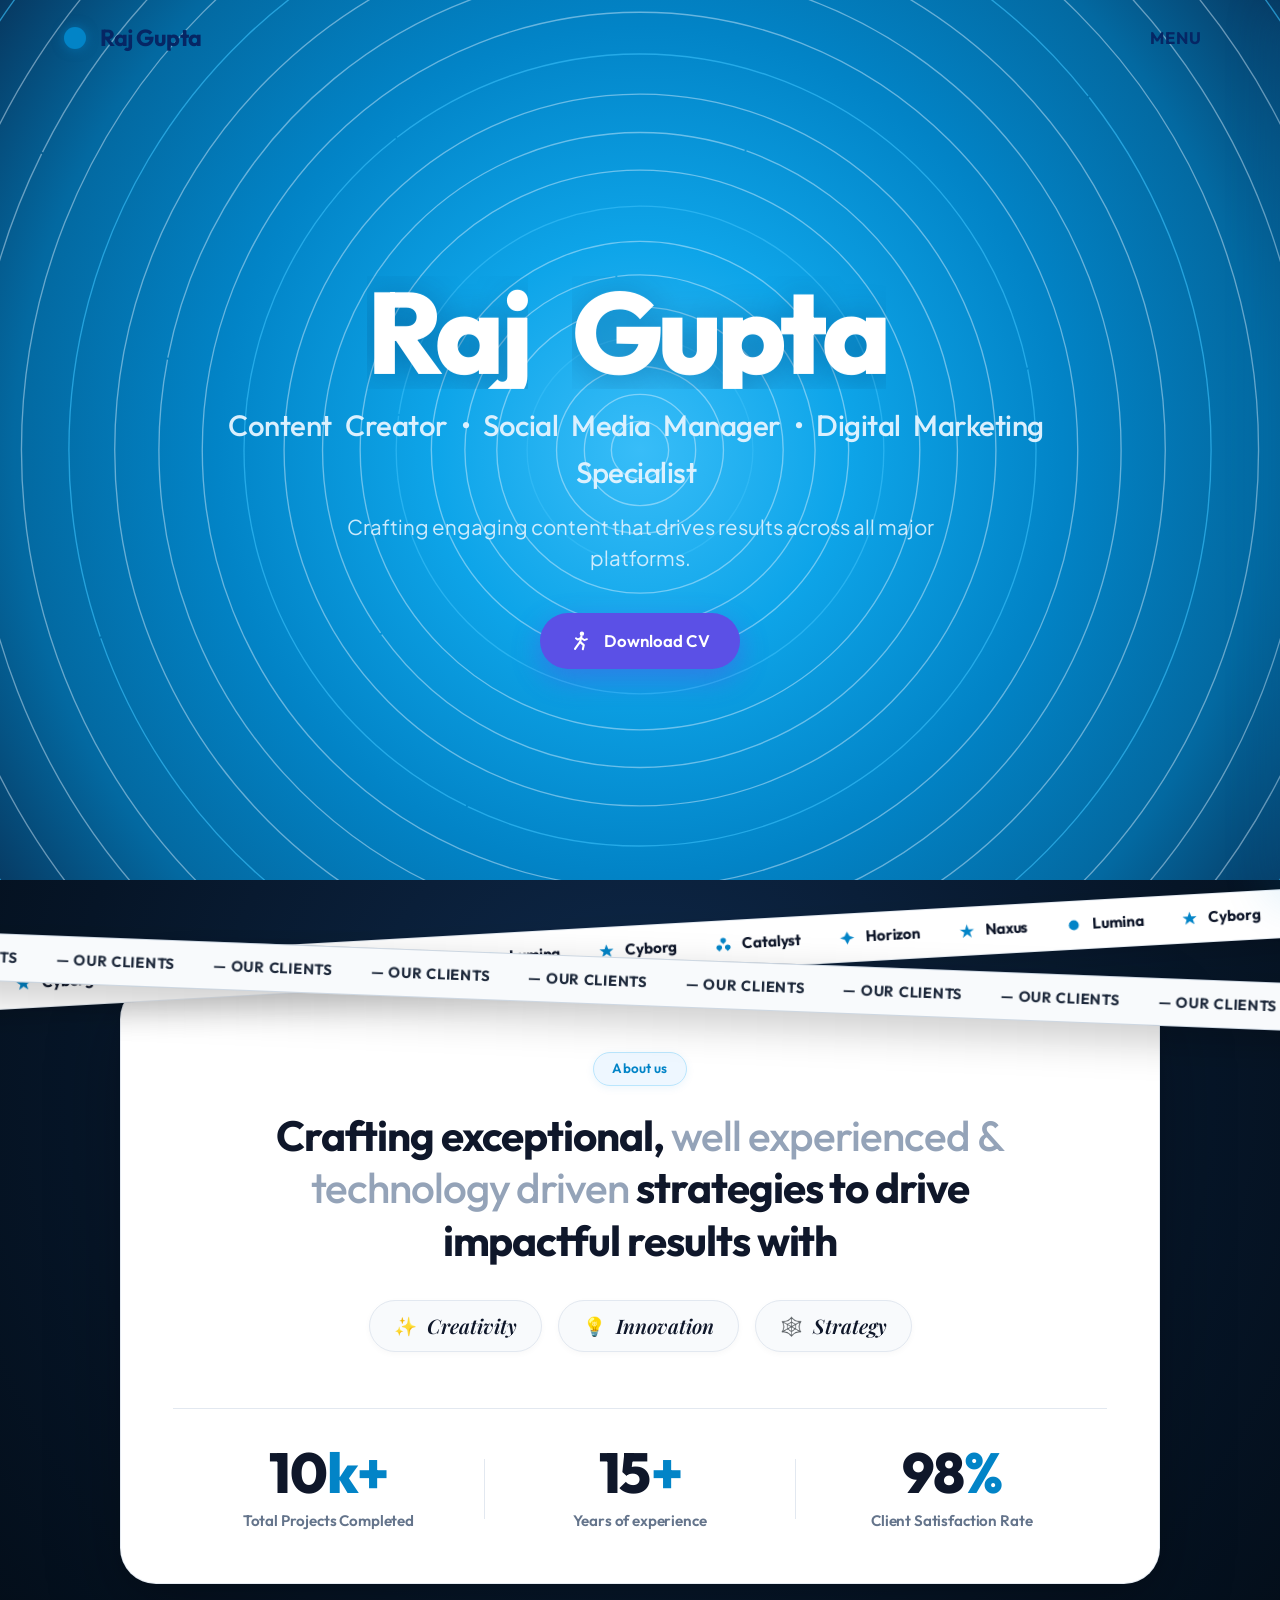
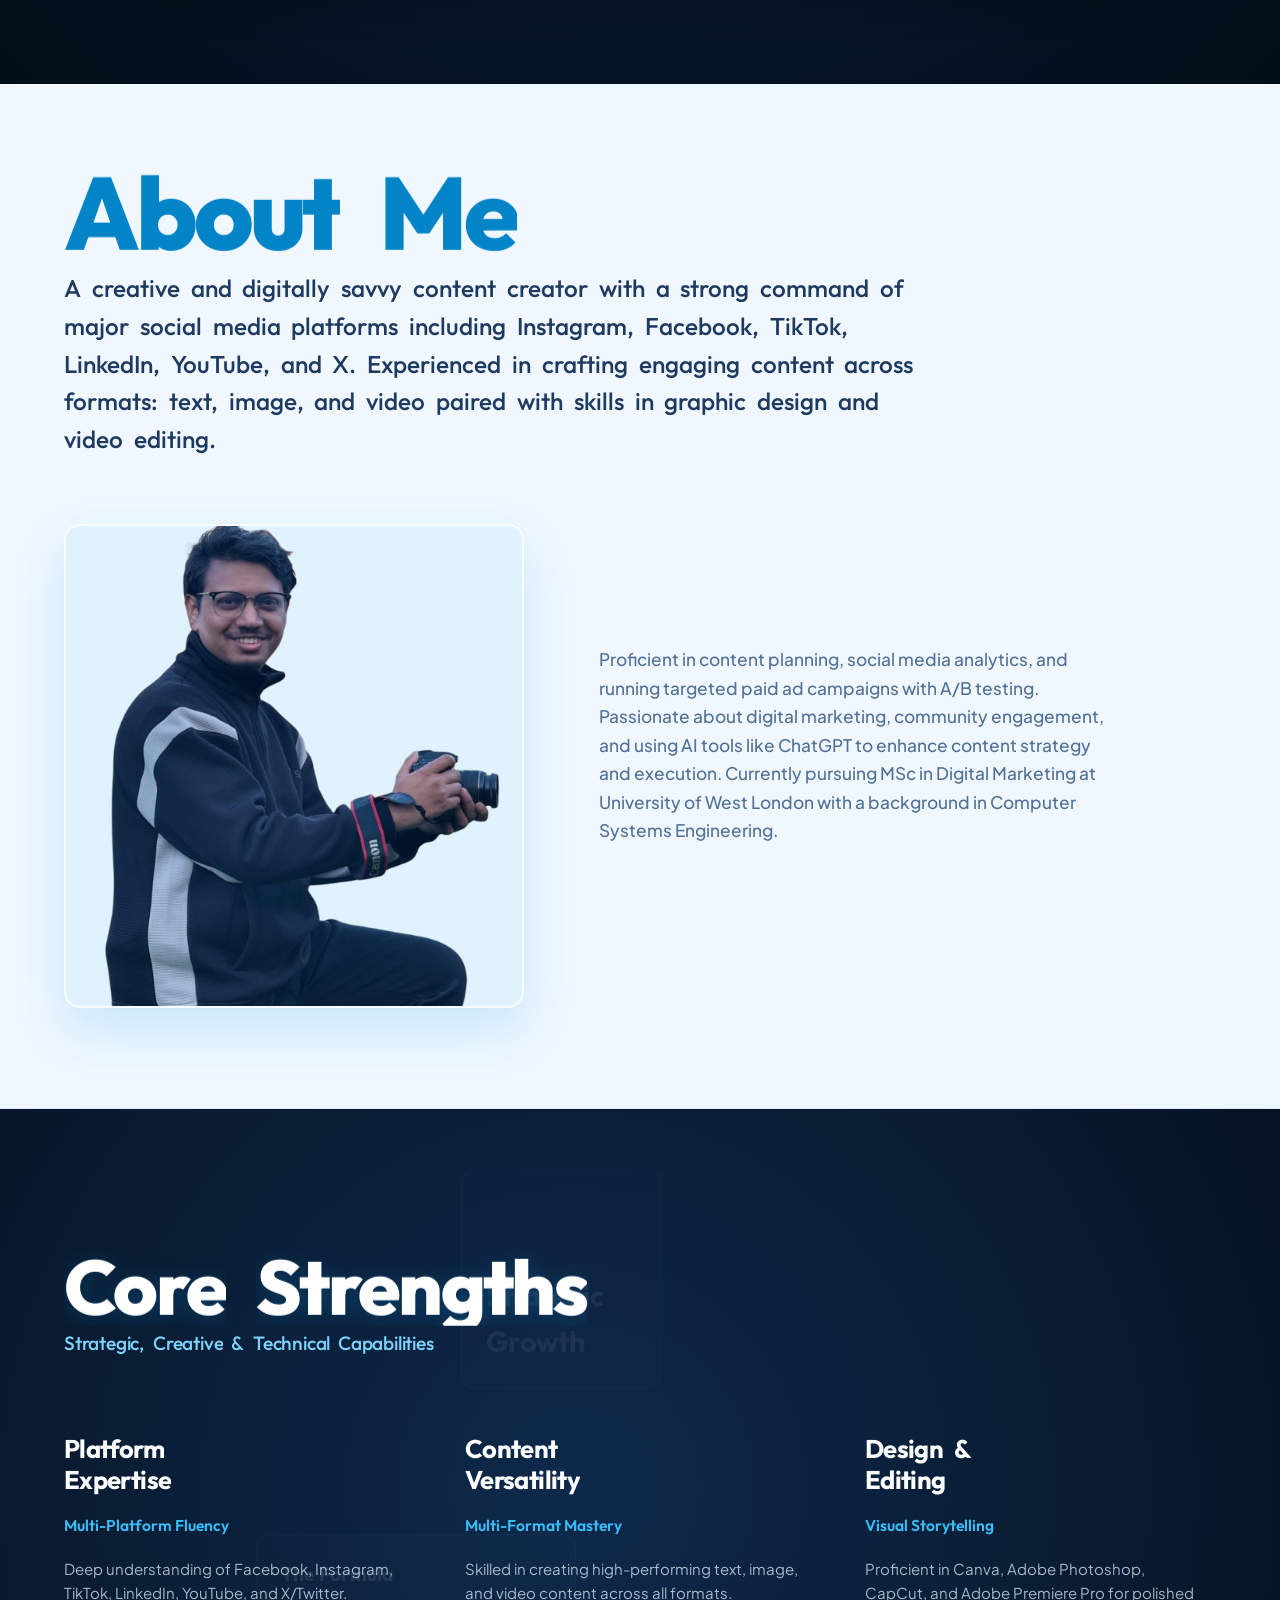
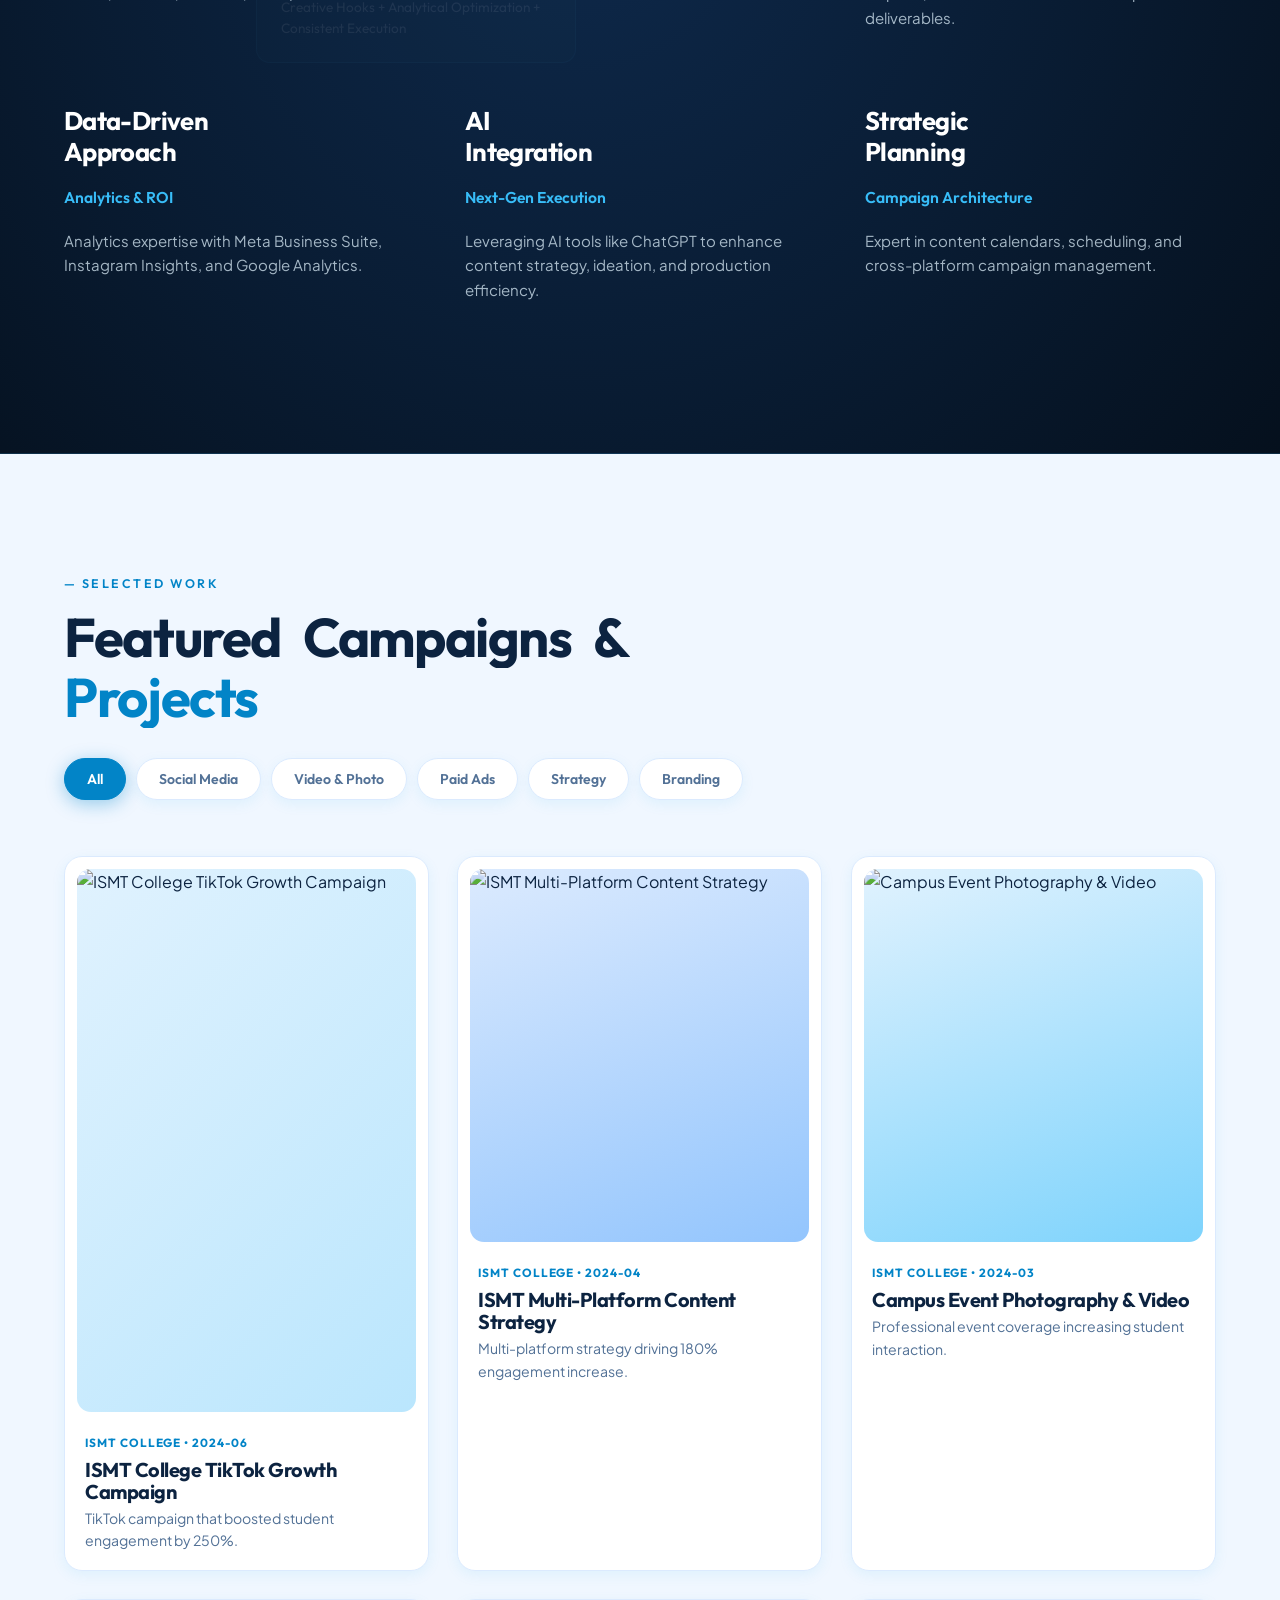
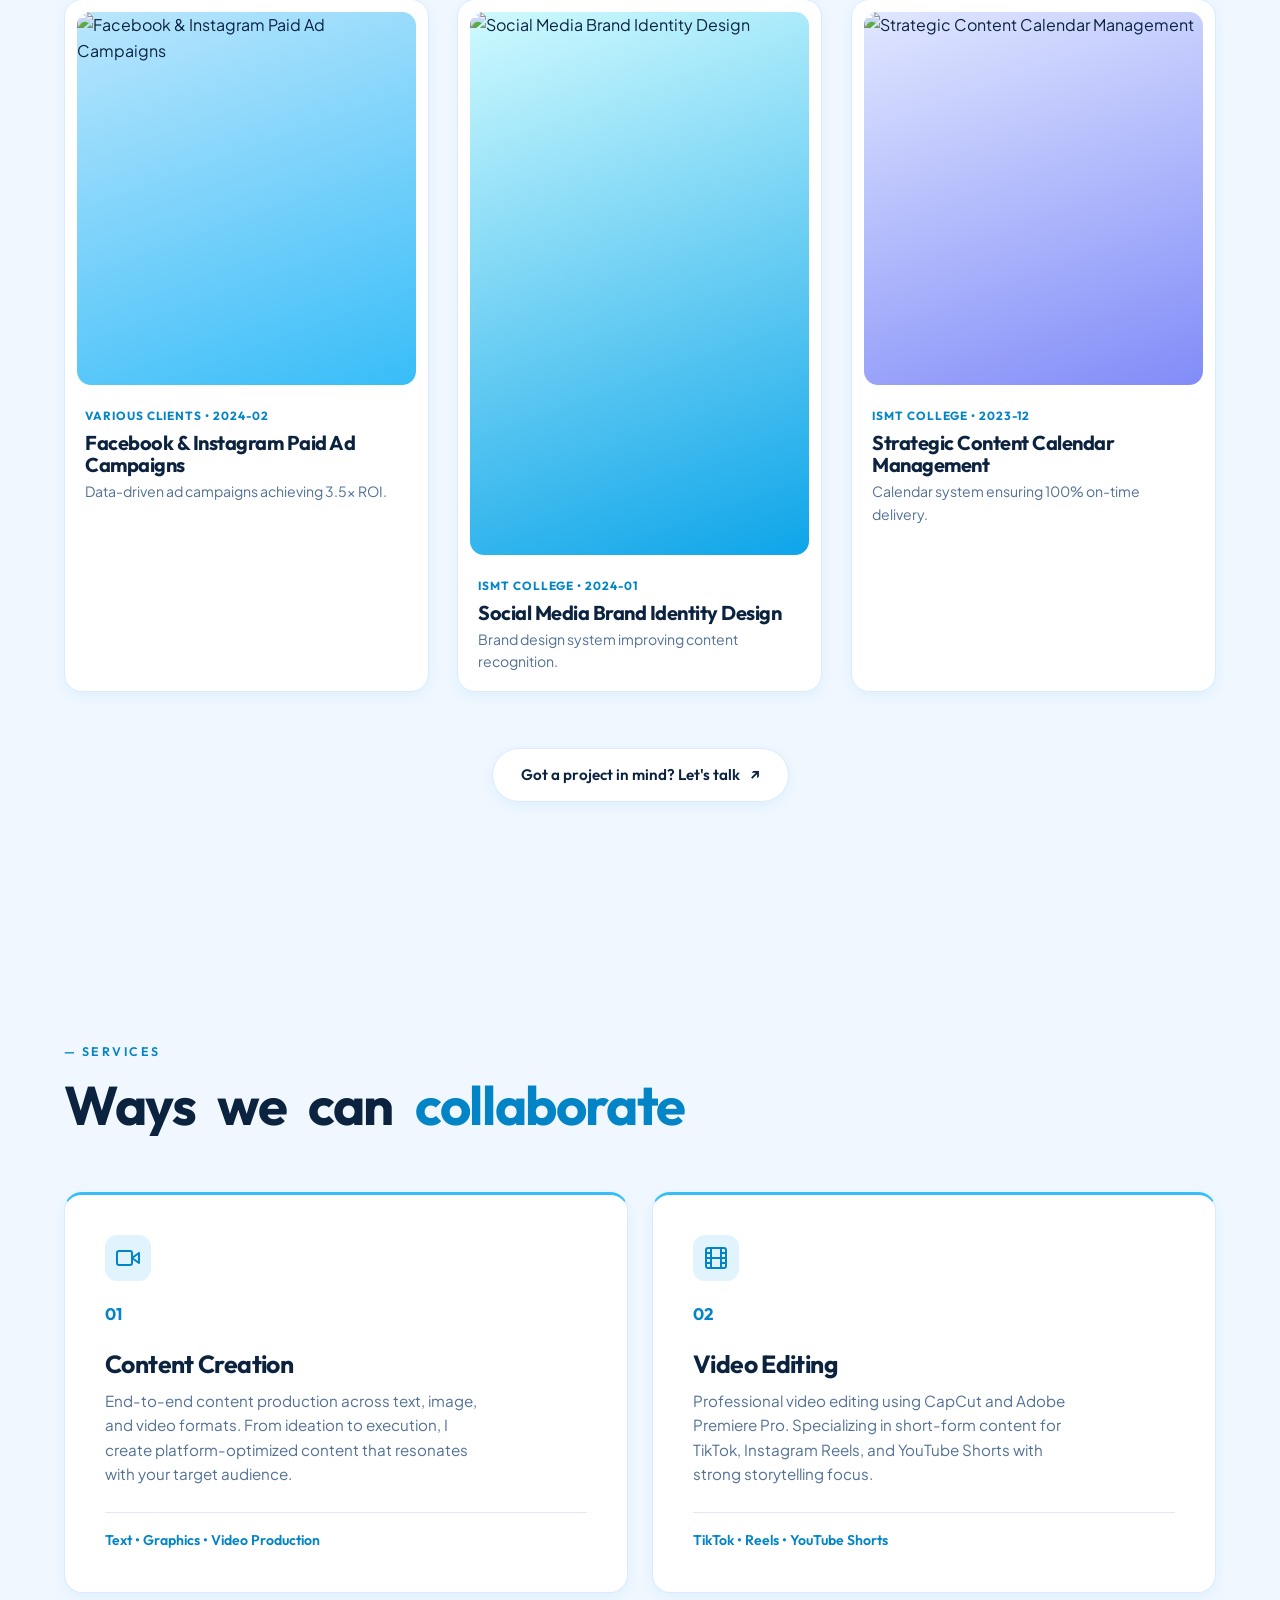
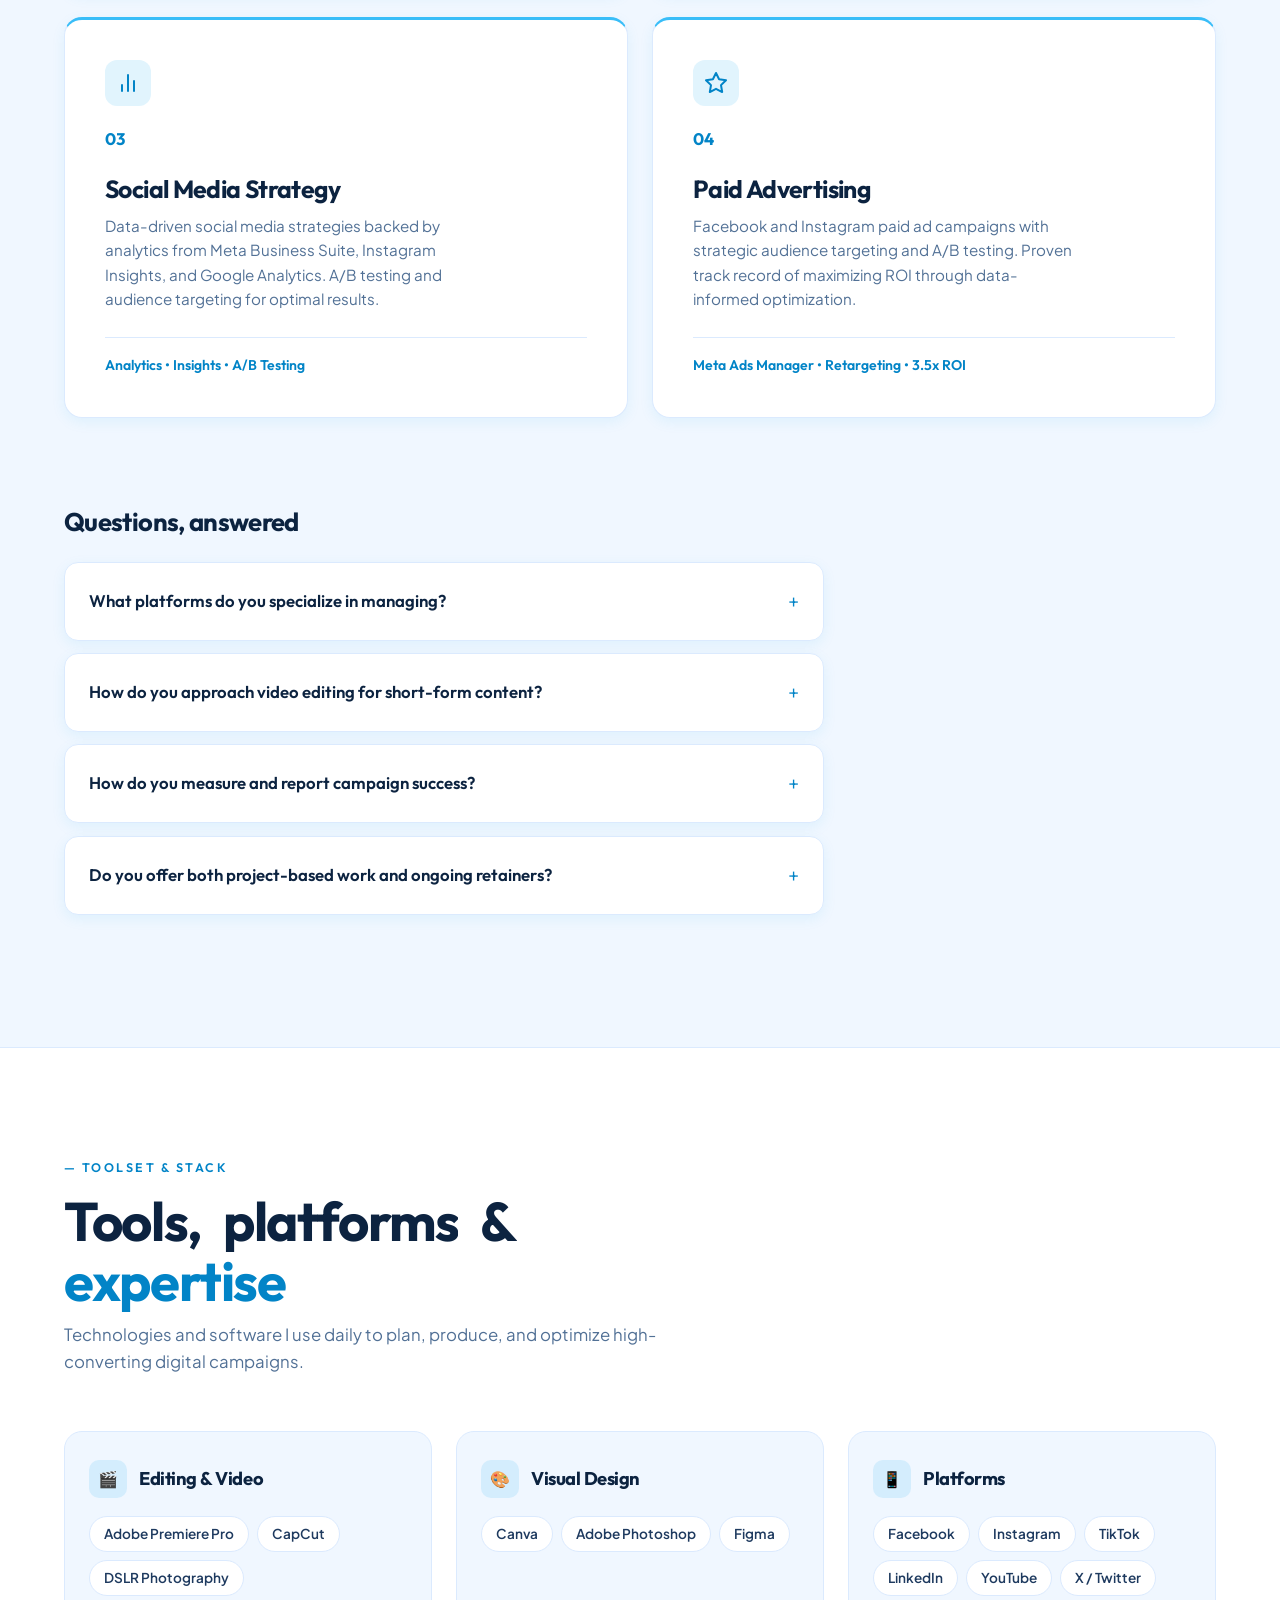
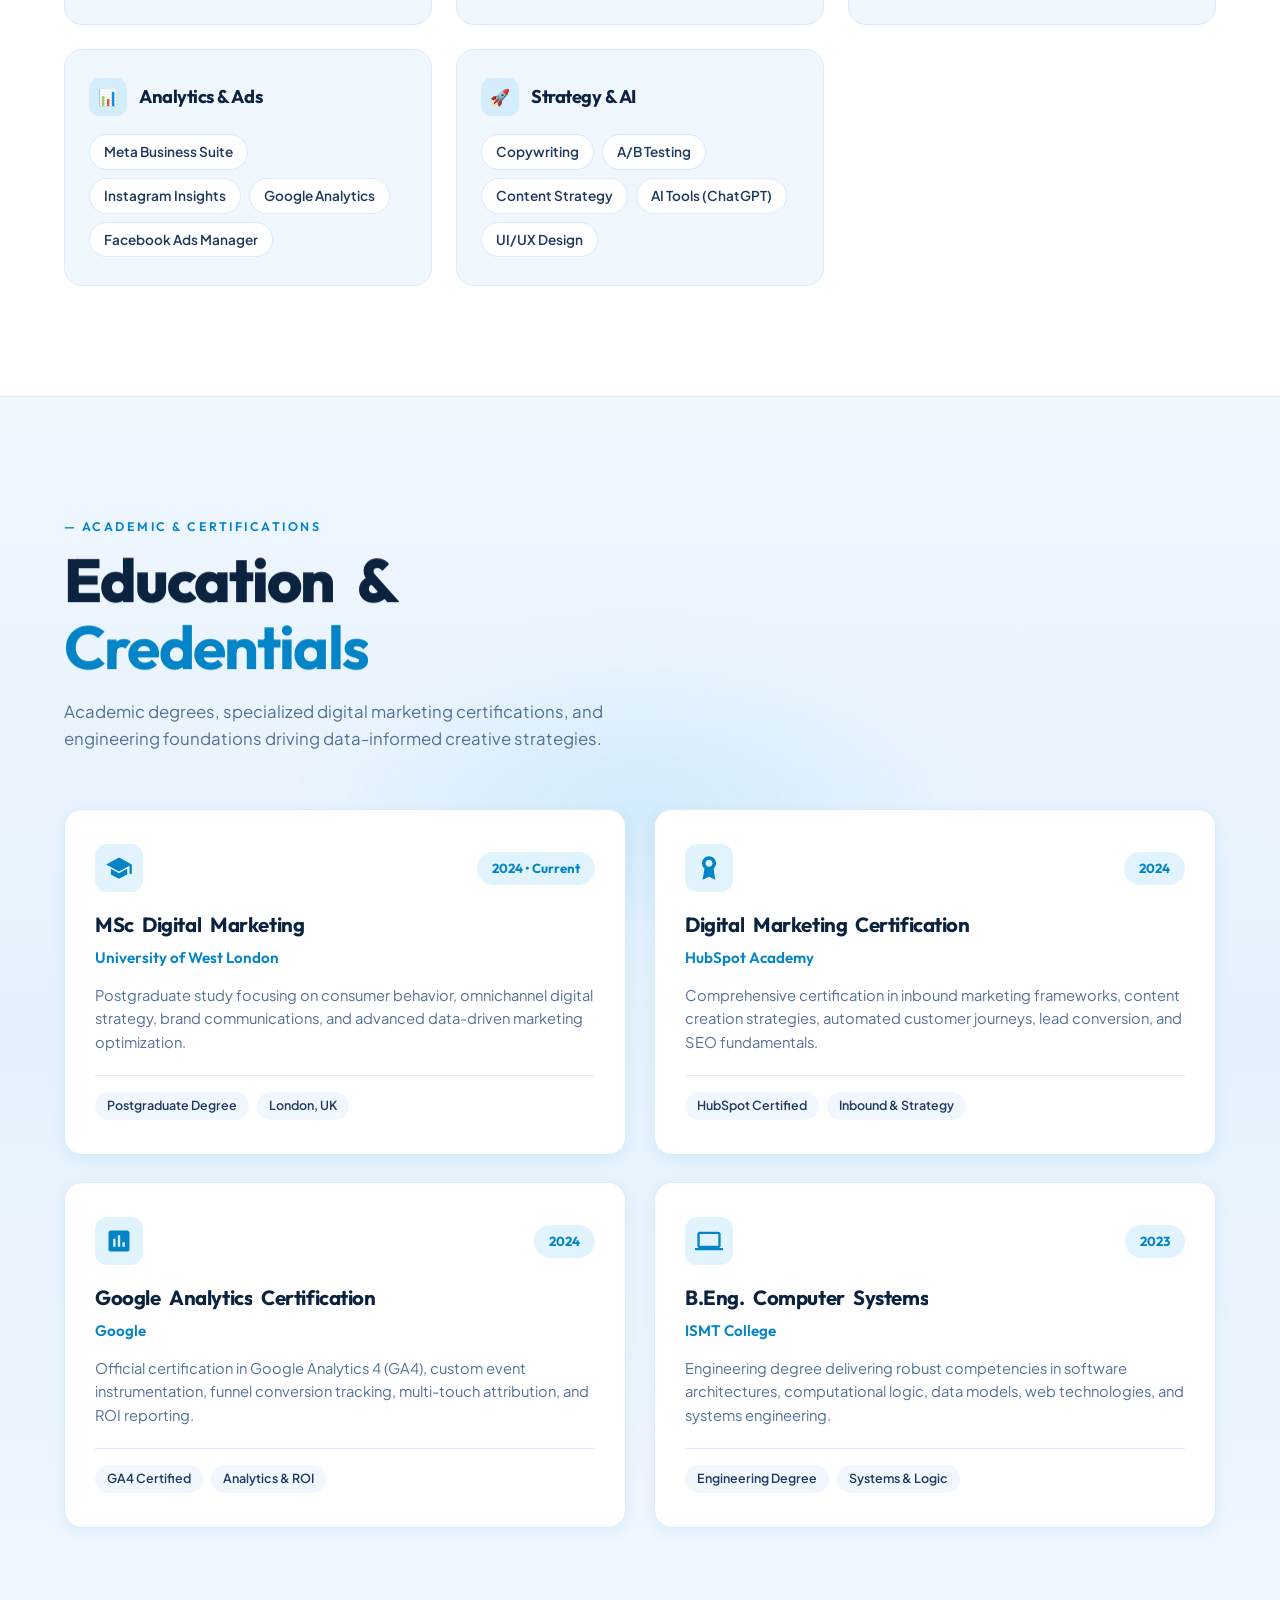
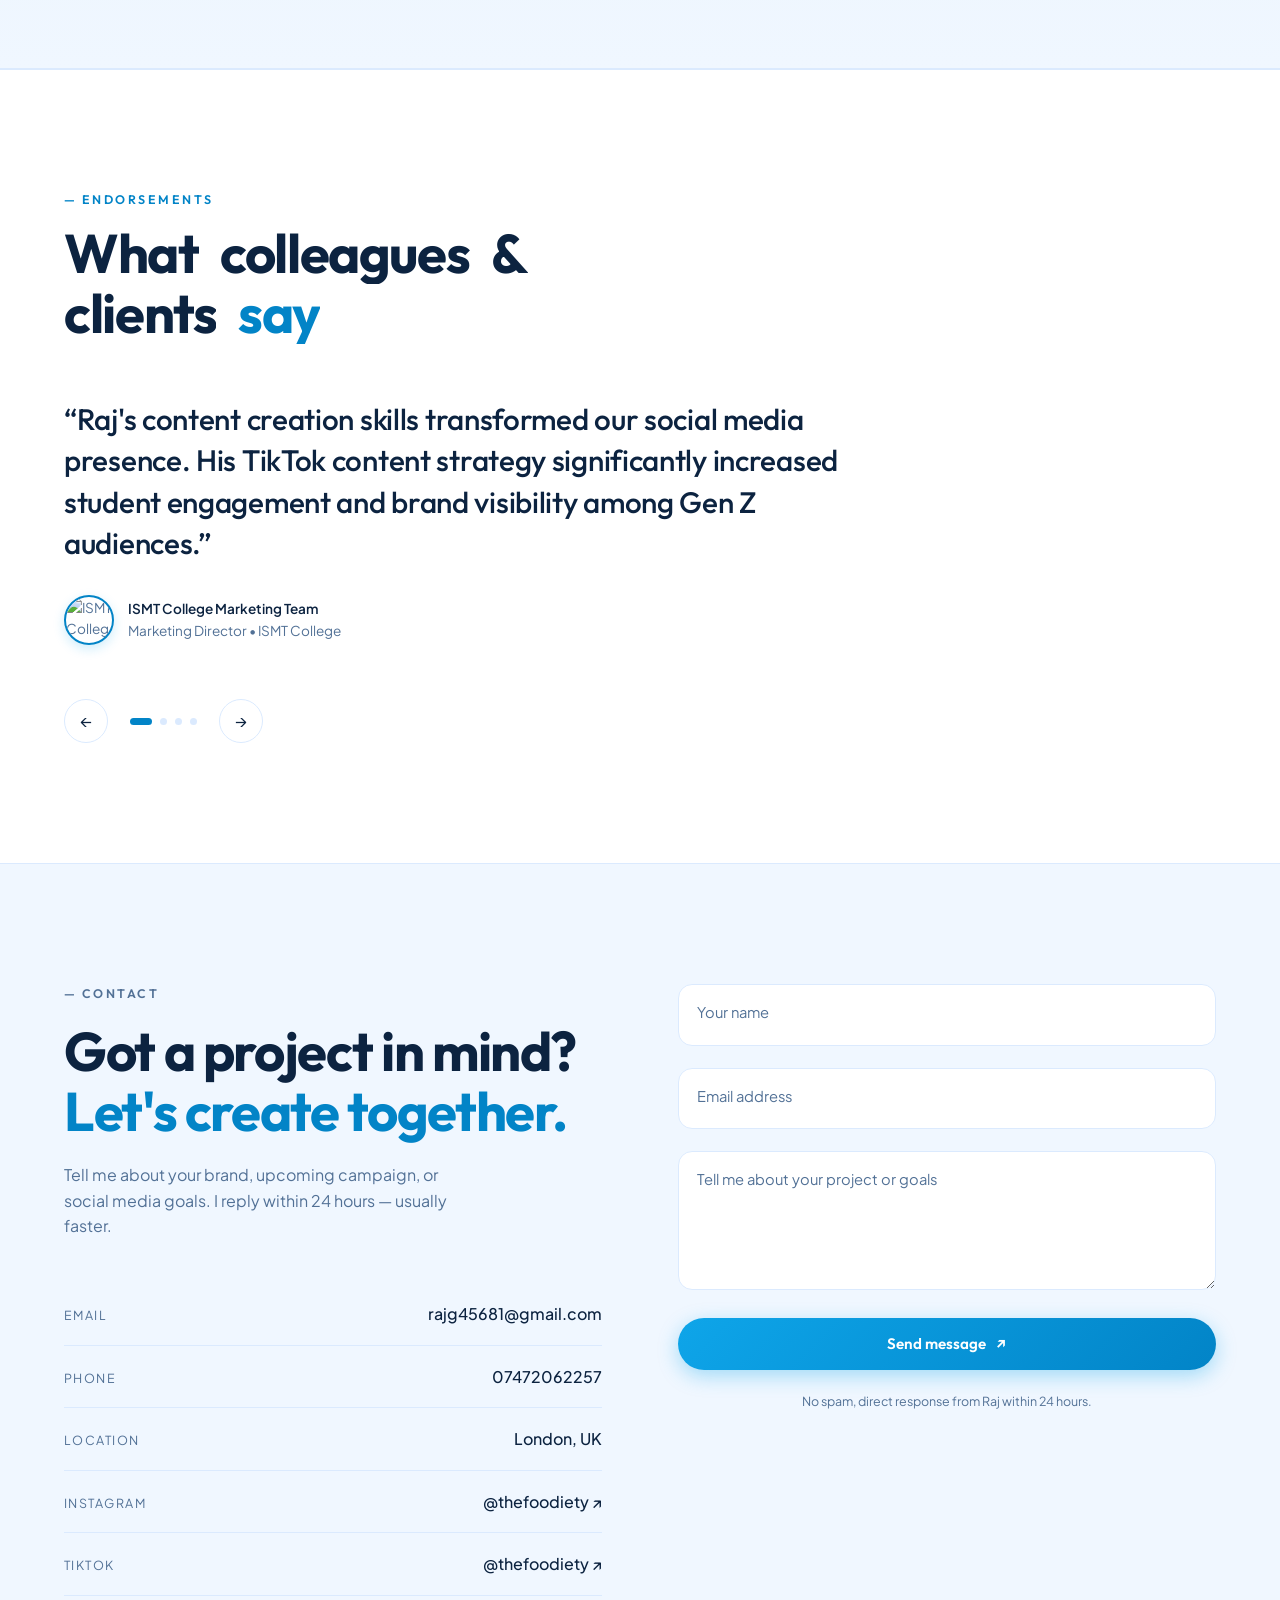
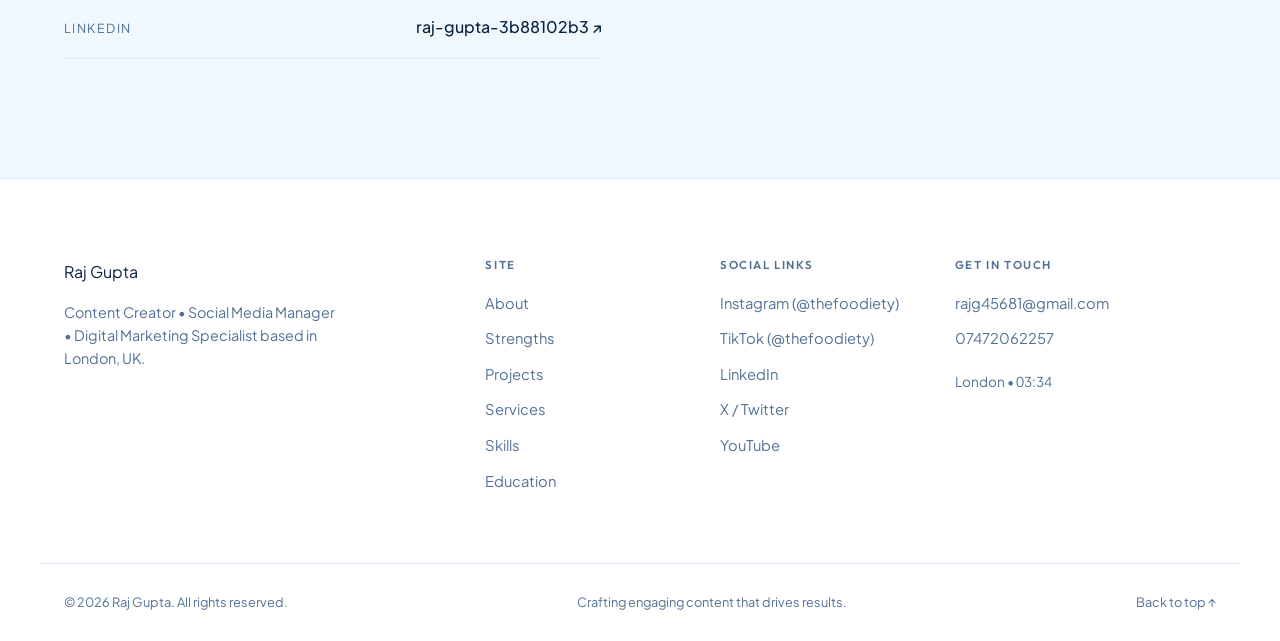
==== index.html @ 468e0f77 "first commit" ====
<!DOCTYPE html>
<html lang="en">
<head>
<meta charset="UTF-8">
<meta name="viewport" content="width=device-width, initial-scale=1.0">
<title>Raj Gupta — Content Creator | Social Media Manager | Digital Marketing Specialist</title>
<meta name="description" content="Crafting engaging content that drives results across all major platforms. Social media strategy, short-form video editing, and targeted paid ad campaigns by Raj Gupta.">
<link rel="preconnect" href="https://fonts.googleapis.com">
<link rel="preconnect" href="https://fonts.gstatic.com" crossorigin>
<link href="https://fonts.googleapis.com/css2?family=Outfit:wght@300;400;500;600;700;800;900&family=Plus+Jakarta+Sans:wght@300;400;500;600;700;800&family=Playfair+Display:ital,wght@1,500;1,600&family=Inter:wght@300;400;500;600&display=swap" rel="stylesheet">
<link rel="stylesheet" href="css/style.css">
</head>
<body>

<!-- Progress bar -->
<div class="progress-bar" aria-hidden="true"></div>

<!-- Header -->
<header class="site-header" id="top">
  <div class="wrap header-inner">
    <a class="logo-branded" href="#top">
      <span class="logo-dot"></span>
      <span class="logo-name">Raj Gupta</span>
    </a>
    
    <div class="header-right">
      <button class="menu-trigger" id="menuToggle" aria-label="Open navigation menu" aria-expanded="false" aria-controls="menuDrawer">
        <span>MENU</span>
      </button>
    </div>
  </div>
</header>

<!-- Fullscreen Navigation Drawer -->
<div class="menu-drawer-backdrop" id="drawerBackdrop"></div>
<aside class="menu-drawer" id="menuDrawer" aria-label="Main Navigation">
  <div class="drawer-header">
    <a class="drawer-logo" href="#top">
      <span class="logo-dot"></span>
      <span>Raj Gupta</span>
    </a>
    <button class="drawer-close" id="drawerClose" aria-label="Close menu">&times;</button>
  </div>
  <nav class="drawer-nav">
    <a href="#about" class="drawer-link"><span>01</span> About</a>
    <a href="#stats" class="drawer-link"><span>02</span> Highlights</a>
    <a href="#strengths" class="drawer-link"><span>03</span> Strengths</a>
    <a href="#work" class="drawer-link"><span>04</span> Work</a>
    <a href="#services" class="drawer-link"><span>05</span> Services</a>
    <a href="#skills" class="drawer-link"><span>06</span> Skills</a>
    <a href="#education" class="drawer-link"><span>07</span> Education</a>
    <a href="#words" class="drawer-link"><span>08</span> Testimonials</a>
    <a href="#contact" class="drawer-link"><span>09</span> Contact</a>
  </nav>
  <div class="drawer-footer">
    <div class="drawer-theme">
      <span>Appearance</span>
      <button class="icon-btn" id="themeToggle" aria-label="Toggle dark mode">
        <svg class="ico-sun" viewBox="0 0 24 24" width="18" height="18" fill="none" stroke="currentColor" stroke-width="1.6" stroke-linecap="round"><circle cx="12" cy="12" r="4"/><path d="M12 2v2m0 16v2M4.9 4.9l1.4 1.4m11.4 11.4 1.4 1.4M2 12h2m16 0h2M4.9 19.1l1.4-1.4m11.4-11.4 1.4-1.4"/></svg>
        <svg class="ico-moon" viewBox="0 0 24 24" width="18" height="18" fill="none" stroke="currentColor" stroke-width="1.6" stroke-linecap="round" stroke-linejoin="round"><path d="M21 12.8A9 9 0 1 1 11.2 3a7 7 0 0 0 9.8 9.8z"/></svg>
      </button>
    </div>
    <p class="drawer-tagline">Content Creator &bull; Social Media Manager &bull; Digital Marketer</p>
  </div>
</aside>

<main>

<!-- HERO -->
<section class="hero hero-branding">
  <!-- Concentric ripple radar rings -->
  <div class="hero-ripple-container" aria-hidden="true">
    <svg class="hero-ripple-svg" viewBox="0 0 1800 1100" preserveAspectRatio="xMidYMid slice">
      <defs>
        <radialGradient id="ringGlow" cx="50%" cy="50%" r="65%">
          <stop offset="0%" stop-color="#38bdf8" stop-opacity="0.8"/>
          <stop offset="60%" stop-color="#0284c7" stop-opacity="0.5"/>
          <stop offset="100%" stop-color="#0369a1" stop-opacity="0.2"/>
        </radialGradient>
      </defs>
      <!-- 24 Concentric Rings centered at cx=900, cy=550 -->
      <g class="ripple-group" cx="900" cy="550">
        <circle cx="900" cy="550" r="35" class="ring r-1" />
        <circle cx="900" cy="550" r="68" class="ring r-2" />
        <circle cx="900" cy="550" r="102" class="ring r-3" />
        <circle cx="900" cy="550" r="138" class="ring r-4" />
        <circle cx="900" cy="550" r="175" class="ring r-5" />
        <circle cx="900" cy="550" r="214" class="ring r-6" />
        <circle cx="900" cy="550" r="255" class="ring r-7" />
        <circle cx="900" cy="550" r="298" class="ring r-8" />
        <circle cx="900" cy="550" r="342" class="ring r-9" />
        <circle cx="900" cy="550" r="388" class="ring r-10" />
        <circle cx="900" cy="550" r="435" class="ring r-11" />
        <circle cx="900" cy="550" r="484" class="ring r-12" />
        <circle cx="900" cy="550" r="535" class="ring r-13" />
        <circle cx="900" cy="550" r="588" class="ring r-14" />
        <circle cx="900" cy="550" r="642" class="ring r-15" />
        <circle cx="900" cy="550" r="698" class="ring r-16" />
        <circle cx="900" cy="550" r="756" class="ring r-17" />
        <circle cx="900" cy="550" r="816" class="ring r-18" />
        <circle cx="900" cy="550" r="878" class="ring r-19" />
        <circle cx="900" cy="550" r="942" class="ring r-20" />
        <circle cx="900" cy="550" r="1008" class="ring r-21" />
        <circle cx="900" cy="550" r="1076" class="ring r-22" />
        <circle cx="900" cy="550" r="1146" class="ring r-23" />
        <circle cx="900" cy="550" r="1218" class="ring r-24" />
      </g>
    </svg>
  </div>

  <!-- Hero Foreground Content -->
  <div class="wrap hero-branding-content">
    <div class="hero-brand-headline-block">
      <h1 class="hero-brand-title">Raj Gupta</h1>
      <p class="hero-brand-subtitle">Content Creator &bull; Social Media Manager &bull; Digital Marketing Specialist</p>
      <p class="hero-brand-tagline">Crafting engaging content that drives results across all major platforms.</p>
    </div>

    <!-- Hero Action Buttons -->
    <div class="hero-cta-wrapper">
      <a href="Raj_Gupta_CV.pdf" download="Raj_Gupta_CV.pdf" class="btn-animated-cv" id="downloadCvBtn" aria-label="Download CV">
        <span class="btn-cv-runner-track">
          <span class="btn-cv-runner" aria-hidden="true">
            <svg class="runner-stickman" viewBox="0 0 24 24" fill="none">
              <!-- Head -->
              <circle class="stick-head" cx="13" cy="4" r="2.4" fill="currentColor"/>
              <!-- Torso -->
              <path class="stick-torso" d="M12.5 6.8L11 13" stroke="currentColor" stroke-width="2.3" stroke-linecap="round"/>
              <!-- Arms -->
              <path class="stick-arm stick-arm-back" d="M12 8.5L8.5 10.5L6.5 9" stroke="currentColor" stroke-width="2.1" stroke-linecap="round" stroke-linejoin="round"/>
              <path class="stick-arm stick-arm-front" d="M12 8.5L15.5 11L18.5 10" stroke="currentColor" stroke-width="2.1" stroke-linecap="round" stroke-linejoin="round"/>
              <!-- Legs -->
              <path class="stick-leg stick-leg-back" d="M11 13L8 17L5.5 20.5" stroke="currentColor" stroke-width="2.3" stroke-linecap="round" stroke-linejoin="round"/>
              <path class="stick-leg stick-leg-front" d="M11 13L15 16.5L14 21" stroke="currentColor" stroke-width="2.3" stroke-linecap="round" stroke-linejoin="round"/>
            </svg>
          </span>
        </span>
        <span class="btn-cv-label">Download CV</span>
      </a>

      
    </div>
  </div>

</section>

<!-- REFERENCE SHOWCASE: CROSSING RIBBONS & FEATURE CARD -->
<section class="section-reference-showcase" id="stats">
  <!-- Tilted Ribbon Marquees crossing over the card -->
  <div class="ribbons-stage" aria-hidden="true">
    <!-- Ribbon Tape 1: Client Brands / Logos -->
    <div class="ribbon-strip ribbon-clients">
      <div class="ribbon-track ribbon-track-left">
        <div class="ribbon-content">
          <span class="ribbon-item"><svg class="rib-ico" viewBox="0 0 24 24"><circle cx="12" cy="12" r="7" fill="currentColor"/></svg> Lumina</span>
          <span class="ribbon-item"><svg class="rib-ico" viewBox="0 0 24 24"><path d="M12 2l2.6 6.8H22l-5.6 4.3 2.1 6.9-6.5-4.5-6.5 4.5 2.1-6.9L2 8.8h7.4z" fill="currentColor"/></svg> Cyborg</span>
          <span class="ribbon-item"><svg class="rib-ico" viewBox="0 0 24 24"><path d="M12 2a4 4 0 0 0-4 4c0 2 2 3 4 5 2-2 4-3 4-5a4 4 0 0 0-4-4zm-6 10a4 4 0 0 0-4 4c0 2 2 3 4 5 2-2 4-3 4-5a4 4 0 0 0-4-4zm12 0a4 4 0 0 0-4 4c0 2 2 3 4 5 2-2 4-3 4-5a4 4 0 0 0-4-4z" fill="currentColor"/></svg> Catalyst</span>
          <span class="ribbon-item"><svg class="rib-ico" viewBox="0 0 24 24"><path d="M12 3l3.5 6.5L22 12l-6.5 2.5L12 21l-3.5-6.5L2 12l6.5-2.5z" fill="currentColor"/></svg> Horizon</span>
          <span class="ribbon-item"><svg class="rib-ico" viewBox="0 0 24 24"><path d="M12 2l2.4 7.4H22l-6 4.4 2.3 7.2-6.3-4.6-6.3 4.6 2.3-7.2-6-4.4h7.6z" fill="currentColor"/></svg> Naxus</span>
          <span class="ribbon-item"><svg class="rib-ico" viewBox="0 0 24 24"><circle cx="12" cy="12" r="7" fill="currentColor"/></svg> Lumina</span>
          <span class="ribbon-item"><svg class="rib-ico" viewBox="0 0 24 24"><path d="M12 2l2.6 6.8H22l-5.6 4.3 2.1 6.9-6.5-4.5-6.5 4.5 2.1-6.9L2 8.8h7.4z" fill="currentColor"/></svg> Cyborg</span>
          <span class="ribbon-item"><svg class="rib-ico" viewBox="0 0 24 24"><path d="M12 2a4 4 0 0 0-4 4c0 2 2 3 4 5 2-2 4-3 4-5a4 4 0 0 0-4-4zm-6 10a4 4 0 0 0-4 4c0 2 2 3 4 5 2-2 4-3 4-5a4 4 0 0 0-4-4zm12 0a4 4 0 0 0-4 4c0 2 2 3 4 5 2-2 4-3 4-5a4 4 0 0 0-4-4z" fill="currentColor"/></svg> Catalyst</span>
          <span class="ribbon-item"><svg class="rib-ico" viewBox="0 0 24 24"><path d="M12 3l3.5 6.5L22 12l-6.5 2.5L12 21l-3.5-6.5L2 12l6.5-2.5z" fill="currentColor"/></svg> Horizon</span>
          <span class="ribbon-item"><svg class="rib-ico" viewBox="0 0 24 24"><path d="M12 2l2.4 7.4H22l-6 4.4 2.3 7.2-6.3-4.6-6.3 4.6 2.3-7.2-6-4.4h7.6z" fill="currentColor"/></svg> Naxus</span>
        </div>
        <div class="ribbon-content" aria-hidden="true">
          <span class="ribbon-item"><svg class="rib-ico" viewBox="0 0 24 24"><circle cx="12" cy="12" r="7" fill="currentColor"/></svg> Lumina</span>
          <span class="ribbon-item"><svg class="rib-ico" viewBox="0 0 24 24"><path d="M12 2l2.6 6.8H22l-5.6 4.3 2.1 6.9-6.5-4.5-6.5 4.5 2.1-6.9L2 8.8h7.4z" fill="currentColor"/></svg> Cyborg</span>
          <span class="ribbon-item"><svg class="rib-ico" viewBox="0 0 24 24"><path d="M12 2a4 4 0 0 0-4 4c0 2 2 3 4 5 2-2 4-3 4-5a4 4 0 0 0-4-4zm-6 10a4 4 0 0 0-4 4c0 2 2 3 4 5 2-2 4-3 4-5a4 4 0 0 0-4-4zm12 0a4 4 0 0 0-4 4c0 2 2 3 4 5 2-2 4-3 4-5a4 4 0 0 0-4-4z" fill="currentColor"/></svg> Catalyst</span>
          <span class="ribbon-item"><svg class="rib-ico" viewBox="0 0 24 24"><path d="M12 3l3.5 6.5L22 12l-6.5 2.5L12 21l-3.5-6.5L2 12l6.5-2.5z" fill="currentColor"/></svg> Horizon</span>
          <span class="ribbon-item"><svg class="rib-ico" viewBox="0 0 24 24"><path d="M12 2l2.4 7.4H22l-6 4.4 2.3 7.2-6.3-4.6-6.3 4.6 2.3-7.2-6-4.4h7.6z" fill="currentColor"/></svg> Naxus</span>
          <span class="ribbon-item"><svg class="rib-ico" viewBox="0 0 24 24"><circle cx="12" cy="12" r="7" fill="currentColor"/></svg> Lumina</span>
          <span class="ribbon-item"><svg class="rib-ico" viewBox="0 0 24 24"><path d="M12 2l2.6 6.8H22l-5.6 4.3 2.1 6.9-6.5-4.5-6.5 4.5 2.1-6.9L2 8.8h7.4z" fill="currentColor"/></svg> Cyborg</span>
          <span class="ribbon-item"><svg class="rib-ico" viewBox="0 0 24 24"><path d="M12 2a4 4 0 0 0-4 4c0 2 2 3 4 5 2-2 4-3 4-5a4 4 0 0 0-4-4zm-6 10a4 4 0 0 0-4 4c0 2 2 3 4 5 2-2 4-3 4-5a4 4 0 0 0-4-4zm12 0a4 4 0 0 0-4 4c0 2 2 3 4 5 2-2 4-3 4-5a4 4 0 0 0-4-4z" fill="currentColor"/></svg> Catalyst</span>
          <span class="ribbon-item"><svg class="rib-ico" viewBox="0 0 24 24"><path d="M12 3l3.5 6.5L22 12l-6.5 2.5L12 21l-3.5-6.5L2 12l6.5-2.5z" fill="currentColor"/></svg> Horizon</span>
          <span class="ribbon-item"><svg class="rib-ico" viewBox="0 0 24 24"><path d="M12 2l2.4 7.4H22l-6 4.4 2.3 7.2-6.3-4.6-6.3 4.6 2.3-7.2-6-4.4h7.6z" fill="currentColor"/></svg> Naxus</span>
        </div>
      </div>
    </div>

    <!-- Ribbon Tape 2: Our Clients Label Tape -->
    <div class="ribbon-strip ribbon-label">
      <div class="ribbon-track ribbon-track-right">
        <div class="ribbon-content">
          <span class="ribbon-text">&mdash; Our Clients</span>
          <span class="ribbon-text">&mdash; Our Clients</span>
          <span class="ribbon-text">&mdash; Our Clients</span>
          <span class="ribbon-text">&mdash; Our Clients</span>
          <span class="ribbon-text">&mdash; Our Clients</span>
          <span class="ribbon-text">&mdash; Our Clients</span>
          <span class="ribbon-text">&mdash; Our Clients</span>
          <span class="ribbon-text">&mdash; Our Clients</span>
        </div>
        <div class="ribbon-content" aria-hidden="true">
          <span class="ribbon-text">&mdash; Our Clients</span>
          <span class="ribbon-text">&mdash; Our Clients</span>
          <span class="ribbon-text">&mdash; Our Clients</span>
          <span class="ribbon-text">&mdash; Our Clients</span>
          <span class="ribbon-text">&mdash; Our Clients</span>
          <span class="ribbon-text">&mdash; Our Clients</span>
          <span class="ribbon-text">&mdash; Our Clients</span>
          <span class="ribbon-text">&mdash; Our Clients</span>
        </div>
      </div>
    </div>
  </div>

  <!-- The Featured Centerpiece Card Container -->
  <div class="wrap">
    <div class="ref-feature-card reveal">
      <!-- About Us Pill -->
      <div class="ref-badge-wrap">
        <span class="ref-about-pill">About us</span>
      </div>

      <!-- Main Headline -->
      <h2 class="ref-headline">
        Crafting exceptional, <span class="ref-headline-muted">well experienced &amp;<br>technology driven</span> strategies to drive<br>impactful results with
      </h2>

      <!-- The Three Pillars -->
      <div class="ref-pillars-row">
        <span class="ref-pillar-pill">
          <span class="pillar-emoji">✨</span>
          <em class="pillar-name">Creativity</em>
        </span>
        <span class="ref-pillar-pill">
          <span class="pillar-emoji">💡</span>
          <em class="pillar-name">Innovation</em>
        </span>
        <span class="ref-pillar-pill">
          <span class="pillar-emoji">🕸️</span>
          <em class="pillar-name">Strategy</em>
        </span>
      </div>

      <!-- The Horizontal Stats Row with Dividers -->
      <div class="ref-stats-grid">
        <div class="ref-stat-col">
          <div class="ref-stat-val">
            <span class="stat-count" data-count="10" data-suffix="">10</span><span class="stat-suffix">k+</span>
          </div>
          <div class="ref-stat-desc">Total Projects Completed</div>
        </div>

        <div class="ref-stat-divider"></div>

        <div class="ref-stat-col">
          <div class="ref-stat-val">
            <span class="stat-count" data-count="15" data-suffix="">15</span><span class="stat-suffix">+</span>
          </div>
          <div class="ref-stat-desc">Years of experience</div>
        </div>

        <div class="ref-stat-divider"></div>

        <div class="ref-stat-col">
          <div class="ref-stat-val">
            <span class="stat-count" data-count="98" data-suffix="">98</span><span class="stat-suffix">%</span>
          </div>
          <div class="ref-stat-desc">Client Satisfaction Rate</div>
        </div>
      </div>
    </div>
  </div>
</section>

<!-- ABOUT -->
<section class="section-about-oydubij" id="about">
  <div class="wrap about-content-wrap">
    <!-- Top Part -->
    <div class="about-header-block reveal">
      <h2 class="about-main-title">About Me</h2>
      <p class="about-lead-text">
        A creative and digitally savvy content creator with a strong command of major social media platforms including Instagram, Facebook, TikTok, LinkedIn, YouTube, and X. Experienced in crafting engaging content across formats: text, image, and video paired with skills in graphic design and video editing.
      </p>
    </div>

    <!-- Bottom Two-Column Block -->
    <div class="about-body-grid">
      <div class="about-photo-col reveal">
        <div class="about-image-card">
          <img src="images/raj_gupta.png" alt="Raj Gupta - Content Creator &amp; Social Media Specialist" class="about-img" />
        </div>
      </div>

      <div class="about-info-col reveal">
        <p class="about-secondary-text">
          Proficient in content planning, social media analytics, and running targeted paid ad campaigns with A/B testing. Passionate about digital marketing, community engagement, and using AI tools like ChatGPT to enhance content strategy and execution. Currently pursuing MSc in Digital Marketing at University of West London with a background in Computer Systems Engineering.
        </p>

        <div class="about-cta-holder">
         
        </div>
      </div>
    </div>
  </div>
</section>

<!-- STRENGTHS -->
<section class="section-experience" id="strengths">
  <div class="experience-bg-overlay" aria-hidden="true">
    <div class="exp-ghost-card exp-ghost-top">
      <span class="exp-ghost-brand">Strategic Growth</span>
    </div>
    <div class="exp-ghost-card exp-ghost-middle">
      <span class="exp-ghost-heading">The Formula</span>
      <p class="exp-ghost-instruction">Creative Hooks + Analytical Optimization + Consistent Execution</p>
    </div>
  </div>

  <div class="wrap experience-wrap">
    <div class="experience-header reveal">
      <h2 class="experience-title">Core Strengths</h2>
      <p class="experience-subtitle">Strategic, Creative &amp; Technical Capabilities</p>
    </div>

    <div class="experience-grid">
      <!-- Item 1 -->
      <article class="exp-card reveal">
        <h3 class="exp-role">Platform<br>Expertise</h3>
        <p class="exp-spec">Multi-Platform Fluency</p>
        <p class="exp-desc">
          Deep understanding of Facebook, Instagram, TikTok, LinkedIn, YouTube, and X/Twitter.
        </p>
      </article>

      <!-- Item 2 -->
      <article class="exp-card reveal">
        <h3 class="exp-role">Content<br>Versatility</h3>
        <p class="exp-spec">Multi-Format Mastery</p>
        <p class="exp-desc">
          Skilled in creating high-performing text, image, and video content across all formats.
        </p>
      </article>

      <!-- Item 3 -->
      <article class="exp-card reveal">
        <h3 class="exp-role">Design &amp;<br>Editing</h3>
        <p class="exp-spec">Visual Storytelling</p>
        <p class="exp-desc">
          Proficient in Canva, Adobe Photoshop, CapCut, and Adobe Premiere Pro for polished deliverables.
        </p>
      </article>

      <!-- Item 4 -->
      <article class="exp-card reveal">
        <h3 class="exp-role">Data-Driven<br>Approach</h3>
        <p class="exp-spec">Analytics &amp; ROI</p>
        <p class="exp-desc">
          Analytics expertise with Meta Business Suite, Instagram Insights, and Google Analytics.
        </p>
      </article>

      <!-- Item 5 -->
      <article class="exp-card reveal">
        <h3 class="exp-role">AI<br>Integration</h3>
        <p class="exp-spec">Next-Gen Execution</p>
        <p class="exp-desc">
          Leveraging AI tools like ChatGPT to enhance content strategy, ideation, and production efficiency.
        </p>
      </article>

      <!-- Item 6 -->
      <article class="exp-card reveal">
        <h3 class="exp-role">Strategic<br>Planning</h3>
        <p class="exp-spec">Campaign Architecture</p>
        <p class="exp-desc">
          Expert in content calendars, scheduling, and cross-platform campaign management.
        </p>
      </article>
    </div>
  </div>
</section>

<!-- WORK -->
<section class="section" id="work">
  <div class="wrap">
    <div class="section-head reveal">
      <p class="eyebrow">— Selected Work</p>
      <h2>Featured Campaigns &amp; <em>Projects</em></h2>
      <div class="filters" aria-label="Filter projects">
        <button class="filter is-active" data-filter="all">All</button>
        <button class="filter" data-filter="social-media">Social Media</button>
        <button class="filter" data-filter="video">Video &amp; Photo</button>
        <button class="filter" data-filter="paid-advertising">Paid Ads</button>
        <button class="filter" data-filter="content-strategy">Strategy</button>
        <button class="filter" data-filter="branding">Branding</button>
      </div>
    </div>

    <div class="work-grid" id="workGrid">
      <!-- Project 1 -->
      <article class="work-card tall reveal" data-cat="social-media video content-strategy" data-project-id="ismt-tiktok-campaign" tabindex="0">
        <div class="work-media">
          <img src="https://images.pexels.com/photos/5082579/pexels-photo-5082579.jpeg?auto=compress&cs=tinysrgb&w=800" alt="ISMT College TikTok Growth Campaign" loading="lazy">
          <span class="work-tag">TikTok &bull; 2024</span>
        </div>
        <div class="work-info">
          <span class="work-client-tag">ISMT College &bull; 2024-06</span>
          <h3>ISMT College TikTok Growth Campaign</h3>
          <p>TikTok campaign that boosted student engagement by 250%.</p>
        </div>
      </article>

      <!-- Project 2 -->
      <article class="work-card reveal" data-cat="social-media content-strategy analytics" data-project-id="ismt-social-media-strategy" tabindex="0">
        <div class="work-media m1">
          <img src="https://images.pexels.com/photos/267350/pexels-photo-267350.jpeg?auto=compress&cs=tinysrgb&w=800" alt="ISMT Multi-Platform Content Strategy" loading="lazy">
          <span class="work-tag">Strategy &bull; 2024</span>
        </div>
        <div class="work-info">
          <span class="work-client-tag">ISMT College &bull; 2024-04</span>
          <h3>ISMT Multi-Platform Content Strategy</h3>
          <p>Multi-platform strategy driving 180% engagement increase.</p>
        </div>
      </article>

      <!-- Project 3 -->
      <article class="work-card reveal" data-cat="video photography event" data-project-id="campus-event-coverage" tabindex="0">
        <div class="work-media m2">
          <img src="https://images.pexels.com/photos/1105666/pexels-photo-1105666.jpeg?auto=compress&cs=tinysrgb&w=800" alt="Campus Event Photography &amp; Video" loading="lazy">
          <span class="work-tag">Production &bull; 2024</span>
        </div>
        <div class="work-info">
          <span class="work-client-tag">ISMT College &bull; 2024-03</span>
          <h3>Campus Event Photography &amp; Video</h3>
          <p>Professional event coverage increasing student interaction.</p>
        </div>
      </article>

      <!-- Project 4 -->
      <article class="work-card reveal" data-cat="paid-advertising social-media" data-project-id="paid-ad-campaigns" tabindex="0">
        <div class="work-media m3">
          <img src="https://images.pexels.com/photos/218717/pexels-photo-218717.jpeg?auto=compress&cs=tinysrgb&w=800" alt="Facebook &amp; Instagram Paid Ad Campaigns" loading="lazy">
          <span class="work-tag">Paid Ads &bull; 2024</span>
        </div>
        <div class="work-info">
          <span class="work-client-tag">Various Clients &bull; 2024-02</span>
          <h3>Facebook &amp; Instagram Paid Ad Campaigns</h3>
          <p>Data-driven ad campaigns achieving 3.5x ROI.</p>
        </div>
      </article>

      <!-- Project 5 -->
      <article class="work-card tall reveal" data-cat="branding design" data-project-id="brand-identity-design" tabindex="0">
        <div class="work-media m4">
          <img src="https://images.pexels.com/photos/196644/pexels-photo-196644.jpeg?auto=compress&cs=tinysrgb&w=800" alt="Social Media Brand Identity Design" loading="lazy">
          <span class="work-tag">Branding &bull; 2024</span>
        </div>
        <div class="work-info">
          <span class="work-client-tag">ISMT College &bull; 2024-01</span>
          <h3>Social Media Brand Identity Design</h3>
          <p>Brand design system improving content recognition.</p>
        </div>
      </article>

      <!-- Project 6 -->
      <article class="work-card reveal" data-cat="content-strategy planning" data-project-id="content-calendar-management" tabindex="0">
        <div class="work-media m5">
          <img src="https://images.pexels.com/photos/4065876/pexels-photo-4065876.jpeg?auto=compress&cs=tinysrgb&w=800" alt="Strategic Content Calendar Management" loading="lazy">
          <span class="work-tag">Planning &bull; 2023</span>
        </div>
        <div class="work-info">
          <span class="work-client-tag">ISMT College &bull; 2023-12</span>
          <h3>Strategic Content Calendar Management</h3>
          <p>Calendar system ensuring 100% on-time delivery.</p>
        </div>
      </article>
    </div>

    <div class="center reveal">
      <a href="#contact" class="btn btn-ghost">Got a project in mind? Let's talk <span class="arr">&#8599;</span></a>
    </div>
  </div>
</section>

<!-- SERVICES -->
<section class="section" id="services">
  <div class="wrap">
    <div class="section-head reveal">
      <p class="eyebrow">— Services</p>
      <h2>Ways we can <em>collaborate</em></h2>
    </div>
    <div class="services">
      <!-- Service 1 -->
      <article class="service reveal">
        <div class="service-icon" aria-hidden="true">
          <svg viewBox="0 0 24 24" width="24" height="24" fill="none" stroke="currentColor" stroke-width="2" stroke-linecap="round" stroke-linejoin="round">
            <polygon points="23 7 16 12 23 17 23 7"></polygon>
            <rect x="1" y="5" width="15" height="14" rx="2" ry="2"></rect>
          </svg>
        </div>
        <span class="service-num">01</span>
        <h3>Content Creation</h3>
        <p>End-to-end content production across text, image, and video formats. From ideation to execution, I create platform-optimized content that resonates with your target audience.</p>
        <span class="service-more">Text &bull; Graphics &bull; Video Production</span>
      </article>

      <!-- Service 2 -->
      <article class="service reveal">
        <div class="service-icon" aria-hidden="true">
          <svg viewBox="0 0 24 24" width="24" height="24" fill="none" stroke="currentColor" stroke-width="2" stroke-linecap="round" stroke-linejoin="round">
            <rect x="2" y="2" width="20" height="20" rx="2.18" ry="2.18"></rect>
            <line x1="7" y1="2" x2="7" y2="22"></line>
            <line x1="17" y1="2" x2="17" y2="22"></line>
            <line x1="2" y1="12" x2="22" y2="12"></line>
            <line x1="2" y1="7" x2="7" y2="7"></line>
            <line x1="2" y1="17" x2="7" y2="17"></line>
            <line x1="17" y1="17" x2="22" y2="17"></line>
            <line x1="17" y1="7" x2="22" y2="7"></line>
          </svg>
        </div>
        <span class="service-num">02</span>
        <h3>Video Editing</h3>
        <p>Professional video editing using CapCut and Adobe Premiere Pro. Specializing in short-form content for TikTok, Instagram Reels, and YouTube Shorts with strong storytelling focus.</p>
        <span class="service-more">TikTok &bull; Reels &bull; YouTube Shorts</span>
      </article>

      <!-- Service 3 -->
      <article class="service reveal">
        <div class="service-icon" aria-hidden="true">
          <svg viewBox="0 0 24 24" width="24" height="24" fill="none" stroke="currentColor" stroke-width="2" stroke-linecap="round" stroke-linejoin="round">
            <line x1="18" y1="20" x2="18" y2="10"></line>
            <line x1="12" y1="20" x2="12" y2="4"></line>
            <line x1="6" y1="20" x2="6" y2="14"></line>
          </svg>
        </div>
        <span class="service-num">03</span>
        <h3>Social Media Strategy</h3>
        <p>Data-driven social media strategies backed by analytics from Meta Business Suite, Instagram Insights, and Google Analytics. A/B testing and audience targeting for optimal results.</p>
        <span class="service-more">Analytics &bull; Insights &bull; A/B Testing</span>
      </article>

      <!-- Service 4 -->
      <article class="service reveal">
        <div class="service-icon" aria-hidden="true">
          <svg viewBox="0 0 24 24" width="24" height="24" fill="none" stroke="currentColor" stroke-width="2" stroke-linecap="round" stroke-linejoin="round">
            <path d="M12 2l3.09 6.26L22 9.27l-5 4.87 1.18 6.88L12 17.77l-6.18 3.25L7 14.14 2 9.27l6.91-1.01L12 2z"></path>
          </svg>
        </div>
        <span class="service-num">04</span>
        <h3>Paid Advertising</h3>
        <p>Facebook and Instagram paid ad campaigns with strategic audience targeting and A/B testing. Proven track record of maximizing ROI through data-informed optimization.</p>
        <span class="service-more">Meta Ads Manager &bull; Retargeting &bull; 3.5x ROI</span>
      </article>
    </div>

    <!-- FAQ accordion -->
    <div class="faq">
      <h3 class="faq-title reveal">Questions, answered</h3>
      <details class="reveal">
        <summary>What platforms do you specialize in managing?<span class="faq-ico">+</span></summary>
        <div class="faq-body"><p>I have in-depth experience managing Instagram, TikTok, Facebook, LinkedIn, YouTube, and X (Twitter). Campaigns are tailored specifically to the tone, audience dynamics, and algorithm requirements of each platform.</p></div>
      </details>
      <details class="reveal">
        <summary>How do you approach video editing for short-form content?<span class="faq-ico">+</span></summary>
        <div class="faq-body"><p>Using CapCut and Adobe Premiere Pro, I build thumb-stopping hooks within the first 3 seconds, dynamic pacing, custom captions, motion graphics, and audio sync designed for virality and high viewer retention.</p></div>
      </details>
      <details class="reveal">
        <summary>How do you measure and report campaign success?<span class="faq-ico">+</span></summary>
        <div class="faq-body"><p>I track key performance indicators including engagement rate, reach, click-through rate, cost per acquisition, and ROAS using Meta Business Suite, Instagram Insights, and Google Analytics, providing transparent weekly or monthly reports.</p></div>
      </details>
      <details class="reveal">
        <summary>Do you offer both project-based work and ongoing retainers?<span class="faq-ico">+</span></summary>
        <div class="faq-body"><p>Yes. I offer end-to-end monthly social media management retainers, as well as project-based services like dedicated ad campaigns, video editing packages, or event photo/video coverage.</p></div>
      </details>
    </div>
  </div>
</section>

<!-- TOOLS & SKILLS -->
<section class="section section-skills" id="skills">
  <div class="wrap">
    <div class="section-head reveal">
      <p class="eyebrow">— Toolset &amp; Stack</p>
      <h2>Tools, platforms &amp; <em>expertise</em></h2>
      <p class="section-desc">Technologies and software I use daily to plan, produce, and optimize high-converting digital campaigns.</p>
    </div>

    <div class="skills-grid">
      <!-- Editing -->
      <div class="skill-card reveal">
        <div class="skill-card-header">
          <div class="skill-icon-pill">🎬</div>
          <h3 class="skill-card-title">Editing &amp; Video</h3>
        </div>
        <div class="skill-pill-wrap">
          <span class="skill-chip">Adobe Premiere Pro</span>
          <span class="skill-chip">CapCut</span>
          <span class="skill-chip">DSLR Photography</span>
        </div>
      </div>

      <!-- Design -->
      <div class="skill-card reveal">
        <div class="skill-card-header">
          <div class="skill-icon-pill">🎨</div>
          <h3 class="skill-card-title">Visual Design</h3>
        </div>
        <div class="skill-pill-wrap">
          <span class="skill-chip">Canva</span>
          <span class="skill-chip">Adobe Photoshop</span>
          <span class="skill-chip">Figma</span>
        </div>
      </div>

      <!-- Platforms -->
      <div class="skill-card reveal">
        <div class="skill-card-header">
          <div class="skill-icon-pill">📱</div>
          <h3 class="skill-card-title">Platforms</h3>
        </div>
        <div class="skill-pill-wrap">
          <span class="skill-chip">Facebook</span>
          <span class="skill-chip">Instagram</span>
          <span class="skill-chip">TikTok</span>
          <span class="skill-chip">LinkedIn</span>
          <span class="skill-chip">YouTube</span>
          <span class="skill-chip">X / Twitter</span>
        </div>
      </div>

      <!-- Analytics -->
      <div class="skill-card reveal">
        <div class="skill-card-header">
          <div class="skill-icon-pill">📊</div>
          <h3 class="skill-card-title">Analytics &amp; Ads</h3>
        </div>
        <div class="skill-pill-wrap">
          <span class="skill-chip">Meta Business Suite</span>
          <span class="skill-chip">Instagram Insights</span>
          <span class="skill-chip">Google Analytics</span>
          <span class="skill-chip">Facebook Ads Manager</span>
        </div>
      </div>

      <!-- Strategy & Growth -->
      <div class="skill-card reveal">
        <div class="skill-card-header">
          <div class="skill-icon-pill">🚀</div>
          <h3 class="skill-card-title">Strategy &amp; AI</h3>
        </div>
        <div class="skill-pill-wrap">
          <span class="skill-chip">Copywriting</span>
          <span class="skill-chip">A/B Testing</span>
          <span class="skill-chip">Content Strategy</span>
          <span class="skill-chip">AI Tools (ChatGPT)</span>
          <span class="skill-chip">UI/UX Design</span>
        </div>
      </div>
    </div>
  </div>
</section>

<!-- EDUCATION & CREDENTIALS -->
<section class="section-education" id="education">
  <div class="wrap education-wrap">
    <div class="section-head reveal">
      <p class="eyebrow">— Academic &amp; Certifications</p>
      <h2 class="education-title">Education &amp; <em>Credentials</em></h2>
      <p class="section-desc">Academic degrees, specialized digital marketing certifications, and engineering foundations driving data-informed creative strategies.</p>
    </div>

    <div class="education-items-grid">
      <!-- Item 1: MSc Digital Marketing -->
      <div class="edu-card reveal">
        <div class="edu-card-top">
          <div class="edu-badge-icon" aria-hidden="true">
            <svg viewBox="0 0 24 24" width="28" height="28" fill="currentColor">
              <path d="M12 3L1 9l11 6 9-4.91V17h2V9L12 3zm0 13.5l-7-3.82v4.82l7 3.82 7-3.82v-4.82l-7 3.82z"/>
            </svg>
          </div>
          <span class="edu-year-badge">2024 &bull; Current</span>
        </div>
        <div class="edu-card-body">
          <h3 class="edu-card-heading">MSc Digital Marketing</h3>
          <p class="edu-org">University of West London</p>
          <p class="edu-desc">Postgraduate study focusing on consumer behavior, omnichannel digital strategy, brand communications, and advanced data-driven marketing optimization.</p>
        </div>
        <div class="edu-card-footer">
          <span class="edu-pill">Postgraduate Degree</span>
          <span class="edu-pill">London, UK</span>
        </div>
      </div>

      <!-- Item 2: Digital Marketing Certification -->
      <div class="edu-card reveal">
        <div class="edu-card-top">
          <div class="edu-badge-icon" aria-hidden="true">
            <svg viewBox="0 0 24 24" width="28" height="28" fill="currentColor">
              <path d="M12 2C8.69 2 6 4.69 6 8c0 1.83.82 3.47 2.12 4.57L6.5 22l5.5-2.5 5.5 2.5-1.62-9.43C17.18 11.47 18 9.83 18 8c0-3.31-2.69-6-6-6zm0 9c-1.66 0-3-1.34-3-3s1.34-3 3-3 3 1.34 3 3-1.34 3-3 3z"/>
            </svg>
          </div>
          <span class="edu-year-badge">2024</span>
        </div>
        <div class="edu-card-body">
          <h3 class="edu-card-heading">Digital Marketing Certification</h3>
          <p class="edu-org">HubSpot Academy</p>
          <p class="edu-desc">Comprehensive certification in inbound marketing frameworks, content creation strategies, automated customer journeys, lead conversion, and SEO fundamentals.</p>
        </div>
        <div class="edu-card-footer">
          <span class="edu-pill">HubSpot Certified</span>
          <span class="edu-pill">Inbound &amp; Strategy</span>
        </div>
      </div>

      <!-- Item 3: Google Analytics Certification -->
      <div class="edu-card reveal">
        <div class="edu-card-top">
          <div class="edu-badge-icon" aria-hidden="true">
            <svg viewBox="0 0 24 24" width="28" height="28" fill="currentColor">
              <path d="M19 3H5c-1.1 0-2 .9-2 2v14c0 1.1.9 2 2 2h14c1.1 0 2-.9 2-2V5c0-1.1-.9-2-2-2zM9 17H7v-7h2v7zm4 0h-2V7h2v10zm4 0h-2v-4h2v4z"/>
            </svg>
          </div>
          <span class="edu-year-badge">2024</span>
        </div>
        <div class="edu-card-body">
          <h3 class="edu-card-heading">Google Analytics Certification</h3>
          <p class="edu-org">Google</p>
          <p class="edu-desc">Official certification in Google Analytics 4 (GA4), custom event instrumentation, funnel conversion tracking, multi-touch attribution, and ROI reporting.</p>
        </div>
        <div class="edu-card-footer">
          <span class="edu-pill">GA4 Certified</span>
          <span class="edu-pill">Analytics &amp; ROI</span>
        </div>
      </div>

      <!-- Item 4: Bachelor in Computer Systems Engineering -->
      <div class="edu-card reveal">
        <div class="edu-card-top">
          <div class="edu-badge-icon" aria-hidden="true">
            <svg viewBox="0 0 24 24" width="28" height="28" fill="currentColor">
              <path d="M20 18c1.1 0 1.99-.9 1.99-2L22 6c0-1.1-.9-2-2-2H4c-1.1 0-2 .9-2 2v10c0 1.1.9 2 2 2H0v2h24v-2h-4zM4 6h16v10H4V6z"/>
            </svg>
          </div>
          <span class="edu-year-badge">2023</span>
        </div>
        <div class="edu-card-body">
          <h3 class="edu-card-heading">B.Eng. Computer Systems</h3>
          <p class="edu-org">ISMT College</p>
          <p class="edu-desc">Engineering degree delivering robust competencies in software architectures, computational logic, data models, web technologies, and systems engineering.</p>
        </div>
        <div class="edu-card-footer">
          <span class="edu-pill">Engineering Degree</span>
          <span class="edu-pill">Systems &amp; Logic</span>
        </div>
      </div>
    </div>
  </div>
</section>

<!-- TESTIMONIALS -->
<section class="section" id="words">
  <div class="wrap">
    <div class="section-head reveal">
      <p class="eyebrow">— Endorsements</p>
      <h2>What colleagues &amp; clients <em>say</em></h2>
    </div>
    <div class="slider reveal" id="slider">
      <div class="slides" id="slides">
        <!-- Testimonial 1 -->
        <figure class="slide">
          <blockquote>&ldquo;Raj's content creation skills transformed our social media presence. His TikTok content strategy significantly increased student engagement and brand visibility among Gen Z audiences.&rdquo;</blockquote>
          <figcaption>
            <img src="https://images.pexels.com/photos/774909/pexels-photo-774909.jpeg?auto=compress&cs=tinysrgb&w=400" alt="ISMT College Marketing Team" class="avatar-img" />
            <span><strong>ISMT College Marketing Team</strong><br>Marketing Director &bull; ISMT College</span>
          </figcaption>
        </figure>

        <!-- Testimonial 2 -->
        <figure class="slide">
          <blockquote>&ldquo;Working with Raj was exceptional. His ability to capture campus life through photos and videos, combined with his design skills, elevated our visual communication across all platforms.&rdquo;</blockquote>
          <figcaption>
            <img src="https://images.pexels.com/photos/1516680/pexels-photo-1516680.jpeg?auto=compress&cs=tinysrgb&w=400" alt="Student Affairs Department" class="avatar-img" />
            <span><strong>Student Affairs Department</strong><br>Department Head &bull; ISMT College</span>
          </figcaption>
        </figure>

        <!-- Testimonial 3 -->
        <figure class="slide">
          <blockquote>&ldquo;Raj's analytical approach to content creation, using Meta Business Suite and Instagram Insights, helped us understand our audience better and create more targeted, effective campaigns.&rdquo;</blockquote>
          <figcaption>
            <img src="https://images.pexels.com/photos/1239291/pexels-photo-1239291.jpeg?auto=compress&cs=tinysrgb&w=400" alt="Social Media Coordinator" class="avatar-img" />
            <span><strong>Social Media Coordinator</strong><br>Digital Marketing Lead &bull; ISMT College</span>
          </figcaption>
        </figure>

        <!-- Testimonial 4 -->
        <figure class="slide">
          <blockquote>&ldquo;His content calendar management and consistent delivery ensured our social media stayed active and engaging. Raj's collaborative approach made working with him a pleasure.&rdquo;</blockquote>
          <figcaption>
            <img src="https://images.pexels.com/photos/1681010/pexels-photo-1681010.jpeg?auto=compress&cs=tinysrgb&w=400" alt="Brand Manager" class="avatar-img" />
            <span><strong>Brand Manager</strong><br>Communications Manager &bull; ISMT College</span>
          </figcaption>
        </figure>
      </div>
      <div class="slider-nav">
        <button class="s-btn" id="prevSlide" aria-label="Previous testimonial">&#8592;</button>
        <div class="dots" id="dots"></div>
        <button class="s-btn" id="nextSlide" aria-label="Next testimonial">&#8594;</button>
      </div>
    </div>
  </div>
</section>

<!-- CONTACT -->
<section class="section contact" id="contact">
  <div class="wrap contact-grid">
    <div class="contact-copy">
      <p class="eyebrow reveal">— Contact</p>
      <h2 class="reveal">Got a project in mind?<br><em>Let's create together.</em></h2>
      <p class="reveal">Tell me about your brand, upcoming campaign, or social media goals. I reply within 24 hours — usually faster.</p>
      <div class="contact-rows reveal">
        <a href="mailto:rajg45681@gmail.com" class="contact-row">
          <span>Email</span>
          <strong>rajg45681@gmail.com</strong>
        </a>
        <a href="tel:07472062257" class="contact-row">
          <span>Phone</span>
          <strong>07472062257</strong>
        </a>
        <div class="contact-row">
          <span>Location</span>
          <strong>London, UK</strong>
        </div>
        <a href="https://www.instagram.com/thefoodiety/" target="_blank" rel="noopener noreferrer" class="contact-row">
          <span>Instagram</span>
          <strong>@thefoodiety ↗</strong>
        </a>
        <a href="https://www.tiktok.com/@thefoodiety" target="_blank" rel="noopener noreferrer" class="contact-row">
          <span>TikTok</span>
          <strong>@thefoodiety ↗</strong>
        </a>
        <a href="https://www.linkedin.com/in/raj-gupta-3b88102b3/" target="_blank" rel="noopener noreferrer" class="contact-row">
          <span>LinkedIn</span>
          <strong>raj-gupta-3b88102b3 ↗</strong>
        </a>
      </div>
    </div>

    <form class="contact-form reveal" id="contactForm" novalidate>
      <div class="field">
        <input type="text" id="name" placeholder=" " required>
        <label for="name">Your name</label>
      </div>
      <div class="field">
        <input type="email" id="email" placeholder=" " required>
        <label for="email">Email address</label>
      </div>
      <div class="field">
        <textarea id="message" rows="4" placeholder=" " required></textarea>
        <label for="message">Tell me about your project or goals</label>
      </div>
      <button type="submit" class="btn btn-solid btn-wide">Send message <span class="arr">&#8599;</span></button>
      <p class="form-note">No spam, direct response from Raj within 24 hours.</p>
    </form>
  </div>
</section>

<!-- FOOTER -->
<footer class="footer">
  <div class="wrap footer-grid">
    <div class="footer-brand">
      <a class="logo" href="#top">Raj Gupta</a>
      <p>Content Creator &bull; Social Media Manager &bull; Digital Marketing Specialist based in London, UK.</p>
    </div>
    <div class="footer-col">
      <h4>Site</h4>
      <a href="#about">About</a>
      <a href="#strengths">Strengths</a>
      <a href="#work">Projects</a>
      <a href="#services">Services</a>
      <a href="#skills">Skills</a>
      <a href="#education">Education</a>
    </div>
    <div class="footer-col">
      <h4>Social Links</h4>
      <a href="https://www.instagram.com/thefoodiety/" target="_blank" rel="noopener noreferrer">Instagram (@thefoodiety)</a>
      <a href="https://www.tiktok.com/@thefoodiety" target="_blank" rel="noopener noreferrer">TikTok (@thefoodiety)</a>
      <a href="https://www.linkedin.com/in/raj-gupta-3b88102b3/" target="_blank" rel="noopener noreferrer">LinkedIn</a>
      <a href="https://twitter.com" target="_blank" rel="noopener noreferrer">X / Twitter</a>
      <a href="https://youtube.com" target="_blank" rel="noopener noreferrer">YouTube</a>
    </div>
    <div class="footer-col">
      <h4>Get in touch</h4>
      <a href="mailto:rajg45681@gmail.com">rajg45681@gmail.com</a>
      <a href="tel:07472062257">07472062257</a>
      <p class="footer-time">London &bull; <span id="clock">--:--</span></p>
    </div>
  </div>
  <div class="wrap footer-bottom">
    <p>&copy; 2026 Raj Gupta. All rights reserved.</p>
    <p>Crafting engaging content that drives results.</p>
    <a href="#top" class="to-top">Back to top &uarr;</a>
  </div>
</footer>

<!-- Project Detail Modal Dialog -->
<div class="project-modal-backdrop" id="projectModal" aria-hidden="true" role="dialog" aria-modal="true" aria-labelledby="modalTitle">
  <div class="project-modal">
    <button class="modal-close-btn" id="modalClose" aria-label="Close project modal">&times;</button>
    <div class="modal-header">
      <div class="modal-client-meta">
        <span class="modal-client-name" id="modalClient">Client</span>
        <span class="modal-date" id="modalDate">Date</span>
      </div>
      <h2 class="modal-title" id="modalTitle">Project Title</h2>
      <div class="modal-tags" id="modalTags"></div>
    </div>

    <div class="modal-hero-img-wrap">
      <img id="modalHeroImg" src="" alt="Project Preview">
    </div>

    <div class="modal-body-grid">
      <div>
        <h4 class="modal-section-title">The Challenge</h4>
        <p class="modal-body-text" id="modalChallenge"></p>
      </div>
      <div>
        <h4 class="modal-section-title">The Solution</h4>
        <p class="modal-body-text" id="modalSolution"></p>
      </div>
    </div>

    <div>
      <h4 class="modal-section-title">Key Results &amp; Impact</h4>
      <ul class="modal-results-list" id="modalResults"></ul>
    </div>

    <div class="modal-tools-wrap">
      <h4 class="modal-section-title">Tools &amp; Technologies Used</h4>
      <div class="modal-tags" id="modalTools"></div>
    </div>

    <div>
      <h4 class="modal-section-title" style="margin-top: 24px;">Project Gallery</h4>
      <div class="modal-gallery" id="modalGallery"></div>
    </div>
  </div>
</div>

</main>

<script type="module" src="js/data.js"></script>
<script type="module" src="js/main.js"></script>
</body>
</html>
---- css/style.css ----
/* ============================================================
   S. Oydubij — Light Sky Blue Aesthetic
   Modern tech & creative branding portfolio · vanilla CSS
   ============================================================ */

/* ---------- Tokens (Light Sky Blue Theme) ---------- */
:root{
  --bg: #f0f7ff;
  --bg-gradient: radial-gradient(ellipse at 50% 0%, #e0f2fe 0%, #f0f7ff 65%, #f8fbff 100%);
  --surface: #ffffff;
  --surface-frost: rgba(255, 255, 255, 0.85);
  --ink: #0c2340;
  --ink-secondary: #1e3a5f;
  --muted: #527196;
  --line: #dbeafe;
  --line-strong: #bfdbfe;
  --accent: #0284c7;
  --accent-sky: #0ea5e9;
  --accent-cyan: #38bdf8;
  --accent-soft: rgba(14, 165, 233, 0.12);
  --accent-glow: rgba(56, 189, 248, 0.35);
  --card: #e4f2fe;
  --radius: 18px;
  --font-display: "Outfit", "Plus Jakarta Sans", sans-serif;
  --font-sans: "Plus Jakarta Sans", "Inter", -apple-system, sans-serif;
  --wrap: 1200px;
  --ease: cubic-bezier(.22, .8, .28, 1);
  --shadow-sm: 0 4px 14px rgba(14, 165, 233, 0.08);
  --shadow-md: 0 12px 35px rgba(14, 165, 233, 0.12);
  --shadow-lg: 0 22px 50px rgba(14, 165, 233, 0.18);
}

html[data-theme="dark"]{
  --bg: #061527;
  --bg-gradient: radial-gradient(ellipse at 50% 0%, #0d2847 0%, #061527 65%, #030d18 100%);
  --surface: #0a223d;
  --surface-frost: rgba(10, 34, 61, 0.88);
  --ink: #f0f7ff;
  --ink-secondary: #dbeafe;
  --muted: #8eb1d4;
  --line: #15375b;
  --line-strong: #234e7c;
  --accent: #38bdf8;
  --accent-sky: #0ea5e9;
  --accent-cyan: #7dd3fc;
  --accent-soft: rgba(56, 189, 248, 0.15);
  --accent-glow: rgba(56, 189, 248, 0.4);
  --card: #0e2a4a;
  --shadow-sm: 0 4px 14px rgba(0, 0, 0, 0.3);
  --shadow-md: 0 12px 35px rgba(0, 0, 0, 0.45);
  --shadow-lg: 0 22px 50px rgba(0, 0, 0, 0.6);
}

/* ---------- Base ---------- */
*, *::before, *::after{ box-sizing: border-box; margin: 0; padding: 0; }
html{ scroll-behavior: smooth; }
body{
  font-family: var(--font-sans);
  background: var(--bg);
  color: var(--ink);
  line-height: 1.6;
  font-size: 16px;
  transition: background .4s var(--ease), color .4s var(--ease);
  -webkit-font-smoothing: antialiased;
  overflow-x: hidden;
}
img{ max-width: 100%; display: block; }
a{ color: inherit; text-decoration: none; }
button{ font: inherit; color: inherit; background: none; border: 0; cursor: pointer; }
::selection{ background: var(--accent-sky); color: #ffffff; }

.wrap{ max-width: var(--wrap); margin: 0 auto; padding: 0 24px; }
.center{ text-align: center; margin-top: 56px; }

h1, h2, h3, h4{
  font-family: var(--font-display);
  font-weight: 700;
  line-height: 1.1;
  letter-spacing: -.025em;
  color: var(--ink);
}
h1 em, h2 em{ font-style: normal; font-weight: 700; color: var(--accent); }
h2{ font-size: clamp(2.2rem, 4.5vw, 3.4rem); }

.eyebrow{
  font-family: var(--font-display);
  font-size: .78rem; letter-spacing: .2em; text-transform: uppercase;
  color: var(--accent); font-weight: 600; margin-bottom: 18px;
}
.stroke{ color: transparent; -webkit-text-stroke: 1.5px var(--ink); }
.dot{ color: var(--accent); }

/* ---------- Buttons ---------- */
.btn{
  display: inline-flex; align-items: center; gap: 10px;
  padding: 14px 28px; border-radius: 999px;
  font-family: var(--font-display);
  font-size: .95rem; font-weight: 600;
  transition: transform .35s var(--ease), background .35s var(--ease), color .35s var(--ease), border-color .35s var(--ease), box-shadow .35s var(--ease);
}
.btn .arr{ transition: transform .35s var(--ease); }
.btn:hover .arr{ transform: translate(3px, -3px); }
.btn-solid{
  background: linear-gradient(135deg, #0ea5e9 0%, #0284c7 100%);
  color: #ffffff;
  box-shadow: 0 6px 20px rgba(14, 165, 233, 0.35);
}
.btn-solid:hover{
  background: linear-gradient(135deg, #38bdf8 0%, #0284c7 100%);
  color: #ffffff;
  transform: translateY(-2px);
  box-shadow: 0 10px 28px rgba(14, 165, 233, 0.5);
}
.btn-ghost{
  border: 1px solid var(--line);
  background: var(--surface);
  color: var(--ink);
  box-shadow: var(--shadow-sm);
}
.btn-ghost:hover{
  border-color: var(--accent);
  color: var(--accent);
  transform: translateY(-2px);
  box-shadow: var(--shadow-md);
}
.btn-wide{ width: 100%; justify-content: center; }
.link-arrow{
  font-family: var(--font-display);
  font-weight: 600;
  display: inline-flex; align-items: center; gap: 8px;
  border-bottom: 2px solid var(--accent);
  padding-bottom: 2px;
  color: var(--accent);
}
.link-arrow .arr{ transition: transform .3s var(--ease); }
.link-arrow:hover .arr{ transform: translate(3px, -3px); }
.link-arrow:hover{ color: var(--accent-sky); border-color: var(--accent-sky); }

/* ---------- Progress bar ---------- */
.progress-bar{
  position: fixed; top: 0; left: 0; height: 3px; width: 0;
  background: linear-gradient(90deg, #38bdf8, #0ea5e9, #0284c7);
  box-shadow: 0 0 10px rgba(56, 189, 248, 0.6);
  z-index: 1000;
}

/* ---------- Header ---------- */
.site-header{
  position: fixed; top: 0; left: 0; right: 0; z-index: 960;
  transition: background .4s var(--ease), box-shadow .4s var(--ease), border-color .4s;
  border-bottom: 1px solid transparent;
}
.site-header.scrolled{
  background: color-mix(in srgb, var(--bg) 88%, transparent);
  -webkit-backdrop-filter: blur(14px); backdrop-filter: blur(14px);
  border-bottom-color: var(--line);
  box-shadow: 0 4px 20px rgba(0, 0, 0, .05);
}
.header-inner{ display: flex; align-items: center; justify-content: space-between; height: 76px; }

/* Branded Logo */
.logo-branded{
  display: inline-flex; align-items: center; gap: 14px;
  text-decoration: none; user-select: none;
}
.logo-dot{
  width: 22px; height: 22px; border-radius: 50%;
  background: #0284c7;
  box-shadow: 0 0 12px rgba(2, 132, 199, .6);
  transition: background .35s var(--ease), transform .35s var(--ease);
}
.site-header.scrolled .logo-dot{
  background: var(--accent);
  box-shadow: 0 0 10px rgba(14, 165, 233, 0.4);
}
.logo-name{
  font-family: var(--font-display);
  font-size: 1.45rem; font-weight: 700;
  color: #062664; letter-spacing: -0.02em;
  transition: color .35s var(--ease);
}
.site-header.scrolled .logo-name{
  color: var(--ink);
}

/* Header Right & Menu Trigger */
.header-right{ display: flex; align-items: center; }
.menu-trigger{
  font-family: var(--font-display);
  font-size: 1.05rem; font-weight: 700;
  color: #062664; letter-spacing: 0.06em;
  background: none; border: none; cursor: pointer;
  padding: 8px 14px; border-radius: 999px;
  transition: color .3s var(--ease), background .3s var(--ease), transform .25s var(--ease);
}
.menu-trigger:hover{
  transform: translateY(-1px);
  color: #0284c7;
  background: rgba(14, 165, 233, 0.1);
}
.site-header.scrolled .menu-trigger{
  color: var(--ink);
}

/* Navigation Drawer */
.menu-drawer-backdrop{
  position: fixed; inset: 0; background: rgba(6, 21, 39, .55);
  backdrop-filter: blur(8px); -webkit-backdrop-filter: blur(8px);
  z-index: 1000; opacity: 0; pointer-events: none;
  transition: opacity .4s var(--ease);
}
.menu-drawer-backdrop.is-open{
  opacity: 1; pointer-events: auto;
}
.menu-drawer{
  position: fixed; top: 0; right: 0; bottom: 0;
  width: min(440px, 90vw); background: var(--surface);
  color: var(--ink); z-index: 1001;
  display: flex; flex-direction: column; justify-content: space-between;
  padding: 36px 40px; box-shadow: -10px 0 45px rgba(2, 132, 199, .15);
  transform: translateX(100%);
  transition: transform .45s cubic-bezier(.22, 1, .36, 1);
  border-left: 1px solid var(--line);
}
.menu-drawer.is-open{
  transform: translateX(0);
}
.drawer-header{
  display: flex; align-items: center; justify-content: space-between;
}
.drawer-logo{
  display: inline-flex; align-items: center; gap: 12px;
  font-family: var(--font-display);
  font-size: 1.35rem; font-weight: 700; color: var(--ink);
}
.drawer-close{
  font-size: 2.2rem; line-height: 1; color: var(--muted);
  transition: color .2s, transform .2s;
}
.drawer-close:hover{
  color: var(--accent); transform: scale(1.1);
}
.drawer-nav{
  display: flex; flex-direction: column; gap: 20px; margin: 40px 0;
}
.drawer-link{
  font-family: var(--font-display);
  font-size: 1.85rem; font-weight: 600; color: var(--ink);
  display: flex; align-items: center; gap: 16px;
  transition: color .25s, transform .25s;
}
.drawer-link span{
  font-size: 0.85rem; color: var(--accent); font-weight: 600; font-family: var(--font-display);
}
.drawer-link:hover{
  color: var(--accent); transform: translateX(8px);
}
.drawer-footer{
  border-top: 1px solid var(--line); padding-top: 24px;
}
.drawer-theme{
  display: flex; align-items: center; justify-content: space-between;
  margin-bottom: 14px; font-size: 0.9rem; color: var(--muted);
}
.drawer-tagline{
  font-size: 0.82rem; color: var(--muted); letter-spacing: 0.02em;
}

/* ---------- Hero (Boosting Branding) ---------- */
.hero-branding{
  min-height: 100vh;
  position: relative;
  background: radial-gradient(circle at 50% 50%, #38bdf8 0%, #0ea5e9 26%, #0284c7 54%, #0369a1 80%, #073860 100%);
  display: flex;
  align-items: center;
  justify-content: center;
  overflow: hidden;
  padding: 120px 24px 80px;
}

/* Concentric ripple radar rings centered at 900px 550px */
.hero-ripple-container{
  position: absolute; inset: 0;
  pointer-events: none; z-index: 2;
  overflow: hidden;
}
.hero-ripple-svg{
  width: 100%; height: 100%;
  position: absolute; top: 0; left: 0;
}
.ripple-group .ring{
  fill: none;
  stroke: rgba(224, 242, 254, 0.45);
  stroke-width: 1.35px;
  vector-effect: non-scaling-stroke;
  transition: stroke .3s ease;
}
.ripple-group .ring:nth-child(4n){
  stroke: rgba(56, 189, 248, 0.65);
}
.ripple-group .ring:nth-child(even){
  stroke-dasharray: 800 2;
}

/* Subtle breathing pulse across rings */
@keyframes ringPulse{
  0%, 100%{ stroke-opacity: 0.45; transform: scale(1); }
  50%{ stroke-opacity: 0.75; transform: scale(1.008); }
}
.ripple-group{
  transform-origin: 900px 550px;
  animation: ringPulse 6s ease-in-out infinite;
}

/* Hero Foreground Content - Centered */
.hero-branding-content{
  position: relative; z-index: 3;
  width: 100%; max-width: 1000px;
  margin: auto;
  padding: 0 24px;
  text-align: center;
  display: flex;
  flex-direction: column;
  align-items: center;
  justify-content: center;
}
.hero-brand-headline-block{
  margin-bottom: 40px;
  text-align: center;
  display: flex;
  flex-direction: column;
  align-items: center;
}
.hero-brand-title{
  font-family: var(--font-display);
  font-size: clamp(3.8rem, 9vw, 8.5rem);
  font-weight: 800;
  color: #ffffff;
  letter-spacing: -0.04em;
  line-height: 0.98;
  margin-bottom: 18px;
  text-align: center;
  text-shadow: 0 4px 35px rgba(2, 44, 90, 0.35);
}
.hero-brand-subtitle{
  font-family: var(--font-display);
  font-size: clamp(1.2rem, 2.3vw, 1.85rem);
  font-weight: 500;
  color: #e0f2fe;
  letter-spacing: -0.015em;
  text-align: center;
  opacity: 0.98;
}

/* Hero CTA Wrapper & Animated CV Button */
.hero-cta-wrapper{
  display: flex;
  align-items: center;
  justify-content: center;
  gap: 24px;
  flex-wrap: wrap;
}

/* Animated Download CV Pill Button (with Stickman Runner) */
.btn-animated-cv{
  position: relative;
  display: inline-flex;
  align-items: center;
  justify-content: center;
  gap: 12px;
  min-width: 190px;
  height: 56px;
  padding: 0 30px;
  border-radius: 999px;
  background: #5b50e6;
  color: #ffffff;
  font-family: var(--font-display);
  font-size: 1.05rem;
  font-weight: 600;
  text-decoration: none;
  box-shadow: 0 10px 28px rgba(91, 80, 230, 0.45);
  transition: background .35s var(--ease), transform .3s var(--ease), box-shadow .35s var(--ease);
  cursor: pointer;
  overflow: hidden;
  user-select: none;
  z-index: 5;
}
.btn-animated-cv:hover{
  background: #4f46e5;
  transform: translateY(-3px);
  box-shadow: 0 16px 36px rgba(91, 80, 230, 0.65);
}
.btn-animated-cv:active{
  transform: translateY(0);
}
.btn-animated-cv.is-running{
  background: #3730a3;
  box-shadow: 0 8px 24px rgba(55, 48, 163, 0.55);
}
.btn-animated-cv.is-success{
  background: #059669;
  box-shadow: 0 10px 28px rgba(5, 150, 105, 0.5);
}

/* Runner Track & Stickman */
.btn-cv-runner-track{
  display: inline-flex;
  align-items: center;
  position: relative;
  transition: transform .6s cubic-bezier(0.34, 1.56, 0.64, 1);
}
.btn-cv-runner{
  display: inline-flex;
  align-items: center;
  justify-content: center;
  color: #ffffff;
}
.runner-stickman{
  width: 22px;
  height: 22px;
  display: block;
}

/* Animated Running Gait */
.btn-animated-cv:hover .stick-leg-back,
.btn-animated-cv.is-running .stick-leg-back{
  animation: legCycle1 0.32s ease-in-out infinite alternate;
  transform-origin: 11px 13px;
}
.btn-animated-cv:hover .stick-leg-front,
.btn-animated-cv.is-running .stick-leg-front{
  animation: legCycle2 0.32s ease-in-out infinite alternate;
  transform-origin: 11px 13px;
}
.btn-animated-cv:hover .stick-arm-back,
.btn-animated-cv.is-running .stick-arm-back{
  animation: armCycle1 0.32s ease-in-out infinite alternate;
  transform-origin: 12px 8.5px;
}
.btn-animated-cv:hover .stick-arm-front,
.btn-animated-cv.is-running .stick-arm-front{
  animation: armCycle2 0.32s ease-in-out infinite alternate;
  transform-origin: 12px 8.5px;
}
.btn-animated-cv:hover .runner-stickman,
.btn-animated-cv.is-running .runner-stickman{
  animation: runnerBob 0.16s ease-in-out infinite alternate;
}

@keyframes legCycle1{
  0%{ transform: rotate(-30deg); }
  100%{ transform: rotate(40deg); }
}
@keyframes legCycle2{
  0%{ transform: rotate(40deg); }
  100%{ transform: rotate(-30deg); }
}
@keyframes armCycle1{
  0%{ transform: rotate(38deg); }
  100%{ transform: rotate(-38deg); }
}
@keyframes armCycle2{
  0%{ transform: rotate(-38deg); }
  100%{ transform: rotate(38deg); }
}
@keyframes runnerBob{
  0%{ transform: translateY(0); }
  100%{ transform: translateY(-3px); }
}

/* State when running (runner position changes, matches Image 2) */
.btn-animated-cv.is-running{
  flex-direction: row-reverse;
}
.btn-animated-cv.is-running .btn-cv-runner-track{
  animation: runnerSprint 0.6s ease-in-out infinite alternate;
}
@keyframes runnerSprint{
  0%{ transform: translateX(0); }
  100%{ transform: translateX(4px); }
}

/* Magenta Circular CTA */
.hero-magenta-circle{
  width: 175px; height: 175px;
  border-radius: 50%;
  background: linear-gradient(135deg, #c712b1 0%, #b30a9e 60%, #990087 100%);
  display: flex; align-items: center; justify-content: center;
  color: #ffffff;
  font-family: var(--font-display);
  font-size: 1.08rem; font-weight: 600;
  text-decoration: none; text-align: center;
  box-shadow: 0 16px 45px rgba(189, 14, 167, 0.45), 0 0 25px rgba(217, 18, 186, 0.35);
  transition: transform .35s var(--ease), box-shadow .35s var(--ease);
  cursor: pointer; user-select: none;
}
.hero-magenta-circle span{
  padding: 0 14px;
  line-height: 1.25;
}
.hero-magenta-circle:hover{
  transform: scale(1.08) translateY(-4px);
  box-shadow: 0 24px 60px rgba(189, 14, 167, 0.65), 0 0 45px rgba(232, 121, 249, 0.6);
  color: #ffffff;
}
.hero-magenta-circle:active{
  transform: scale(1.02) translateY(-1px);
}

/* Responsive adjustments */
@media (max-width: 900px){
  .hero-branding{ padding: 110px 20px 60px; }
  .hero-magenta-circle{ width: 155px; height: 155px; font-size: 1rem; }
}
@media (max-width: 640px){
  .hero-branding{ padding: 95px 16px 50px; }
  .hero-brand-headline-block{ margin-bottom: 28px; }
  .hero-magenta-circle{ width: 140px; height: 140px; font-size: 0.95rem; }
}

/* Hero Marquee styling */
.hero-branding .marquee{
  margin-top: 40px;
  border-top: 1px solid rgba(255, 255, 255, 0.15);
  border-bottom: 1px solid rgba(255, 255, 255, 0.08);
  background: #041f3b;
  position: relative; z-index: 3;
}
.hero-branding .marquee-track span{
  color: rgba(224, 242, 254, 0.9);
  font-family: var(--font-display);
  font-weight: 500;
}

/* Marquee */
.marquee{
  margin-top: 80px; border-top: 1px solid var(--line); border-bottom: 1px solid var(--line);
  overflow: hidden; padding: 20px 0;
}
.marquee-track{ display: flex; width: max-content; animation: scroll 28s linear infinite; }
.marquee-track span{ white-space: nowrap; font-family: var(--font-display); font-size: 1.15rem; font-weight: 500; color: var(--muted); }
@keyframes scroll{ to{ transform: translateX(-50%); } }
.marquee:hover .marquee-track{ animation-play-state: paused; }

/* ---------- Sections ---------- */
.section{ padding: 120px 0; }
.section-head{ margin-bottom: 56px; }
.section-head h2{ max-width: 640px; }
.section-head .eyebrow{ margin-bottom: 14px; }

/* Filters */
.filters{ display: flex; gap: 10px; flex-wrap: wrap; margin-top: 30px; }
.filter{
  padding: 9px 22px; border-radius: 999px; border: 1px solid var(--line);
  font-family: var(--font-display); font-weight: 600;
  font-size: .88rem; color: var(--muted);
  transition: all .3s var(--ease); background: var(--surface);
  box-shadow: var(--shadow-sm);
}
.filter:hover{ border-color: var(--accent); color: var(--accent); transform: translateY(-1px); }
.filter.is-active{
  background: var(--accent); color: #ffffff;
  border-color: var(--accent);
  box-shadow: 0 4px 18px rgba(2, 132, 199, 0.38);
}

/* Work grid */
.work-grid{
  display: grid; grid-template-columns: repeat(3, 1fr);
  gap: 28px; grid-auto-flow: dense;
}
.work-card{
  border-radius: var(--radius);
  cursor: pointer;
  background: var(--surface);
  border: 1px solid var(--line);
  box-shadow: var(--shadow-sm);
  padding: 12px;
  transition: transform .4s var(--ease), box-shadow .4s var(--ease), border-color .4s;
}
.work-card:hover{
  transform: translateY(-8px);
  border-color: var(--line-strong);
  box-shadow: var(--shadow-md);
}
.work-card.hidden{ display: none; }
.work-media{
  position: relative; aspect-ratio: 4 / 4.4; border-radius: calc(var(--radius) - 4px);
  background: linear-gradient(135deg, #e0f2fe, #bae6fd);
  overflow: hidden; transition: transform .5s var(--ease);
}
html[data-theme="dark"] .work-media{
  background: linear-gradient(135deg, #0f2744, #1e40af);
}
.work-media.m1{ background: linear-gradient(160deg, #dbeafe, #93c5fd); }
.work-media.m2{ background: linear-gradient(160deg, #e0f2fe, #7dd3fc); }
.work-media.m3{ background: linear-gradient(160deg, #bae6fd, #38bdf8); }
.work-media.m4{ background: linear-gradient(160deg, #cffafe, #0ea5e9); }
.work-media.m5{ background: linear-gradient(160deg, #e0e7ff, #818cf8); }
html[data-theme="dark"] .work-media.m1{ background: linear-gradient(160deg, #0e294b, #1d4ed8); }
html[data-theme="dark"] .work-media.m2{ background: linear-gradient(160deg, #0c2340, #0284c7); }
html[data-theme="dark"] .work-media.m3{ background: linear-gradient(160deg, #0f2b48, #0369a1); }
html[data-theme="dark"] .work-media.m4{ background: linear-gradient(160deg, #091d36, #0ea5e9); }
html[data-theme="dark"] .work-media.m5{ background: linear-gradient(160deg, #1e1b4b, #3730a3); }

.work-card.tall .work-media{ aspect-ratio: 4 / 6.4; }

.work-tag{
  position: absolute; top: 16px; left: 16px;
  background: rgba(255, 255, 255, .92);
  color: #0284c7;
  font-family: var(--font-display);
  font-weight: 700;
  -webkit-backdrop-filter: blur(8px); backdrop-filter: blur(8px);
  padding: 6px 14px; border-radius: 999px; font-size: .74rem;
  box-shadow: 0 4px 12px rgba(14, 165, 233, 0.15);
  opacity: 0; transform: translateY(-6px); transition: all .4s var(--ease);
}
.work-card:hover .work-tag, .work-card:focus-within .work-tag{ opacity: 1; transform: translateY(0); }

.work-media::after{
  content: "View ↗"; position: absolute; inset: 0;
  display: grid; place-items: center;
  font-family: var(--font-display); font-size: 1.25rem; font-weight: 700; color: #fff;
  background: rgba(2, 44, 90, 0); opacity: 0;
  transition: background .4s var(--ease), opacity .4s var(--ease);
}
.work-card:hover .work-media::after, .work-card:focus-visible .work-media::after{
  opacity: 1;
  background: rgba(2, 44, 90, .45);
  -webkit-backdrop-filter: blur(3px); backdrop-filter: blur(3px);
}

.work-info{ padding: 16px 8px 6px; }
.work-info h3{
  font-family: var(--font-display);
  font-size: 1.25rem; font-weight: 700;
  color: var(--ink);
}
.work-info p{ font-size: .88rem; color: var(--muted); margin-top: 4px; }

/* ---------- About Section (S. Oydubij Design) ---------- */
.section-about-oydubij{
  position: relative;
  background: var(--bg);
  padding: 60px 0 100px;
  overflow: hidden;
  transition: background .4s var(--ease);
  border-bottom: 1px solid var(--line);
}
.about-bg-overlay{
  position: absolute; inset: 0;
  pointer-events: none; z-index: 1;
  opacity: 0.05;
}
.about-bg-overlay .ghost-card{
  background: rgba(2, 132, 199, 0.04);
  border: 1px solid rgba(2, 132, 199, 0.15);
  color: #0284c7;
}
html[data-theme="dark"] .about-bg-overlay{
  opacity: 0.08;
}
html[data-theme="dark"] .about-bg-overlay .ghost-card{
  background: rgba(255, 255, 255, 0.04);
  border: 1px solid rgba(255, 255, 255, 0.15);
  color: #fff;
}
.about-content-wrap{
  position: relative; z-index: 2;
}
.about-main-title{
  font-family: var(--font-display);
  font-size: clamp(3.8rem, 8vw, 6.5rem);
  font-weight: 800;
  color: var(--accent);
  letter-spacing: -0.04em;
  line-height: 1;
  margin-bottom: 24px;
}
html[data-theme="dark"] .about-main-title{
  color: var(--accent-cyan);
}
.about-lead-text{
  font-family: var(--font-display);
  font-size: clamp(1.2rem, 1.9vw, 1.55rem);
  font-weight: 500;
  color: var(--ink-secondary);
  line-height: 1.55;
  max-width: 880px;
  margin-bottom: 65px;
}
html[data-theme="dark"] .about-lead-text{
  color: #dbeafe;
}
.about-body-grid{
  display: grid;
  grid-template-columns: 460px 1fr;
  gap: 75px;
  align-items: center;
}
.about-photo-col{
  width: 100%;
}
.about-image-card{
  width: 100%;
  border-radius: 16px;
  overflow: hidden;
  box-shadow: var(--shadow-lg);
  border: 2px solid rgba(255, 255, 255, 0.8);
  transition: transform .4s var(--ease), box-shadow .4s var(--ease);
  background: #e0f2fe;
}
.about-image-card:hover{
  transform: translateY(-4px);
  box-shadow: 0 28px 60px rgba(14, 165, 233, 0.25);
}
.about-img{
  width: 100%;
  height: 480px;
  object-fit: cover;
  display: block;
}
.about-info-col{
  display: flex;
  flex-direction: column;
  justify-content: center;
  max-width: 520px;
}
.about-secondary-text{
  font-family: var(--font-sans);
  font-size: clamp(1.05rem, 1.35vw, 1.22rem);
  font-weight: 500;
  color: var(--muted);
  line-height: 1.65;
  margin-bottom: 42px;
}
html[data-theme="dark"] .about-secondary-text{
  color: #93c5fd;
}
html[data-theme="dark"] .about-secondary-text{
  color: #93c5fd;
}
.about-cta-holder{
  display: flex;
  align-items: center;
}
.about-magenta-circle{
  width: 175px; height: 175px;
  border-radius: 50%;
  background: linear-gradient(135deg, #c712b1 0%, #b30a9e 60%, #990087 100%);
  display: flex; align-items: center; justify-content: center;
  color: #ffffff;
  font-family: "Plus Jakarta Sans", var(--font-sans);
  font-size: 1.08rem; font-weight: 600;
  text-decoration: none; text-align: center;
  box-shadow: 0 16px 45px rgba(189, 14, 167, 0.42), 0 0 25px rgba(217, 18, 186, 0.3);
  transition: transform .35s var(--ease), box-shadow .35s var(--ease);
  cursor: pointer; user-select: none;
}
.about-magenta-circle span{
  padding: 0 14px;
}
.about-magenta-circle:hover{
  transform: scale(1.08) translateY(-4px);
  box-shadow: 0 24px 60px rgba(189, 14, 167, 0.65), 0 0 45px rgba(232, 121, 249, 0.6);
  color: #ffffff;
}
.about-magenta-circle:active{
  transform: scale(1.02) translateY(-1px);
}

@media (max-width: 960px){
  .about-body-grid{
    grid-template-columns: 1fr;
    gap: 40px;
  }
  .about-img{
    height: 380px;
  }
  .section-about-oydubij{
    padding: 90px 0 100px;
  }
  .about-lead-text{
    margin-bottom: 45px;
  }
}
@media (max-width: 640px){
  .about-magenta-circle{
    width: 140px; height: 140px;
    font-size: 0.95rem;
  }
  .about-img{
    height: 300px;
  }
}
/* ---------- Education Section ---------- */
.section-education{
  position: relative;
  background: linear-gradient(180deg, var(--bg) 0%, color-mix(in srgb, var(--accent) 5%, var(--bg)) 50%, var(--bg) 100%);
  padding: 120px 0 140px;
  overflow: hidden;
  border-bottom: 1px solid var(--line);
  transition: background .4s var(--ease), border-color .4s var(--ease);
}
html[data-theme="dark"] .section-education{
  background: linear-gradient(180deg, var(--bg) 0%, #07192f 50%, var(--bg) 100%);
  border-bottom-color: var(--line);
}
.section-education::before{
  content: '';
  position: absolute;
  top: 20%;
  left: 50%;
  transform: translateX(-50%);
  width: 650px;
  height: 320px;
  background: radial-gradient(ellipse at center, rgba(14, 165, 233, 0.12) 0%, transparent 70%);
  pointer-events: none;
  z-index: 1;
  filter: blur(40px);
}
html[data-theme="dark"] .section-education::before{
  background: radial-gradient(ellipse at center, rgba(56, 189, 248, 0.08) 0%, transparent 70%);
}
.education-wrap{
  position: relative;
  z-index: 2;
}
.section-education .section-head{
  margin-bottom: 56px;
}
.education-title{
  font-family: var(--font-display);
  font-size: clamp(2.4rem, 5vw, 3.8rem);
  font-weight: 800;
  color: var(--ink);
  letter-spacing: -0.03em;
  line-height: 1.1;
  margin-bottom: 14px;
}
.education-title em{
  font-style: normal;
  color: var(--accent);
}
html[data-theme="dark"] .education-title em{
  color: var(--accent-cyan);
}

/* Education Cards Grid */
.education-items-grid{
  display: grid;
  grid-template-columns: repeat(2, 1fr);
  gap: 28px;
}
.edu-card{
  position: relative;
  background: var(--surface);
  border: 1px solid var(--line);
  border-radius: var(--radius);
  padding: 34px 30px;
  display: flex;
  flex-direction: column;
  justify-content: space-between;
  gap: 20px;
  box-shadow: var(--shadow-sm);
  transition: transform .35s var(--ease), border-color .35s var(--ease), box-shadow .35s var(--ease);
  overflow: hidden;
}
html[data-theme="dark"] .edu-card{
  background: var(--surface);
  border-color: var(--line);
  box-shadow: 0 6px 24px rgba(0, 0, 0, 0.3);
}
.edu-card::after{
  content: '';
  position: absolute;
  top: 0;
  left: 0;
  right: 0;
  height: 3px;
  background: linear-gradient(90deg, var(--accent), var(--accent-cyan));
  opacity: 0;
  transition: opacity .35s var(--ease);
}
.edu-card:hover{
  transform: translateY(-6px);
  border-color: var(--accent-sky);
  box-shadow: var(--shadow-md);
}
html[data-theme="dark"] .edu-card:hover{
  border-color: var(--accent-cyan);
  box-shadow: 0 16px 36px rgba(0, 0, 0, 0.45), 0 0 24px rgba(56, 189, 248, 0.15);
}
.edu-card:hover::after{
  opacity: 1;
}

/* Top bar: Badge & Year */
.edu-card-top{
  display: flex;
  align-items: center;
  justify-content: space-between;
  gap: 16px;
}
.edu-badge-icon{
  width: 48px;
  height: 48px;
  border-radius: 12px;
  background: var(--accent-soft);
  color: var(--accent);
  display: flex;
  align-items: center;
  justify-content: center;
  flex: none;
  transition: transform .35s var(--ease), background .35s var(--ease), color .35s var(--ease);
}
html[data-theme="dark"] .edu-badge-icon{
  background: rgba(56, 189, 248, 0.12);
  color: var(--accent-cyan);
}
.edu-card:hover .edu-badge-icon{
  transform: scale(1.08) rotate(5deg);
  background: var(--accent);
  color: #ffffff;
}
html[data-theme="dark"] .edu-card:hover .edu-badge-icon{
  background: var(--accent-cyan);
  color: #061527;
}
.edu-year-badge{
  font-family: var(--font-display);
  font-size: 0.82rem;
  font-weight: 700;
  padding: 5px 14px;
  border-radius: 999px;
  background: var(--accent-soft);
  color: var(--accent);
  border: 1px solid transparent;
  transition: all .3s var(--ease);
}
html[data-theme="dark"] .edu-year-badge{
  background: rgba(56, 189, 248, 0.12);
  color: var(--accent-cyan);
  border-color: rgba(56, 189, 248, 0.2);
}
.edu-card:hover .edu-year-badge{
  border-color: var(--accent);
}

/* Card Body */
.edu-card-body{
  display: flex;
  flex-direction: column;
  gap: 8px;
  flex-grow: 1;
}
.edu-card-heading{
  font-family: var(--font-display);
  font-size: clamp(1.22rem, 1.6vw, 1.45rem);
  font-weight: 700;
  color: var(--ink);
  line-height: 1.25;
  letter-spacing: -0.02em;
}
.edu-org{
  font-family: var(--font-display);
  font-size: 0.95rem;
  color: var(--accent);
  font-weight: 600;
}
html[data-theme="dark"] .edu-org{
  color: var(--accent-cyan);
}
.edu-desc{
  font-family: var(--font-sans);
  font-size: 0.92rem;
  color: var(--muted);
  line-height: 1.6;
  margin-top: 6px;
}

/* Card Footer */
.edu-card-footer{
  display: flex;
  flex-wrap: wrap;
  gap: 8px;
  padding-top: 16px;
  border-top: 1px solid var(--line);
  margin-top: auto;
}
.edu-pill{
  font-size: 0.78rem;
  font-weight: 600;
  padding: 4px 12px;
  border-radius: 999px;
  background: color-mix(in srgb, var(--line) 40%, transparent);
  color: var(--ink-secondary);
  transition: background .25s var(--ease), color .25s var(--ease);
}
html[data-theme="dark"] .edu-pill{
  background: rgba(255, 255, 255, 0.05);
  color: var(--ink-secondary);
}
.edu-card:hover .edu-pill{
  background: var(--accent-soft);
  color: var(--accent);
}
html[data-theme="dark"] .edu-card:hover .edu-pill{
  background: rgba(56, 189, 248, 0.15);
  color: var(--accent-cyan);
}

@media (max-width: 900px){
  .section-education{
    padding: 85px 0 100px;
  }
  .section-education .section-head{
    margin-bottom: 40px;
  }
  .education-items-grid{
    grid-template-columns: 1fr;
    gap: 20px;
  }
  .edu-card{
    padding: 26px 22px;
  }
}

/* ---------- Experience Section ---------- */
.section-experience{
  position: relative;
  background: radial-gradient(circle at 45% 40%, #0e294b 0%, #091c33 55%, #05101d 100%);
  color: #ffffff;
  padding: 130px 0 150px;
  overflow: hidden;
  border-bottom: 1px solid rgba(56, 189, 248, 0.15);
}
.experience-bg-overlay{
  position: absolute;
  inset: 0;
  pointer-events: none;
  z-index: 1;
  opacity: 0.1;
  mix-blend-mode: screen;
  overflow: hidden;
}
.exp-ghost-card{
  position: absolute;
  border: 1px solid rgba(56, 189, 248, 0.35);
  border-radius: 14px;
  padding: 24px;
  color: #ffffff;
  font-family: var(--font-display);
}
.exp-ghost-top{
  top: 60px;
  left: 36%;
  width: 200px;
  height: 220px;
  display: flex;
  align-items: flex-end;
  background: rgba(56, 189, 248, 0.05);
}
.exp-ghost-brand{
  font-size: 1.8rem;
  font-weight: 700;
  letter-spacing: -0.02em;
  opacity: 0.7;
}
.exp-ghost-middle{
  top: 45%;
  left: 20%;
  width: 320px;
  background: rgba(56, 189, 248, 0.06);
}
.exp-ghost-heading{
  font-size: 1.2rem;
  font-weight: 700;
  display: block;
  margin-bottom: 8px;
}
.exp-ghost-instruction{
  font-size: 0.85rem;
  opacity: 0.8;
  line-height: 1.5;
}

.experience-wrap{
  position: relative;
  z-index: 2;
}
.experience-header{
  margin-bottom: 75px;
}
.experience-title{
  font-family: var(--font-display);
  font-size: clamp(3.2rem, 6.8vw, 4.8rem);
  font-weight: 800;
  color: #ffffff;
  letter-spacing: -0.035em;
  line-height: 1;
  margin-bottom: 12px;
  text-shadow: 0 4px 25px rgba(2, 132, 199, 0.3);
}
.experience-subtitle{
  font-family: var(--font-display);
  font-size: clamp(1.1rem, 1.5vw, 1.35rem);
  font-weight: 500;
  color: #7dd3fc;
  letter-spacing: -0.01em;
}

.experience-grid{
  display: grid;
  grid-template-columns: repeat(3, 1fr);
  gap: 75px 50px;
}
.exp-card{
  display: flex;
  flex-direction: column;
  align-items: flex-start;
  transition: transform .35s var(--ease);
}
.exp-card:hover{
  transform: translateY(-4px);
}
.exp-role{
  font-family: var(--font-display);
  font-size: clamp(1.45rem, 2vw, 1.95rem);
  font-weight: 700;
  color: #ffffff;
  line-height: 1.2;
  letter-spacing: -0.025em;
  margin-bottom: 18px;
}
.exp-spec{
  font-family: var(--font-display);
  font-size: clamp(0.98rem, 1.15vw, 1.12rem);
  font-weight: 600;
  color: #38bdf8;
  margin-bottom: 18px;
}
.exp-desc{
  font-family: var(--font-sans);
  font-size: 0.94rem;
  font-weight: 400;
  color: rgba(224, 242, 254, 0.72);
  line-height: 1.65;
  max-width: 340px;
}

@media (max-width: 1024px){
  .experience-grid{
    grid-template-columns: repeat(2, 1fr);
    gap: 55px 40px;
  }
}
@media (max-width: 680px){
  .section-experience{
    padding: 95px 0 110px;
  }
  .experience-header{
    margin-bottom: 45px;
  }
  .experience-grid{
    grid-template-columns: 1fr;
    gap: 40px;
  }
}

.in-view .skill i::after{ transform: scaleX(1); }

/* ---------- Services ---------- */
.services{ display: grid; grid-template-columns: repeat(2, 1fr); gap: 24px; }
.service{
  border: 1px solid var(--line); border-radius: var(--radius);
  padding: 40px; background: var(--surface); position: relative;
  box-shadow: var(--shadow-sm);
  border-top: 3px solid #38bdf8;
  transition: transform .45s var(--ease), border-color .45s, box-shadow .45s;
}
.service:hover{
  transform: translateY(-6px); border-color: var(--accent-sky);
  box-shadow: var(--shadow-md);
}
html[data-theme="dark"] .service:hover{ box-shadow: 0 24px 48px rgba(0, 0, 0, .4); }
.service-num{
  font-family: var(--font-display); font-size: 1.05rem; font-weight: 700; color: var(--accent);
  display: inline-block; margin-bottom: 22px;
}
.service h3{
  font-family: var(--font-display);
  font-size: 1.55rem; font-weight: 700;
  color: var(--ink);
  margin-bottom: 12px;
}
.service p{ color: var(--muted); font-size: .95rem; max-width: 380px; }
.service-more{
  display: inline-block; margin-top: 26px; font-size: .88rem; font-weight: 600;
  font-family: var(--font-display); color: var(--accent);
  border-top: 1px solid var(--line); padding-top: 16px; width: 100%;
}

/* FAQ */
.faq{ margin-top: 90px; max-width: 760px; }
.faq-title{
  font-family: var(--font-display);
  font-size: 1.6rem; font-weight: 700;
  color: var(--ink); margin-bottom: 26px;
}
.faq details{
  border: 1px solid var(--line);
  background: var(--surface);
  border-radius: 14px;
  margin-bottom: 12px;
  box-shadow: var(--shadow-sm);
  transition: border-color .3s;
}
.faq details:hover{ border-color: var(--line-strong); }
.faq summary{
  list-style: none; cursor: pointer; display: flex; justify-content: space-between;
  align-items: center; padding: 22px 24px; font-weight: 600; font-size: 1.05rem;
  font-family: var(--font-display); color: var(--ink);
  transition: color .3s;
}
.faq summary::-webkit-details-marker{ display: none; }
.faq summary:hover{ color: var(--accent); }
.faq-ico{ font-size: 1.3rem; font-weight: 300; transition: transform .35s var(--ease); color: var(--accent); }
.faq details[open] .faq-ico{ transform: rotate(45deg); color: var(--accent-sky); }
.faq-body{ padding: 0 24px 24px; color: var(--muted); font-size: .95rem; max-width: 600px; }

/* ---------- Testimonials ---------- */
#words{ background: var(--surface); border-top: 1px solid var(--line); border-bottom: 1px solid var(--line); }
.slider{ max-width: 820px; }
.slides{ position: relative; min-height: 260px; }
.slide{
  position: absolute; inset: 0; opacity: 0; visibility: hidden;
  transform: translateY(16px);
  transition: opacity .6s var(--ease), transform .6s var(--ease), visibility .6s;
}
.slide.is-active{ opacity: 1; visibility: visible; transform: translateY(0); position: relative; }
.slide blockquote{
  font-family: var(--font-display); font-size: clamp(1.3rem, 2.6vw, 1.85rem);
  font-weight: 500; line-height: 1.4; margin-bottom: 30px; letter-spacing: -0.01em;
}
.slide figcaption{ display: flex; align-items: center; gap: 14px; font-size: .85rem; color: var(--muted); }
.slide strong{ color: var(--ink); font-weight: 600; }
.avatar{
  width: 46px; height: 46px; border-radius: 50%; flex: none;
  background: var(--accent-soft); color: var(--accent);
  display: grid; place-items: center; font-weight: 600; font-size: .8rem;
}
.slider-nav{ display: flex; align-items: center; gap: 22px; margin-top: 40px; }
.s-btn{
  width: 44px; height: 44px; border-radius: 50%; border: 1px solid var(--line);
  display: grid; place-items: center; font-size: 1.05rem;
  transition: all .3s var(--ease);
}
.s-btn:hover{ background: var(--ink); color: var(--bg); border-color: var(--ink); }
.dots{ display: flex; gap: 8px; }
.dots button{
  width: 7px; height: 7px; border-radius: 50%; background: var(--line);
  transition: all .3s var(--ease); padding: 0;
}
.dots button.is-active{ background: var(--accent); width: 22px; border-radius: 99px; }

/* ---------- Contact ---------- */
.contact-grid{
  display: grid; grid-template-columns: 1fr 1fr;
  gap: clamp(40px, 6vw, 90px); align-items: start;
}
.contact-copy h2{ margin-bottom: 20px; }
.contact-copy > p{ color: var(--muted); max-width: 400px; }
.contact-rows{ margin-top: 44px; display: grid; gap: 0; }
.contact-row{
  display: flex; justify-content: space-between; align-items: baseline; gap: 20px;
  padding: 18px 0; border-bottom: 1px solid var(--line);
  transition: padding-left .35s var(--ease), color .3s;
}
a.contact-row:hover{ padding-left: 10px; color: var(--accent); }
.contact-row span{ font-size: .78rem; text-transform: uppercase; letter-spacing: .12em; color: var(--muted); }
.contact-row strong{ font-weight: 500; text-align: right; }

.contact-form{ display: grid; gap: 22px; }
.field{ position: relative; }
.field input, .field textarea{
  width: 100%; background: var(--surface); border: 1px solid var(--line);
  border-radius: 14px; padding: 24px 18px 10px;
  font: inherit; color: var(--ink); outline: none; resize: vertical;
  transition: border-color .3s;
}
.field textarea{ min-height: 130px; }
.field label{
  position: absolute; left: 19px; top: 17px; color: var(--muted);
  font-size: .92rem; pointer-events: none; transition: all .25s var(--ease);
}
.field input:focus, .field textarea:focus{ border-color: var(--accent); }
.field input:focus + label, .field input:not(:placeholder-shown) + label,
.field textarea:focus + label, .field textarea:not(:placeholder-shown) + label{
  top: 7px; font-size: .68rem; letter-spacing: .06em; text-transform: uppercase; color: var(--accent);
}
.form-note{ font-size: .78rem; color: var(--muted); text-align: center; }
.form-note.ok{ color: #3ecf8e; }

/* ---------- Footer ---------- */
.footer{ border-top: 1px solid var(--line); padding: 80px 0 0; background: var(--surface); }
.footer-grid{
  display: grid; grid-template-columns: 2fr 1fr 1fr 1.4fr;
  gap: 48px; padding-bottom: 70px;
}
.footer-brand p{ color: var(--muted); font-size: .9rem; margin-top: 16px; max-width: 280px; }
.footer-col{ display: flex; flex-direction: column; gap: 12px; }
.footer-col h4{
  font-size: .72rem; text-transform: uppercase; letter-spacing: .14em;
  color: var(--muted); margin-bottom: 8px; font-weight: 600;
}
.footer-col a{ font-size: .92rem; color: var(--muted); transition: color .3s, padding-left .3s var(--ease); }
.footer-col a:hover{ color: var(--accent); padding-left: 6px; }
.footer-time{ font-size: .85rem; color: var(--muted); margin-top: 8px; font-variant-numeric: tabular-nums; }
.footer-bottom{
  display: flex; justify-content: space-between; align-items: center; gap: 20px; flex-wrap: wrap;
  border-top: 1px solid var(--line); padding-top: 28px; padding-bottom: 28px;
  font-size: .8rem; color: var(--muted);
}
.to-top{ transition: color .3s; }
.to-top:hover{ color: var(--accent); }

/* ---------- Reveal animations & Text Scroll Effects ---------- */
.word-mask{
  display: inline-block;
  overflow: hidden;
  vertical-align: top;
  margin-right: 0.24em;
  line-height: inherit;
}
.word-inner{
  display: inline-block;
  transform: translateY(118%) rotate(1.2deg);
  opacity: 0;
  filter: blur(5px);
  will-change: transform, opacity, filter;
  transition: transform 0.85s cubic-bezier(0.16, 1, 0.3, 1),
              opacity 0.75s cubic-bezier(0.16, 1, 0.3, 1),
              filter 0.65s ease;
  transition-delay: var(--delay, 0s);
}

/* Trigger word reveal when parent container is in-view */
.in-view .word-inner,
.hero-branding.is-ready .hero-brand-title .word-inner,
.hero-branding.is-ready .hero-brand-subtitle .word-inner{
  transform: translateY(0%) rotate(0deg);
  opacity: 1;
  filter: blur(0px);
}

.reveal{
  opacity: 0;
  transform: translateY(28px);
  transition: opacity .8s cubic-bezier(0.16, 1, 0.3, 1),
              transform .8s cubic-bezier(0.16, 1, 0.3, 1);
  will-change: opacity, transform;
}
.reveal.in-view{
  opacity: 1;
  transform: translateY(0);
}

/* Staggered Cards Scroll Reveal */
.edu-card,
.exp-card,
.work-card,
.service{
  opacity: 0;
  transform: translateY(32px);
  transition: opacity 0.8s cubic-bezier(0.16, 1, 0.3, 1),
              transform 0.8s cubic-bezier(0.16, 1, 0.3, 1);
  transition-delay: var(--card-delay, 0s);
  will-change: opacity, transform;
}
.edu-card.in-view,
.exp-card.in-view,
.work-card.in-view,
.service.in-view{
  opacity: 1;
  transform: translateY(0);
}

/* Kinetic subtle floating for section headings */
.hero-brand-title,
.about-main-title,
.education-title,
.experience-title{
  will-change: transform;
  transition: transform 0.15s ease-out;
}

/* Descriptions fade & slide up when in-view */
.about-secondary-text,
.exp-desc{
  opacity: 0;
  transform: translateY(18px);
  transition: opacity 0.8s cubic-bezier(0.16, 1, 0.3, 1),
              transform 0.8s cubic-bezier(0.16, 1, 0.3, 1);
  transition-delay: 0.22s;
}
.in-view .about-secondary-text,
.in-view .exp-desc{
  opacity: 1;
  transform: translateY(0);
}

@media (prefers-reduced-motion: reduce){
  .reveal,
  .edu-card,
  .exp-card,
  .work-card,
  .service,
  .word-inner,
  .about-secondary-text,
  .exp-desc{
    opacity: 1 !important;
    transform: none !important;
    filter: none !important;
    transition: none !important;
  }
  .marquee-track{ animation: none; }
  html{ scroll-behavior: auto; }
}

/* ---------- Responsive ---------- */
@media (max-width: 1024px){
  .work-grid{ grid-template-columns: repeat(2, 1fr); }
  .about-grid{ grid-template-columns: 1fr; }
  .about-media{ max-width: 440px; }
  .footer-grid{ grid-template-columns: 1fr 1fr; }
}

@media (max-width: 768px){
  .section{ padding: 84px 0; }
  .hero{ padding-top: 140px; }
  .hero-bottom{ margin-top: 36px; }
  .hero-stats{ gap: 28px; }
  .services{ grid-template-columns: 1fr; }
  .contact-grid{ grid-template-columns: 1fr; }
  .about-badge{ right: 8px; bottom: -18px; }
  .slides{ min-height: 300px; }

  /* Mobile nav */
  .burger{ display: grid; }
  .site-nav{
    position: fixed; inset: 0; z-index: 950;
    background: var(--bg);
    flex-direction: column; justify-content: center; align-items: center; gap: 34px;
    opacity: 0; visibility: hidden; transition: all .4s var(--ease);
  }
  .site-nav.open{ opacity: 1; visibility: visible; }
  .site-nav a{ font-family: var(--font-display); font-size: 1.7rem; font-weight: 600; }
  .nav-cta{ font-size: 1.1rem !important; }
}

@media (max-width: 560px){
  .work-grid{ grid-template-columns: 1fr; }
  .work-card.tall .work-media{ aspect-ratio: 4 / 4.4; }
  .hero-stats{ flex-wrap: wrap; }
  .footer-grid{ grid-template-columns: 1fr; gap: 36px; }
  .contact-row strong{ font-size: .9rem; }
  .service{ padding: 30px 24px; }
}

/* ============================================================
   Raj Gupta Portfolio Extensions (Stats, Skills, Modal, Avatar)
   ============================================================ */

/* Hero Tagline */
.hero-brand-tagline{
  font-family: var(--font-sans);
  font-size: clamp(1.05rem, 1.6vw, 1.3rem);
  color: rgba(224, 242, 254, 0.9);
  max-width: 680px;
  margin: 16px auto 0 auto;
  line-height: 1.5;
  text-align: center;
}

/* ---------- Reference Showcase Section (Crossing Ribbons + Editorial Card) ---------- */
.section-reference-showcase{
  position: relative;
  padding: 30px 0 100px;
  overflow: hidden;
  background: radial-gradient(circle at 50% 25%, #0e294b 0%, #061527 65%, #030d18 100%);
  margin-top: -20px;
  z-index: 10;
  transition: background .4s var(--ease);
}
html[data-theme="light"] .section-reference-showcase{
  background: radial-gradient(circle at 50% 25%, #e0f2fe 0%, #f0f7ff 65%, #f8fbff 100%);
}

/* Ribbons Stage */
.ribbons-stage{
  position: relative;
  width: 100%;
  height: 145px;
  margin-bottom: -72px;
  z-index: 25;
  pointer-events: none;
  overflow: visible;
}

/* Individual Ribbon Strips */
.ribbon-strip{
  position: absolute;
  left: -8vw;
  width: 116vw;
  padding: 11px 0;
  display: flex;
  overflow: hidden;
  white-space: nowrap;
  user-select: none;
  box-shadow: 0 10px 30px rgba(0, 0, 0, 0.18);
  backdrop-filter: blur(8px);
  -webkit-backdrop-filter: blur(8px);
}
.ribbon-clients{
  top: 15px;
  transform: rotate(-3.2deg);
  background: #ffffff;
  color: #0f172a;
  border-top: 1px solid rgba(226, 232, 240, 0.95);
  border-bottom: 1px solid rgba(226, 232, 240, 0.95);
  box-shadow: 0 10px 30px rgba(0, 0, 0, 0.15);
  z-index: 21;
}
.ribbon-label{
  top: 48px;
  transform: rotate(2.2deg);
  background: #f8fafc;
  color: #0f172a;
  border-top: 1px solid rgba(203, 213, 225, 0.95);
  border-bottom: 1px solid rgba(203, 213, 225, 0.95);
  box-shadow: 0 14px 40px rgba(0, 0, 0, 0.22);
  z-index: 22;
}

/* Marquee Tracks inside Ribbons */
.ribbon-track{
  display: flex;
  width: max-content;
  align-items: center;
}
.ribbon-track-left{
  animation: ribbonMarqueeLeft 32s linear infinite;
}
.ribbon-track-right{
  animation: ribbonMarqueeRight 28s linear infinite;
}
@keyframes ribbonMarqueeLeft{
  0%{ transform: translateX(0); }
  100%{ transform: translateX(-50%); }
}
@keyframes ribbonMarqueeRight{
  0%{ transform: translateX(-50%); }
  100%{ transform: translateX(0); }
}

.ribbon-content{
  display: flex;
  align-items: center;
  gap: 38px;
  padding-right: 38px;
}
.ribbon-item{
  display: inline-flex;
  align-items: center;
  gap: 10px;
  font-family: var(--font-display);
  font-size: 0.96rem;
  font-weight: 700;
  letter-spacing: -0.01em;
  color: #0f172a;
}
.rib-ico{
  width: 17px;
  height: 17px;
  display: inline-block;
  color: #0284c7;
  flex: none;
}
.ribbon-text{
  font-family: var(--font-display);
  font-size: 0.92rem;
  font-weight: 700;
  letter-spacing: 0.05em;
  color: #1e293b;
  text-transform: uppercase;
}

/* Centerpiece Feature Card */
.ref-feature-card{
  position: relative;
  background: #ffffff;
  border-radius: 36px;
  padding: 68px 52px 50px;
  box-shadow: 0 25px 75px rgba(0, 0, 0, 0.28), 0 4px 18px rgba(0, 0, 0, 0.08);
  max-width: 1040px;
  margin: 0 auto;
  text-align: center;
  border: 1px solid rgba(226, 232, 240, 0.85);
  z-index: 10;
  transition: transform .35s var(--ease), box-shadow .35s;
}
.ref-feature-card:hover{
  transform: translateY(-4px);
  box-shadow: 0 35px 90px rgba(0, 0, 0, 0.35), 0 8px 30px rgba(14, 165, 233, 0.15);
}

/* About Us Pill */
.ref-badge-wrap{
  margin-bottom: 24px;
}
.ref-about-pill{
  display: inline-flex;
  align-items: center;
  background: #eef7ff;
  color: #0284c7;
  border: 1px solid #bae6fd;
  border-radius: 999px;
  padding: 5px 18px;
  font-family: var(--font-display);
  font-size: 0.84rem;
  font-weight: 600;
  letter-spacing: 0.01em;
  box-shadow: 0 2px 8px rgba(2, 132, 199, 0.08);
}

/* Main Headline */
.ref-headline{
  font-family: var(--font-display);
  font-size: clamp(1.85rem, 3.3vw, 2.75rem);
  font-weight: 700;
  color: #0f172a;
  line-height: 1.25;
  letter-spacing: -0.025em;
  max-width: 860px;
  margin: 0 auto 32px;
}
.ref-headline-muted{
  color: #94a3b8;
  font-weight: 500;
}

/* The Three Pillars */
.ref-pillars-row{
  display: flex;
  align-items: center;
  justify-content: center;
  gap: 16px;
  flex-wrap: wrap;
  margin-bottom: 56px;
}
.ref-pillar-pill{
  display: inline-flex;
  align-items: center;
  gap: 10px;
  background: #f8fafc;
  border: 1px solid #e2e8f0;
  border-radius: 999px;
  padding: 9px 24px;
  transition: all .3s var(--ease);
  cursor: default;
  box-shadow: 0 2px 6px rgba(0, 0, 0, 0.03);
}
.ref-pillar-pill:hover{
  transform: translateY(-2px);
  border-color: #0284c7;
  background: #ffffff;
  box-shadow: 0 8px 20px rgba(2, 132, 199, 0.15);
}
.pillar-emoji{
  font-size: 1.15rem;
  line-height: 1;
}
.pillar-name{
  font-family: "Playfair Display", "Georgia", serif;
  font-style: italic;
  font-size: 1.25rem;
  font-weight: 600;
  color: #0f172a;
}

/* The Stats Row with Dividers */
.ref-stats-grid{
  display: flex;
  align-items: center;
  justify-content: space-around;
  padding-top: 36px;
  border-top: 1px solid #e2e8f0;
}
.ref-stat-col{
  flex: 1;
  text-align: center;
  padding: 0 20px;
}
.ref-stat-divider{
  width: 1px;
  height: 60px;
  background: #e2e8f0;
  flex: none;
}
.ref-stat-val{
  font-family: var(--font-display);
  font-size: clamp(2.6rem, 4.4vw, 3.8rem);
  font-weight: 800;
  color: #0f172a;
  line-height: 1;
  letter-spacing: -0.03em;
  margin-bottom: 8px;
}
.ref-stat-val .stat-count{
  color: #0f172a;
}
.ref-stat-val .stat-suffix{
  color: #0284c7;
  font-weight: 800;
  margin-left: 1px;
}
.ref-stat-desc{
  font-family: var(--font-display);
  font-size: 0.95rem;
  font-weight: 600;
  color: #64748b;
  letter-spacing: -0.01em;
}

@media (max-width: 860px){
  .ref-feature-card{
    padding: 50px 28px 36px;
    border-radius: 28px;
  }
  .ref-stats-grid{
    flex-direction: column;
    gap: 28px;
  }
  .ref-stat-divider{
    width: 60%;
    height: 1px;
  }
}
@media (max-width: 600px){
  .ribbons-stage{
    height: 95px;
    margin-bottom: -40px;
  }
  .ribbon-strip{
    padding: 8px 0;
  }
  .ribbon-item{
    font-size: 0.85rem;
  }
  .ref-pillars-row{
    gap: 10px;
  }
  .ref-pillar-pill{
    padding: 7px 18px;
  }
  .pillar-name{
    font-size: 1.1rem;
  }
}

/* Work Media Image & Client Tag */
.work-media img{
  width: 100%;
  height: 100%;
  object-fit: cover;
  display: block;
  transition: transform .6s var(--ease);
}
.work-card:hover .work-media img{
  transform: scale(1.06);
}
.work-client-tag{
  font-family: var(--font-display);
  font-size: 0.74rem;
  font-weight: 700;
  color: var(--accent);
  text-transform: uppercase;
  letter-spacing: 0.08em;
  margin-bottom: 6px;
  display: inline-block;
}

/* Service Icons */
.service-icon{
  width: 46px;
  height: 46px;
  border-radius: 12px;
  background: var(--accent-soft);
  color: var(--accent);
  display: grid;
  place-items: center;
  margin-bottom: 20px;
  transition: transform .3s var(--ease), background .3s;
}
.service:hover .service-icon{
  transform: scale(1.1);
  background: var(--accent);
  color: #ffffff;
}

/* Tools & Skills Stack */
.section-skills{
  padding: 110px 0;
  background: var(--surface);
  border-top: 1px solid var(--line);
  border-bottom: 1px solid var(--line);
}
.section-desc{
  font-size: 1.05rem;
  color: var(--muted);
  max-width: 600px;
  margin-top: 10px;
}
.skills-grid{
  display: grid;
  grid-template-columns: repeat(auto-fit, minmax(280px, 1fr));
  gap: 24px;
  margin-top: 50px;
}
.skill-card{
  background: var(--bg);
  border: 1px solid var(--line);
  border-radius: var(--radius);
  padding: 28px 24px;
  transition: transform .35s var(--ease), border-color .35s, box-shadow .35s;
}
.skill-card:hover{
  transform: translateY(-4px);
  border-color: var(--accent-sky);
  box-shadow: var(--shadow-sm);
}
.skill-card-header{
  display: flex;
  align-items: center;
  gap: 12px;
  margin-bottom: 18px;
}
.skill-icon-pill{
  width: 38px;
  height: 38px;
  border-radius: 10px;
  background: var(--accent-soft);
  color: var(--accent);
  display: grid;
  place-items: center;
  flex: none;
}
.skill-card-title{
  font-family: var(--font-display);
  font-size: 1.15rem;
  font-weight: 700;
  color: var(--ink);
}
.skill-pill-wrap{
  display: flex;
  flex-wrap: wrap;
  gap: 8px;
}
.skill-chip{
  font-size: 0.85rem;
  font-weight: 600;
  padding: 6px 14px;
  background: var(--surface);
  border: 1px solid var(--line);
  border-radius: 999px;
  color: var(--ink-secondary);
  transition: all .25s var(--ease);
}
.skill-chip:hover{
  background: var(--accent);
  color: #fff;
  border-color: var(--accent);
  transform: translateY(-2px);
  box-shadow: 0 4px 10px rgba(14, 165, 233, 0.3);
}


/* Testimonial Avatar Images */
.avatar-img{
  width: 50px;
  height: 50px;
  border-radius: 50%;
  object-fit: cover;
  flex: none;
  border: 2px solid var(--accent);
  box-shadow: 0 4px 12px rgba(14, 165, 233, 0.2);
}

/* Project Detail Modal */
.project-modal-backdrop{
  position: fixed; inset: 0;
  background: rgba(6, 21, 39, 0.8);
  backdrop-filter: blur(10px); -webkit-backdrop-filter: blur(10px);
  z-index: 1100;
  opacity: 0; pointer-events: none;
  transition: opacity .35s var(--ease);
  display: grid; place-items: center;
  padding: 24px;
}
.project-modal-backdrop.is-open{
  opacity: 1; pointer-events: auto;
}
.project-modal{
  background: var(--surface);
  color: var(--ink);
  border: 1px solid var(--line);
  border-radius: 24px;
  max-width: 860px;
  width: 100%;
  max-height: 88vh;
  overflow-y: auto;
  position: relative;
  box-shadow: 0 25px 60px rgba(0, 0, 0, 0.35);
  transform: translateY(30px) scale(0.97);
  transition: transform .4s cubic-bezier(.16, 1, .3, 1);
  padding: 40px;
}
.project-modal-backdrop.is-open .project-modal{
  transform: translateY(0) scale(1);
}
.modal-close-btn{
  position: absolute;
  top: 24px; right: 24px;
  width: 42px; height: 42px;
  border-radius: 50%;
  background: var(--bg);
  border: 1px solid var(--line);
  color: var(--muted);
  font-size: 1.5rem;
  display: grid; place-items: center;
  cursor: pointer;
  transition: all .25s var(--ease);
  z-index: 10;
}
.modal-close-btn:hover{
  background: var(--accent);
  color: #fff;
  border-color: var(--accent);
  transform: rotate(90deg);
}
.modal-header{
  margin-bottom: 24px;
  padding-right: 48px;
}
.modal-client-meta{
  display: flex;
  flex-wrap: wrap;
  align-items: center;
  gap: 12px;
  margin-bottom: 10px;
}
.modal-client-name{
  font-family: var(--font-display);
  font-size: 0.84rem;
  font-weight: 700;
  color: var(--accent);
  text-transform: uppercase;
  letter-spacing: 0.08em;
}
.modal-date{
  font-size: 0.84rem;
  color: var(--muted);
}
.modal-title{
  font-family: var(--font-display);
  font-size: clamp(1.6rem, 3vw, 2.2rem);
  font-weight: 800;
  line-height: 1.2;
  margin-bottom: 14px;
}
.modal-tags{
  display: flex;
  flex-wrap: wrap;
  gap: 8px;
}
.modal-hero-img-wrap{
  border-radius: 16px;
  overflow: hidden;
  margin-bottom: 28px;
  aspect-ratio: 16 / 9;
  background: var(--card);
}
.modal-hero-img-wrap img{
  width: 100%;
  height: 100%;
  object-fit: cover;
}
.modal-body-grid{
  display: grid;
  grid-template-columns: 1fr 1fr;
  gap: 28px;
  margin-bottom: 28px;
}
.modal-section-title{
  font-family: var(--font-display);
  font-size: 1.05rem;
  font-weight: 700;
  color: var(--ink);
  margin-bottom: 10px;
}
.modal-body-text{
  font-size: 0.94rem;
  color: var(--muted);
  line-height: 1.65;
}
.modal-results-list{
  list-style: none;
  display: flex;
  flex-direction: column;
  gap: 10px;
  margin-top: 10px;
}
.modal-results-list li{
  display: flex;
  align-items: flex-start;
  gap: 10px;
  font-size: 0.94rem;
  color: var(--ink);
  font-weight: 500;
}
.modal-results-list li::before{
  content: "✓";
  display: inline-flex;
  width: 20px; height: 20px;
  border-radius: 50%;
  background: var(--accent-soft);
  color: var(--accent);
  font-size: 0.75rem;
  font-weight: 800;
  align-items: center;
  justify-content: center;
  flex: none;
  margin-top: 2px;
}
.modal-gallery{
  display: grid;
  grid-template-columns: repeat(3, 1fr);
  gap: 12px;
  margin-top: 24px;
}
.modal-gallery img{
  width: 100%;
  aspect-ratio: 4 / 3;
  object-fit: cover;
  border-radius: 10px;
}
.modal-tools-wrap{
  margin-top: 24px;
  padding-top: 20px;
  border-top: 1px solid var(--line);
}

@media (max-width: 900px){
  .stats-grid{ grid-template-columns: repeat(2, 1fr); }
  .modal-body-grid{ grid-template-columns: 1fr; }
  .modal-gallery{ grid-template-columns: repeat(2, 1fr); }
}
@media (max-width: 600px){
  .stats-grid{ grid-template-columns: 1fr; }
  .project-modal{ padding: 24px 20px; border-radius: 18px; }
  .modal-gallery{ grid-template-columns: 1fr; }
}
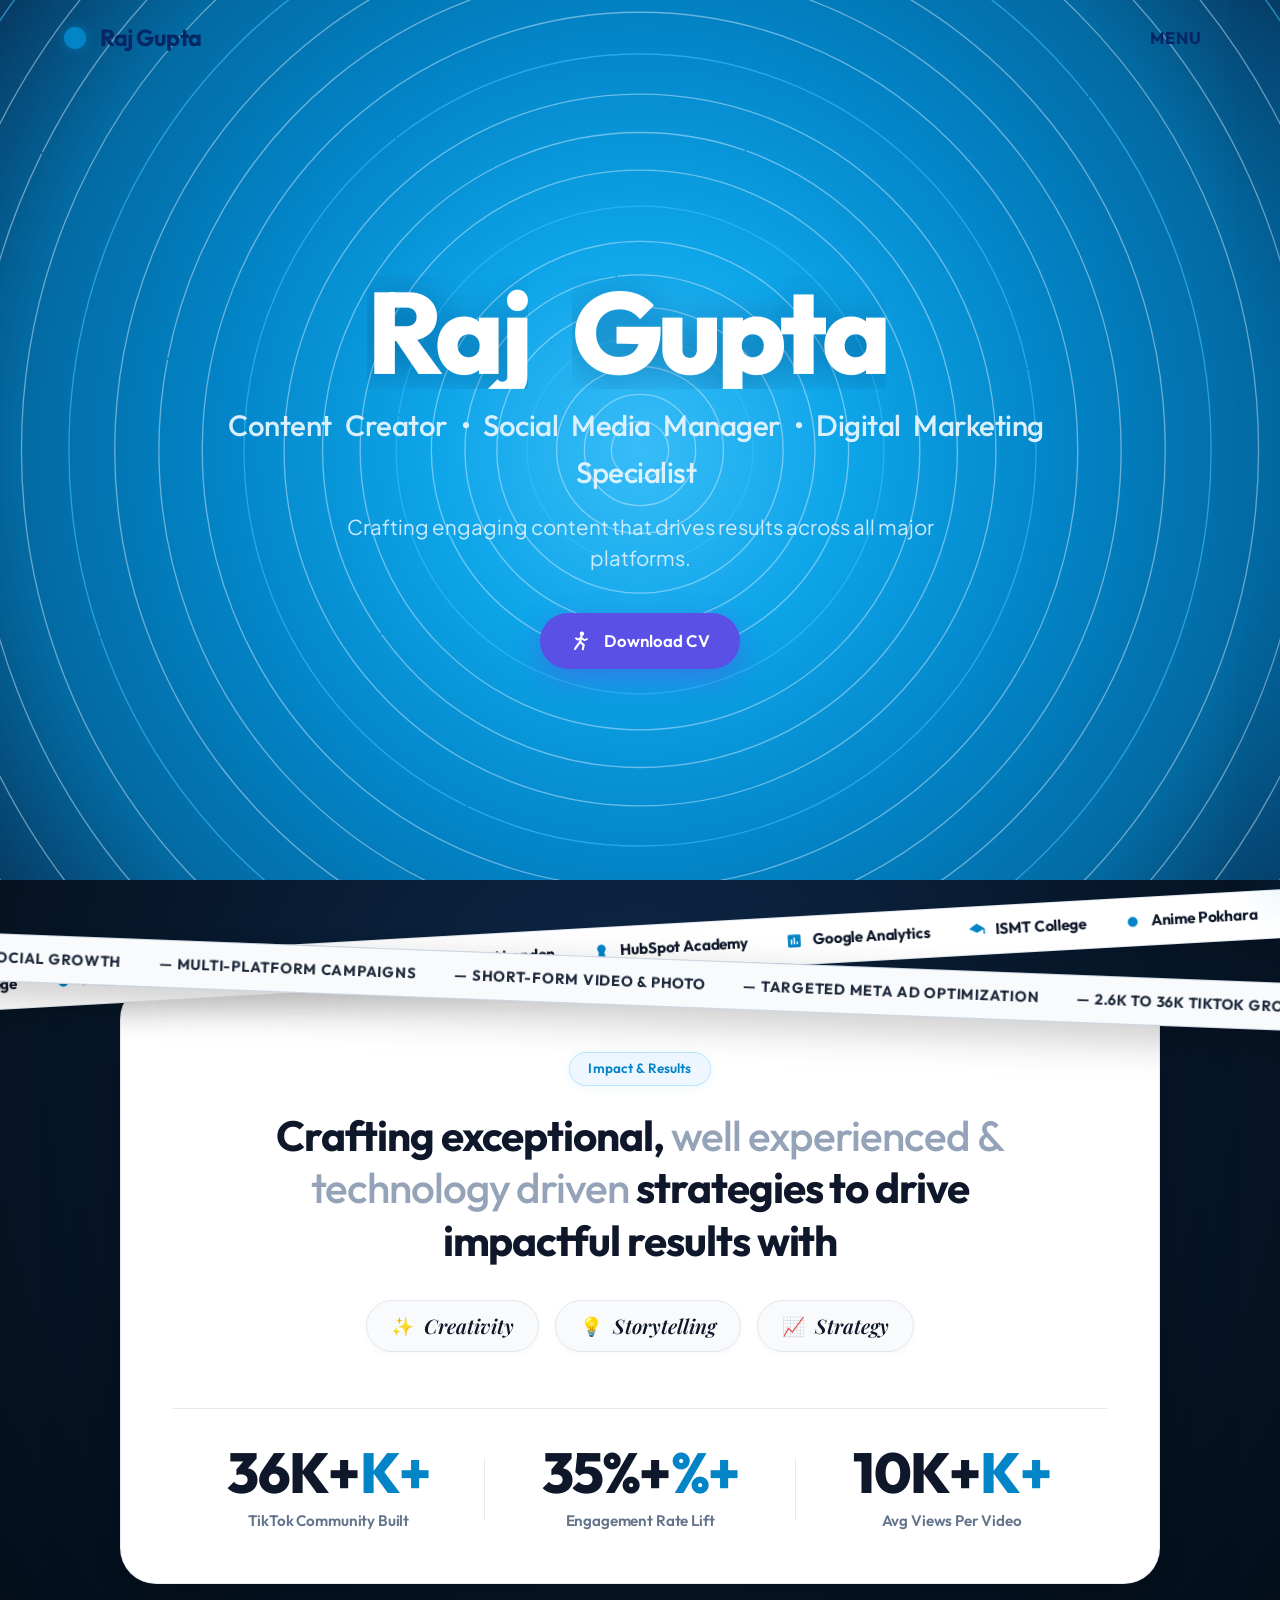
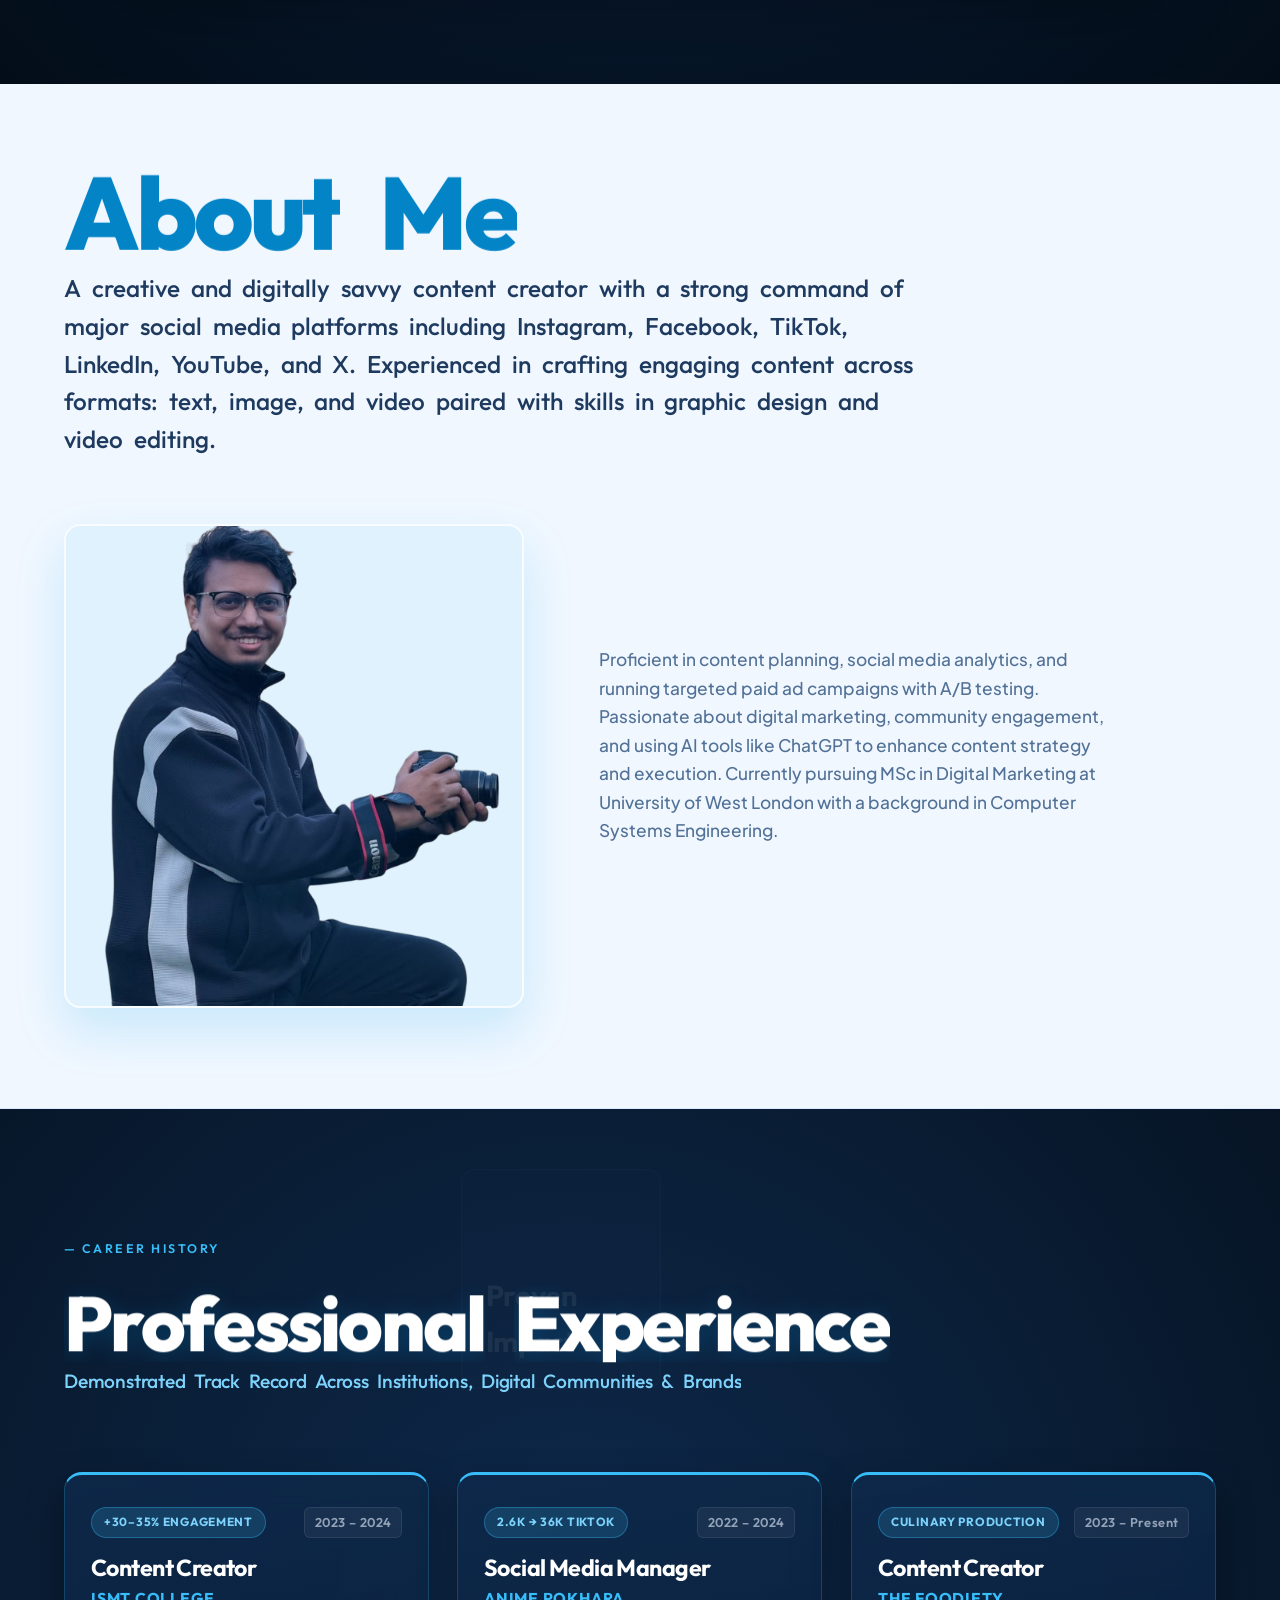
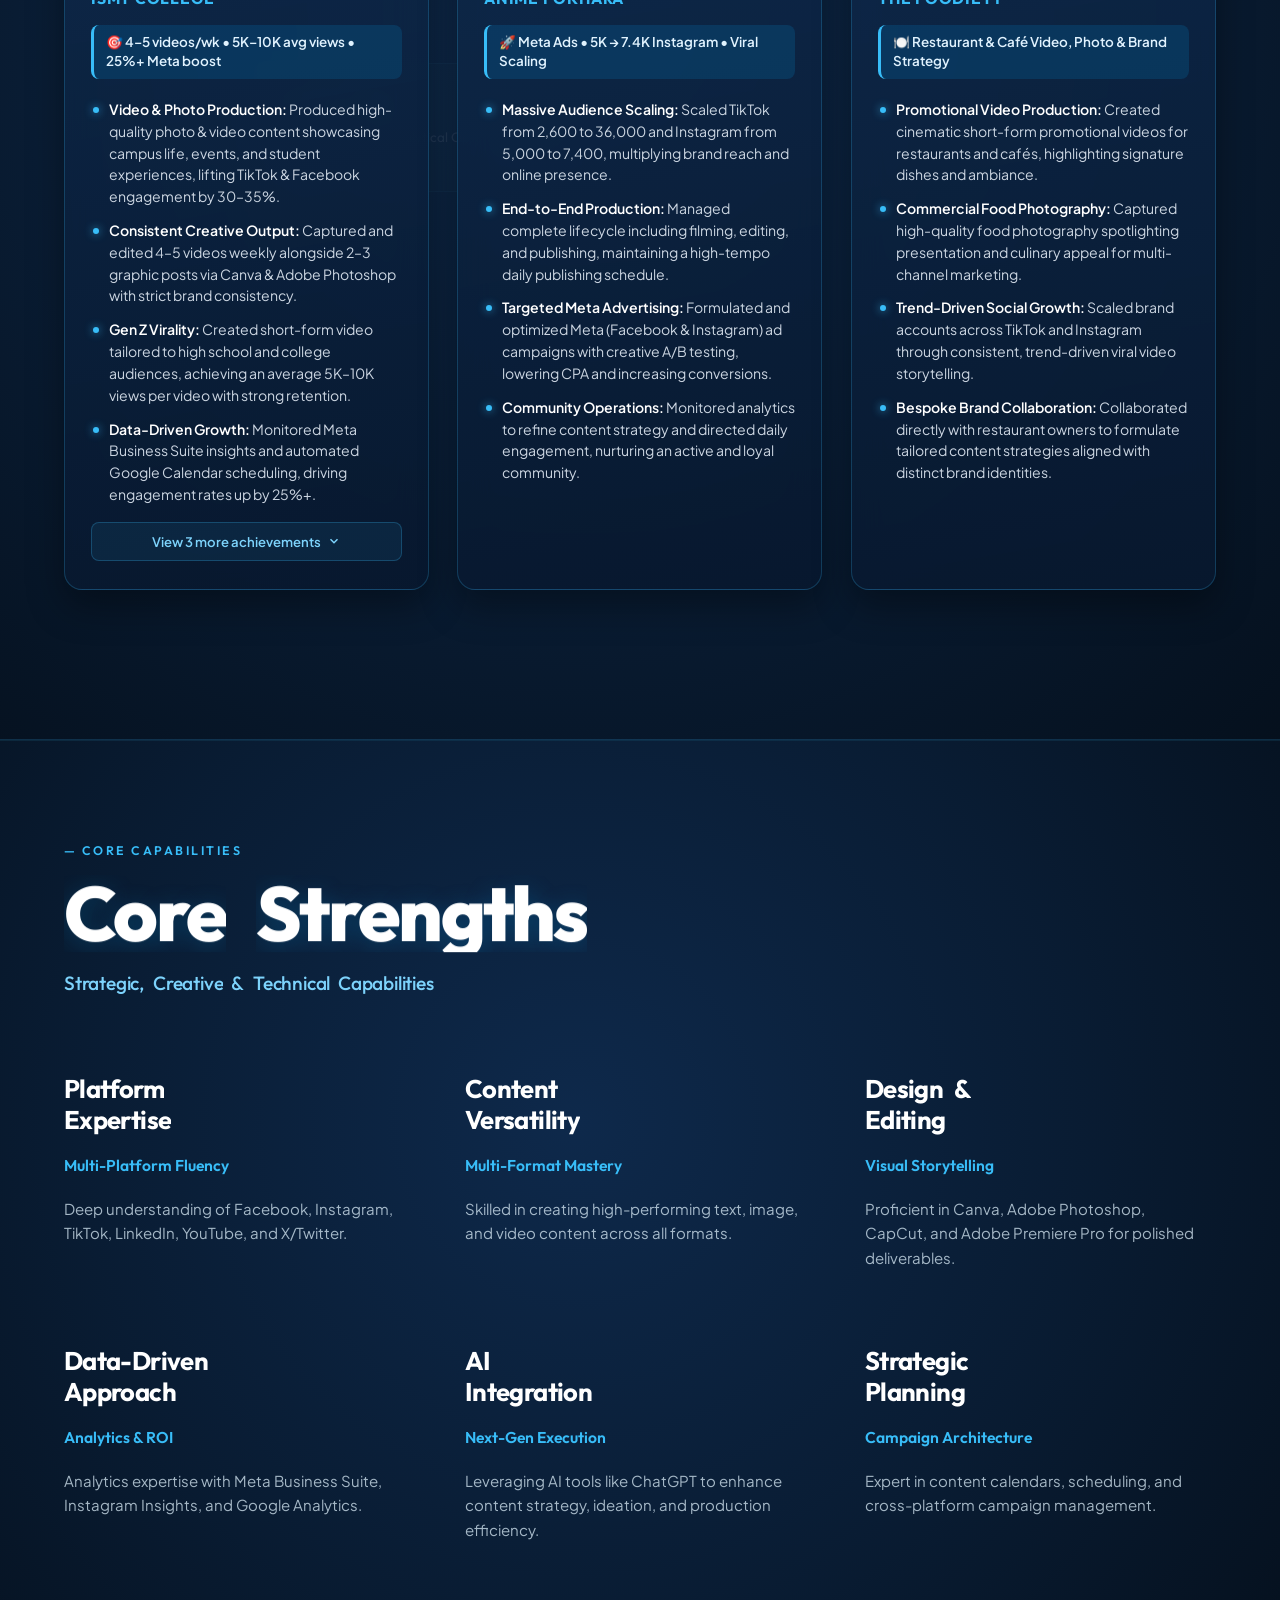
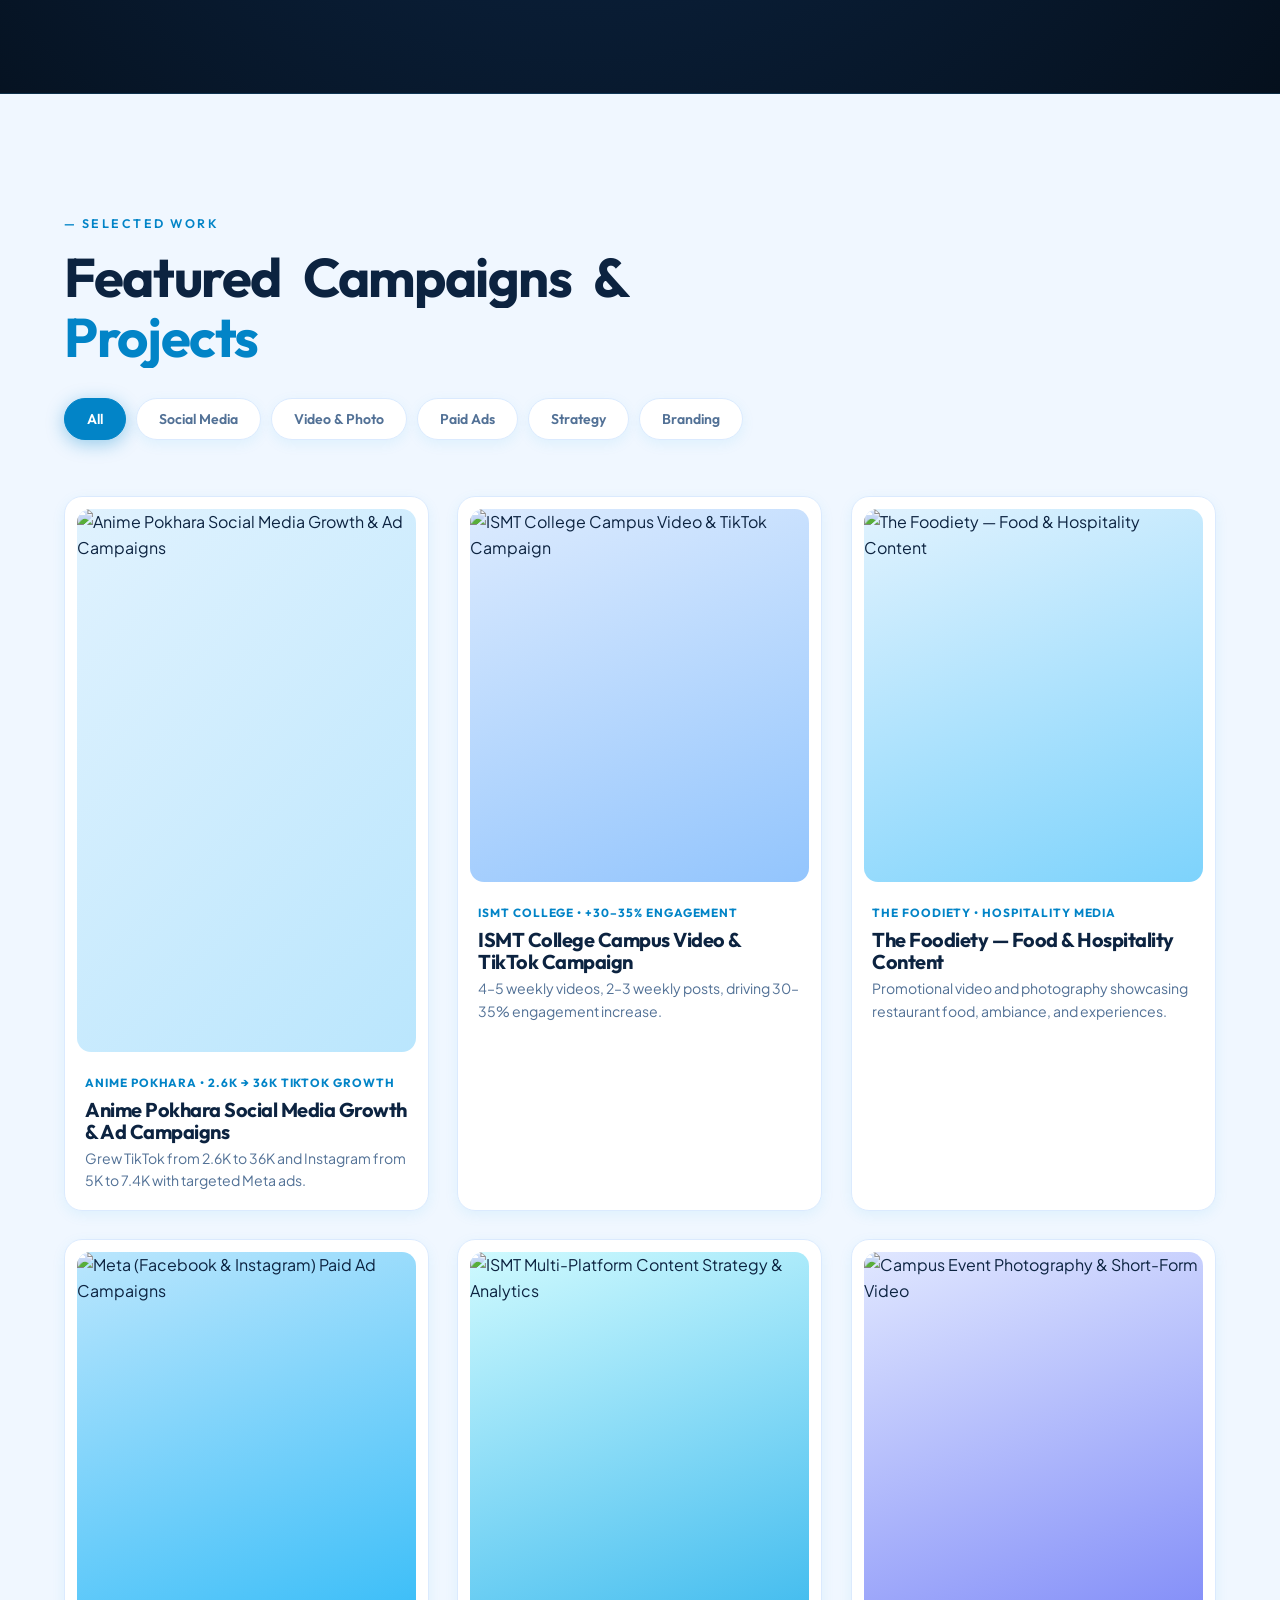
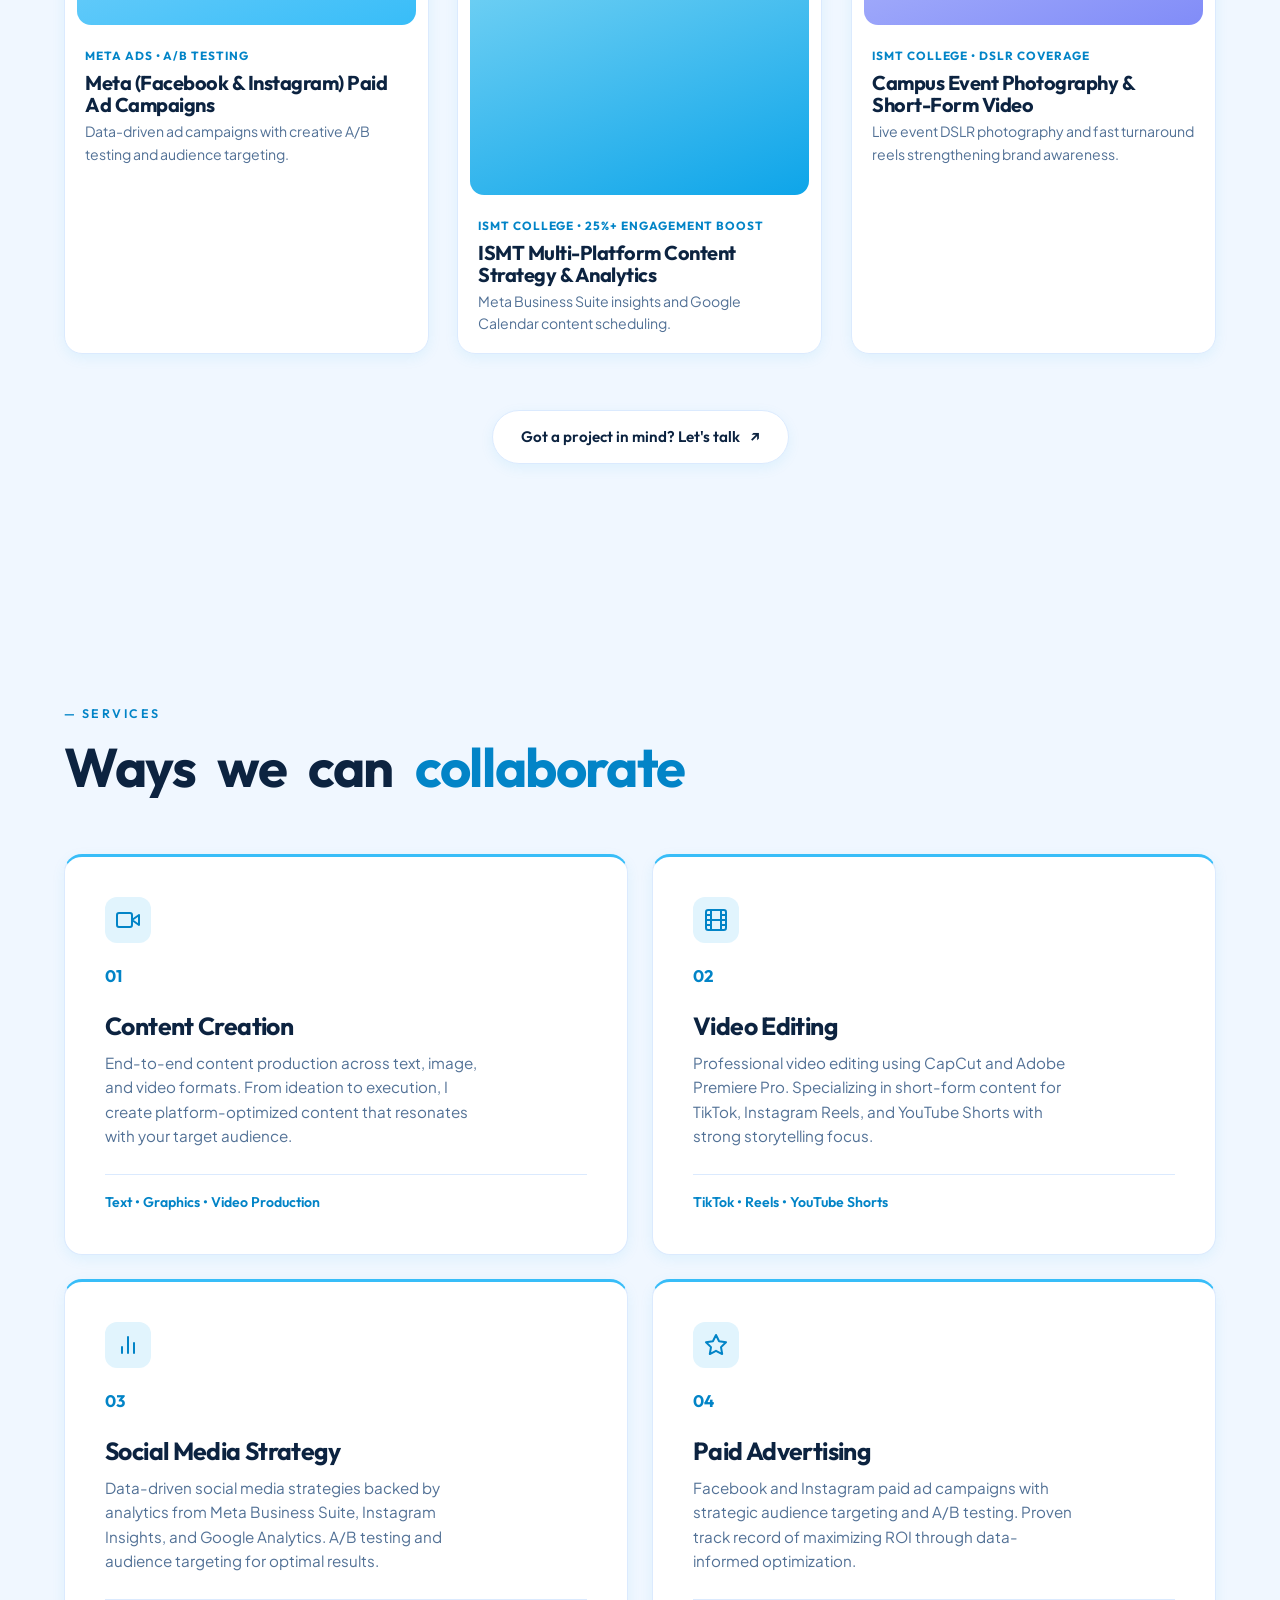
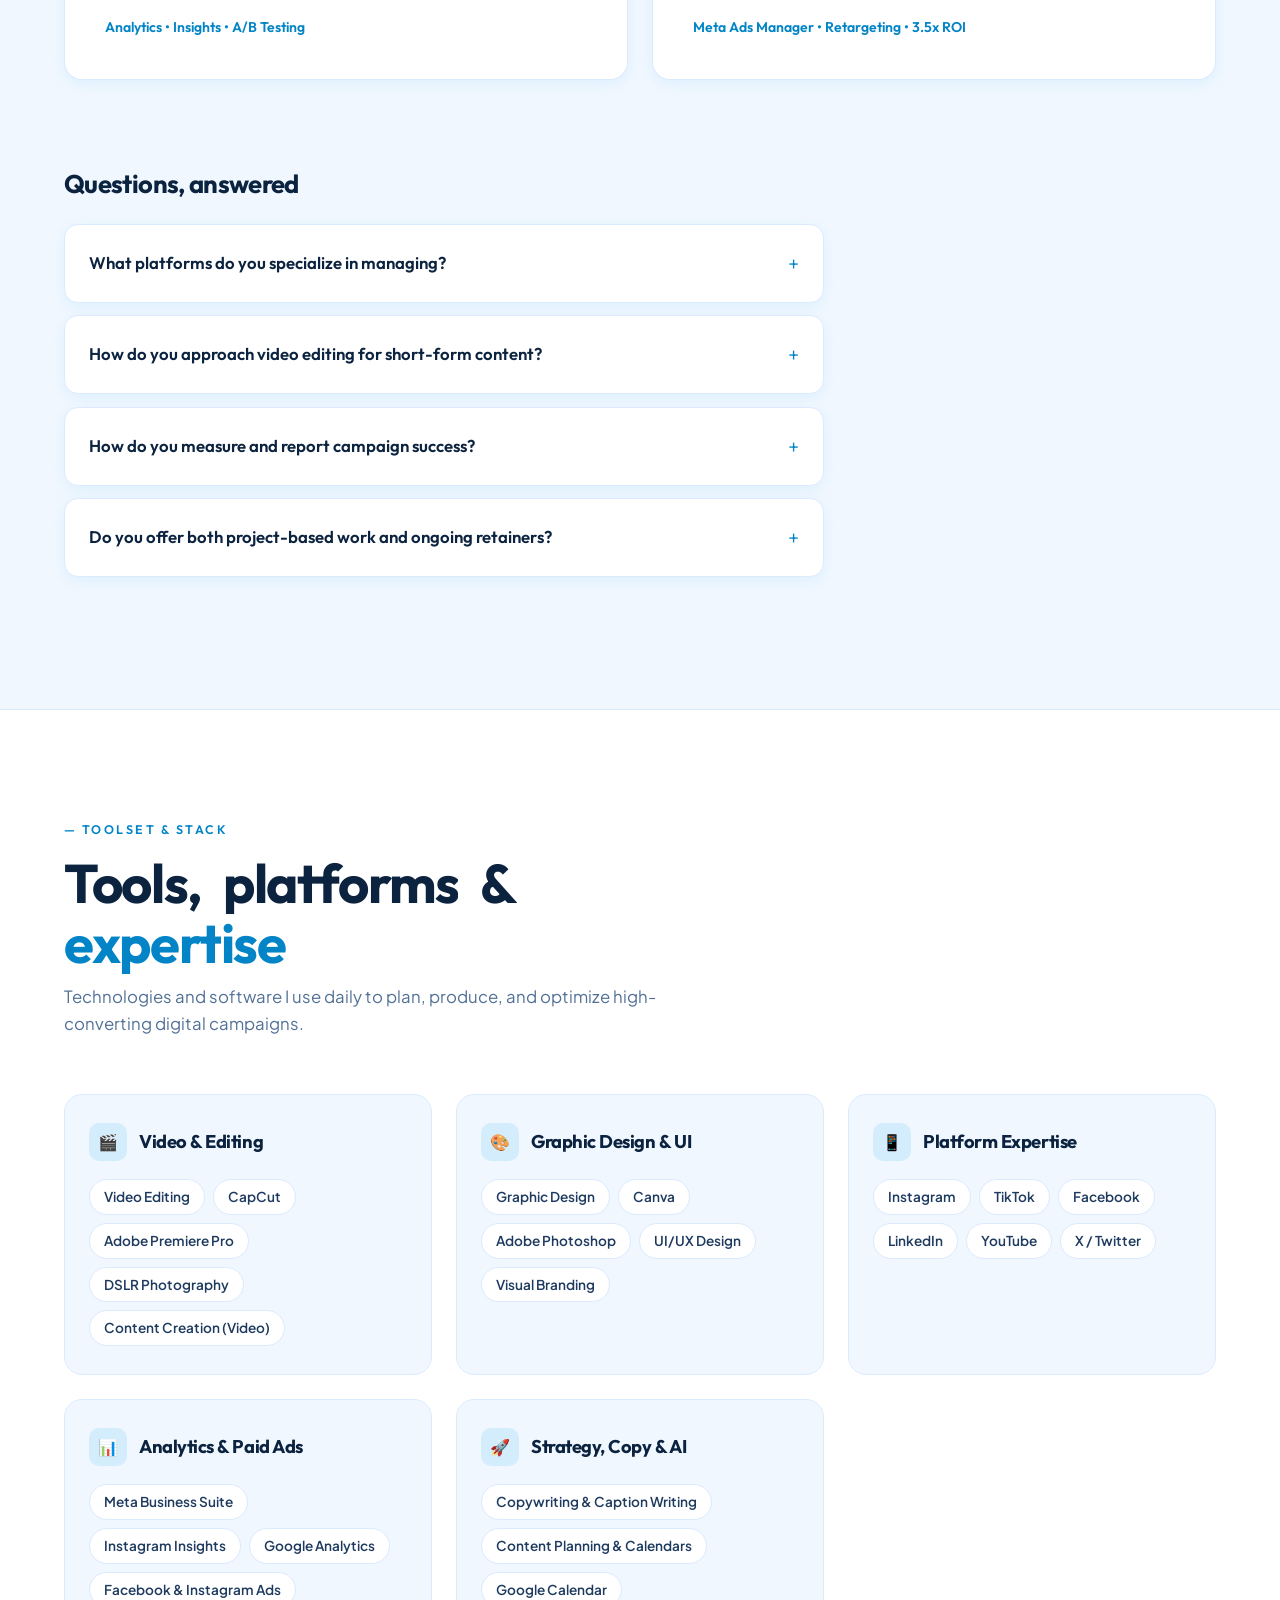
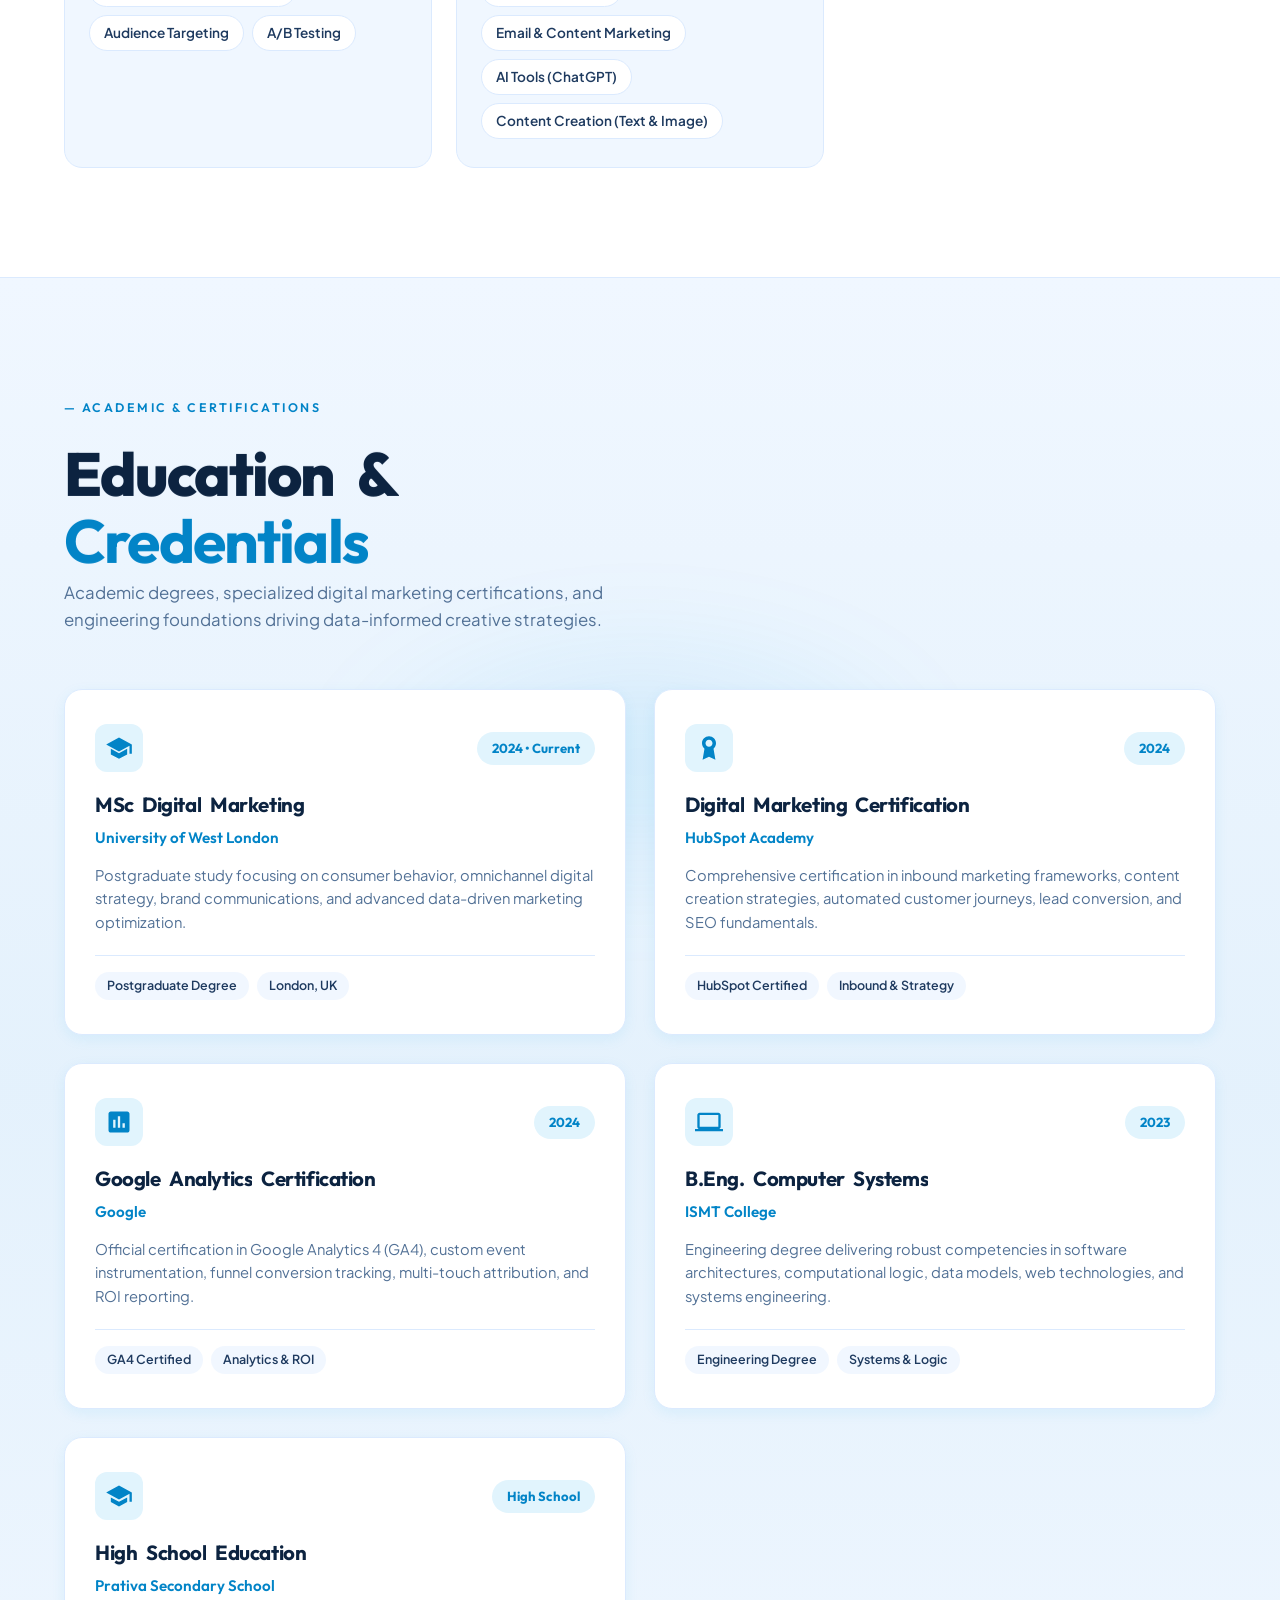
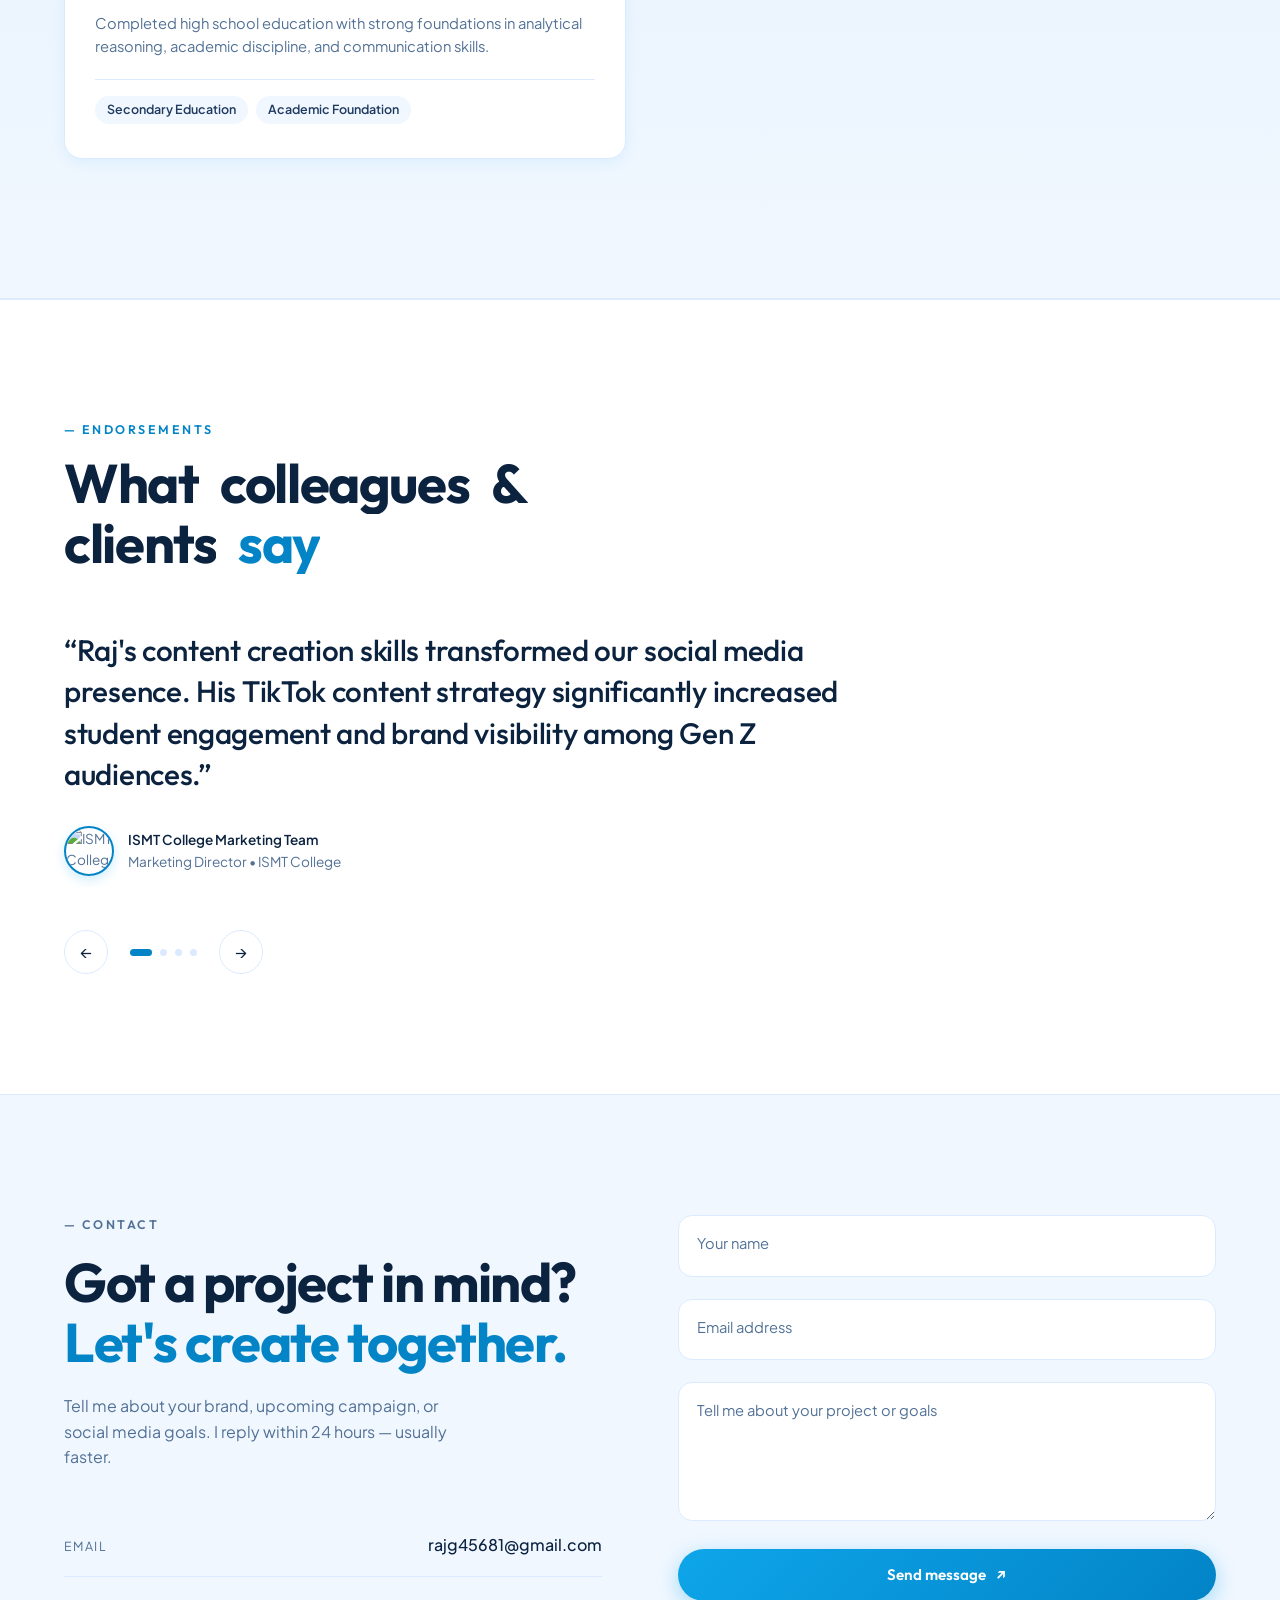
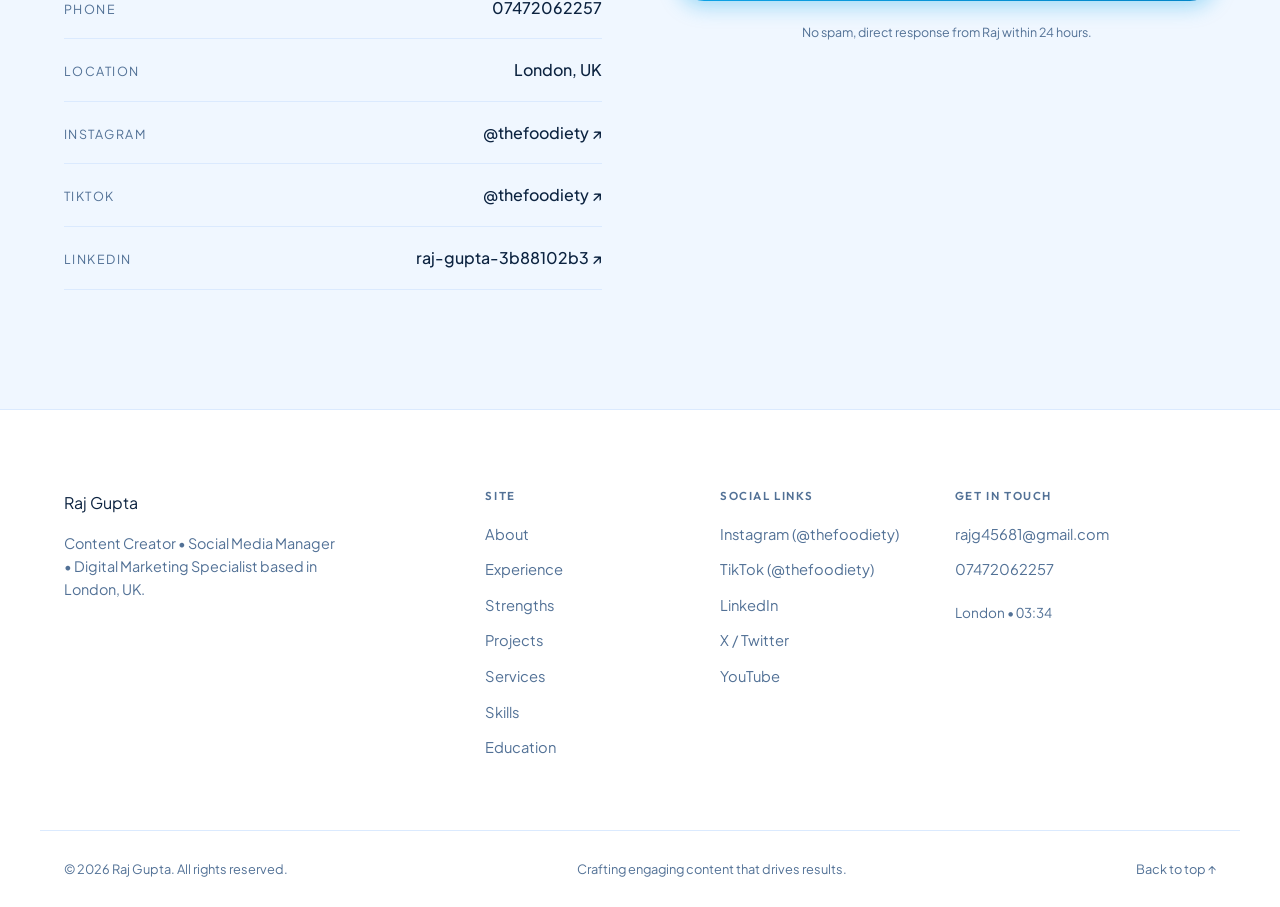
==== commit 102ec8b6: "feat: add enhanced professional experience cards and section to portfolio website" ====
--- a/index.html
+++ b/index.html
@@ -44,13 +44,14 @@
   <nav class="drawer-nav">
     <a href="#about" class="drawer-link"><span>01</span> About</a>
     <a href="#stats" class="drawer-link"><span>02</span> Highlights</a>
-    <a href="#strengths" class="drawer-link"><span>03</span> Strengths</a>
-    <a href="#work" class="drawer-link"><span>04</span> Work</a>
-    <a href="#services" class="drawer-link"><span>05</span> Services</a>
-    <a href="#skills" class="drawer-link"><span>06</span> Skills</a>
-    <a href="#education" class="drawer-link"><span>07</span> Education</a>
-    <a href="#words" class="drawer-link"><span>08</span> Testimonials</a>
-    <a href="#contact" class="drawer-link"><span>09</span> Contact</a>
+    <a href="#experience" class="drawer-link"><span>03</span> Experience</a>
+    <a href="#strengths" class="drawer-link"><span>04</span> Strengths</a>
+    <a href="#work" class="drawer-link"><span>05</span> Work</a>
+    <a href="#services" class="drawer-link"><span>06</span> Services</a>
+    <a href="#skills" class="drawer-link"><span>07</span> Skills</a>
+    <a href="#education" class="drawer-link"><span>08</span> Education</a>
+    <a href="#words" class="drawer-link"><span>09</span> Testimonials</a>
+    <a href="#contact" class="drawer-link"><span>10</span> Contact</a>
   </nav>
   <div class="drawer-footer">
     <div class="drawer-theme">
@@ -148,58 +149,58 @@
 <section class="section-reference-showcase" id="stats">
   <!-- Tilted Ribbon Marquees crossing over the card -->
   <div class="ribbons-stage" aria-hidden="true">
-    <!-- Ribbon Tape 1: Client Brands / Logos -->
+    <!-- Ribbon Tape 1: Client Brands / Institutions -->
     <div class="ribbon-strip ribbon-clients">
       <div class="ribbon-track ribbon-track-left">
         <div class="ribbon-content">
-          <span class="ribbon-item"><svg class="rib-ico" viewBox="0 0 24 24"><circle cx="12" cy="12" r="7" fill="currentColor"/></svg> Lumina</span>
-          <span class="ribbon-item"><svg class="rib-ico" viewBox="0 0 24 24"><path d="M12 2l2.6 6.8H22l-5.6 4.3 2.1 6.9-6.5-4.5-6.5 4.5 2.1-6.9L2 8.8h7.4z" fill="currentColor"/></svg> Cyborg</span>
-          <span class="ribbon-item"><svg class="rib-ico" viewBox="0 0 24 24"><path d="M12 2a4 4 0 0 0-4 4c0 2 2 3 4 5 2-2 4-3 4-5a4 4 0 0 0-4-4zm-6 10a4 4 0 0 0-4 4c0 2 2 3 4 5 2-2 4-3 4-5a4 4 0 0 0-4-4zm12 0a4 4 0 0 0-4 4c0 2 2 3 4 5 2-2 4-3 4-5a4 4 0 0 0-4-4z" fill="currentColor"/></svg> Catalyst</span>
-          <span class="ribbon-item"><svg class="rib-ico" viewBox="0 0 24 24"><path d="M12 3l3.5 6.5L22 12l-6.5 2.5L12 21l-3.5-6.5L2 12l6.5-2.5z" fill="currentColor"/></svg> Horizon</span>
-          <span class="ribbon-item"><svg class="rib-ico" viewBox="0 0 24 24"><path d="M12 2l2.4 7.4H22l-6 4.4 2.3 7.2-6.3-4.6-6.3 4.6 2.3-7.2-6-4.4h7.6z" fill="currentColor"/></svg> Naxus</span>
-          <span class="ribbon-item"><svg class="rib-ico" viewBox="0 0 24 24"><circle cx="12" cy="12" r="7" fill="currentColor"/></svg> Lumina</span>
-          <span class="ribbon-item"><svg class="rib-ico" viewBox="0 0 24 24"><path d="M12 2l2.6 6.8H22l-5.6 4.3 2.1 6.9-6.5-4.5-6.5 4.5 2.1-6.9L2 8.8h7.4z" fill="currentColor"/></svg> Cyborg</span>
-          <span class="ribbon-item"><svg class="rib-ico" viewBox="0 0 24 24"><path d="M12 2a4 4 0 0 0-4 4c0 2 2 3 4 5 2-2 4-3 4-5a4 4 0 0 0-4-4zm-6 10a4 4 0 0 0-4 4c0 2 2 3 4 5 2-2 4-3 4-5a4 4 0 0 0-4-4zm12 0a4 4 0 0 0-4 4c0 2 2 3 4 5 2-2 4-3 4-5a4 4 0 0 0-4-4z" fill="currentColor"/></svg> Catalyst</span>
-          <span class="ribbon-item"><svg class="rib-ico" viewBox="0 0 24 24"><path d="M12 3l3.5 6.5L22 12l-6.5 2.5L12 21l-3.5-6.5L2 12l6.5-2.5z" fill="currentColor"/></svg> Horizon</span>
-          <span class="ribbon-item"><svg class="rib-ico" viewBox="0 0 24 24"><path d="M12 2l2.4 7.4H22l-6 4.4 2.3 7.2-6.3-4.6-6.3 4.6 2.3-7.2-6-4.4h7.6z" fill="currentColor"/></svg> Naxus</span>
+          <span class="ribbon-item"><svg class="rib-ico" viewBox="0 0 24 24"><path d="M12 2L1 9l11 6 9-4.91V17h2V9L12 2z" fill="currentColor"/></svg> ISMT College</span>
+          <span class="ribbon-item"><svg class="rib-ico" viewBox="0 0 24 24"><circle cx="12" cy="12" r="7" fill="currentColor"/></svg> Anime Pokhara</span>
+          <span class="ribbon-item"><svg class="rib-ico" viewBox="0 0 24 24"><path d="M12 2l2.6 6.8H22l-5.6 4.3 2.1 6.9-6.5-4.5-6.5 4.5 2.1-6.9L2 8.8h7.4z" fill="currentColor"/></svg> The Foodiety</span>
+          <span class="ribbon-item"><svg class="rib-ico" viewBox="0 0 24 24"><path d="M12 3l3.5 6.5L22 12l-6.5 2.5L12 21l-3.5-6.5L2 12l6.5-2.5z" fill="currentColor"/></svg> Univ. of West London</span>
+          <span class="ribbon-item"><svg class="rib-ico" viewBox="0 0 24 24"><path d="M12 2C8.69 2 6 4.69 6 8c0 1.83.82 3.47 2.12 4.57L6.5 22l5.5-2.5 5.5 2.5-1.62-9.43C17.18 11.47 18 9.83 18 8c0-3.31-2.69-6-6-6z" fill="currentColor"/></svg> HubSpot Academy</span>
+          <span class="ribbon-item"><svg class="rib-ico" viewBox="0 0 24 24"><path d="M19 3H5c-1.1 0-2 .9-2 2v14c0 1.1.9 2 2 2h14c1.1 0 2-.9 2-2V5c0-1.1-.9-2-2-2zM9 17H7v-7h2v7zm4 0h-2V7h2v10zm4 0h-2v-4h2v4z" fill="currentColor"/></svg> Google Analytics</span>
+          <span class="ribbon-item"><svg class="rib-ico" viewBox="0 0 24 24"><path d="M12 2L1 9l11 6 9-4.91V17h2V9L12 2z" fill="currentColor"/></svg> ISMT College</span>
+          <span class="ribbon-item"><svg class="rib-ico" viewBox="0 0 24 24"><circle cx="12" cy="12" r="7" fill="currentColor"/></svg> Anime Pokhara</span>
+          <span class="ribbon-item"><svg class="rib-ico" viewBox="0 0 24 24"><path d="M12 2l2.6 6.8H22l-5.6 4.3 2.1 6.9-6.5-4.5-6.5 4.5 2.1-6.9L2 8.8h7.4z" fill="currentColor"/></svg> The Foodiety</span>
+          <span class="ribbon-item"><svg class="rib-ico" viewBox="0 0 24 24"><path d="M12 3l3.5 6.5L22 12l-6.5 2.5L12 21l-3.5-6.5L2 12l6.5-2.5z" fill="currentColor"/></svg> Univ. of West London</span>
         </div>
         <div class="ribbon-content" aria-hidden="true">
-          <span class="ribbon-item"><svg class="rib-ico" viewBox="0 0 24 24"><circle cx="12" cy="12" r="7" fill="currentColor"/></svg> Lumina</span>
-          <span class="ribbon-item"><svg class="rib-ico" viewBox="0 0 24 24"><path d="M12 2l2.6 6.8H22l-5.6 4.3 2.1 6.9-6.5-4.5-6.5 4.5 2.1-6.9L2 8.8h7.4z" fill="currentColor"/></svg> Cyborg</span>
-          <span class="ribbon-item"><svg class="rib-ico" viewBox="0 0 24 24"><path d="M12 2a4 4 0 0 0-4 4c0 2 2 3 4 5 2-2 4-3 4-5a4 4 0 0 0-4-4zm-6 10a4 4 0 0 0-4 4c0 2 2 3 4 5 2-2 4-3 4-5a4 4 0 0 0-4-4zm12 0a4 4 0 0 0-4 4c0 2 2 3 4 5 2-2 4-3 4-5a4 4 0 0 0-4-4z" fill="currentColor"/></svg> Catalyst</span>
-          <span class="ribbon-item"><svg class="rib-ico" viewBox="0 0 24 24"><path d="M12 3l3.5 6.5L22 12l-6.5 2.5L12 21l-3.5-6.5L2 12l6.5-2.5z" fill="currentColor"/></svg> Horizon</span>
-          <span class="ribbon-item"><svg class="rib-ico" viewBox="0 0 24 24"><path d="M12 2l2.4 7.4H22l-6 4.4 2.3 7.2-6.3-4.6-6.3 4.6 2.3-7.2-6-4.4h7.6z" fill="currentColor"/></svg> Naxus</span>
-          <span class="ribbon-item"><svg class="rib-ico" viewBox="0 0 24 24"><circle cx="12" cy="12" r="7" fill="currentColor"/></svg> Lumina</span>
-          <span class="ribbon-item"><svg class="rib-ico" viewBox="0 0 24 24"><path d="M12 2l2.6 6.8H22l-5.6 4.3 2.1 6.9-6.5-4.5-6.5 4.5 2.1-6.9L2 8.8h7.4z" fill="currentColor"/></svg> Cyborg</span>
-          <span class="ribbon-item"><svg class="rib-ico" viewBox="0 0 24 24"><path d="M12 2a4 4 0 0 0-4 4c0 2 2 3 4 5 2-2 4-3 4-5a4 4 0 0 0-4-4zm-6 10a4 4 0 0 0-4 4c0 2 2 3 4 5 2-2 4-3 4-5a4 4 0 0 0-4-4zm12 0a4 4 0 0 0-4 4c0 2 2 3 4 5 2-2 4-3 4-5a4 4 0 0 0-4-4z" fill="currentColor"/></svg> Catalyst</span>
-          <span class="ribbon-item"><svg class="rib-ico" viewBox="0 0 24 24"><path d="M12 3l3.5 6.5L22 12l-6.5 2.5L12 21l-3.5-6.5L2 12l6.5-2.5z" fill="currentColor"/></svg> Horizon</span>
-          <span class="ribbon-item"><svg class="rib-ico" viewBox="0 0 24 24"><path d="M12 2l2.4 7.4H22l-6 4.4 2.3 7.2-6.3-4.6-6.3 4.6 2.3-7.2-6-4.4h7.6z" fill="currentColor"/></svg> Naxus</span>
-        </div>
-      </div>
-    </div>
-
-    <!-- Ribbon Tape 2: Our Clients Label Tape -->
+          <span class="ribbon-item"><svg class="rib-ico" viewBox="0 0 24 24"><path d="M12 2L1 9l11 6 9-4.91V17h2V9L12 2z" fill="currentColor"/></svg> ISMT College</span>
+          <span class="ribbon-item"><svg class="rib-ico" viewBox="0 0 24 24"><circle cx="12" cy="12" r="7" fill="currentColor"/></svg> Anime Pokhara</span>
+          <span class="ribbon-item"><svg class="rib-ico" viewBox="0 0 24 24"><path d="M12 2l2.6 6.8H22l-5.6 4.3 2.1 6.9-6.5-4.5-6.5 4.5 2.1-6.9L2 8.8h7.4z" fill="currentColor"/></svg> The Foodiety</span>
+          <span class="ribbon-item"><svg class="rib-ico" viewBox="0 0 24 24"><path d="M12 3l3.5 6.5L22 12l-6.5 2.5L12 21l-3.5-6.5L2 12l6.5-2.5z" fill="currentColor"/></svg> Univ. of West London</span>
+          <span class="ribbon-item"><svg class="rib-ico" viewBox="0 0 24 24"><path d="M12 2C8.69 2 6 4.69 6 8c0 1.83.82 3.47 2.12 4.57L6.5 22l5.5-2.5 5.5 2.5-1.62-9.43C17.18 11.47 18 9.83 18 8c0-3.31-2.69-6-6-6z" fill="currentColor"/></svg> HubSpot Academy</span>
+          <span class="ribbon-item"><svg class="rib-ico" viewBox="0 0 24 24"><path d="M19 3H5c-1.1 0-2 .9-2 2v14c0 1.1.9 2 2 2h14c1.1 0 2-.9 2-2V5c0-1.1-.9-2-2-2zM9 17H7v-7h2v7zm4 0h-2V7h2v10zm4 0h-2v-4h2v4z" fill="currentColor"/></svg> Google Analytics</span>
+          <span class="ribbon-item"><svg class="rib-ico" viewBox="0 0 24 24"><path d="M12 2L1 9l11 6 9-4.91V17h2V9L12 2z" fill="currentColor"/></svg> ISMT College</span>
+          <span class="ribbon-item"><svg class="rib-ico" viewBox="0 0 24 24"><circle cx="12" cy="12" r="7" fill="currentColor"/></svg> Anime Pokhara</span>
+          <span class="ribbon-item"><svg class="rib-ico" viewBox="0 0 24 24"><path d="M12 2l2.6 6.8H22l-5.6 4.3 2.1 6.9-6.5-4.5-6.5 4.5 2.1-6.9L2 8.8h7.4z" fill="currentColor"/></svg> The Foodiety</span>
+          <span class="ribbon-item"><svg class="rib-ico" viewBox="0 0 24 24"><path d="M12 3l3.5 6.5L22 12l-6.5 2.5L12 21l-3.5-6.5L2 12l6.5-2.5z" fill="currentColor"/></svg> Univ. of West London</span>
+        </div>
+      </div>
+    </div>
+
+    <!-- Ribbon Tape 2: Impact & Core Strengths Tape -->
     <div class="ribbon-strip ribbon-label">
       <div class="ribbon-track ribbon-track-right">
         <div class="ribbon-content">
-          <span class="ribbon-text">&mdash; Our Clients</span>
-          <span class="ribbon-text">&mdash; Our Clients</span>
-          <span class="ribbon-text">&mdash; Our Clients</span>
-          <span class="ribbon-text">&mdash; Our Clients</span>
-          <span class="ribbon-text">&mdash; Our Clients</span>
-          <span class="ribbon-text">&mdash; Our Clients</span>
-          <span class="ribbon-text">&mdash; Our Clients</span>
-          <span class="ribbon-text">&mdash; Our Clients</span>
+          <span class="ribbon-text">&mdash; Proven Social Growth</span>
+          <span class="ribbon-text">&mdash; Multi-Platform Campaigns</span>
+          <span class="ribbon-text">&mdash; Short-Form Video &amp; Photo</span>
+          <span class="ribbon-text">&mdash; Targeted Meta Ad Optimization</span>
+          <span class="ribbon-text">&mdash; 2.6K to 36K TikTok Growth</span>
+          <span class="ribbon-text">&mdash; +35% Engagement Increase</span>
+          <span class="ribbon-text">&mdash; Data-Driven Content Strategy</span>
+          <span class="ribbon-text">&mdash; Brand Building &amp; Retention</span>
         </div>
         <div class="ribbon-content" aria-hidden="true">
-          <span class="ribbon-text">&mdash; Our Clients</span>
-          <span class="ribbon-text">&mdash; Our Clients</span>
-          <span class="ribbon-text">&mdash; Our Clients</span>
-          <span class="ribbon-text">&mdash; Our Clients</span>
-          <span class="ribbon-text">&mdash; Our Clients</span>
-          <span class="ribbon-text">&mdash; Our Clients</span>
-          <span class="ribbon-text">&mdash; Our Clients</span>
-          <span class="ribbon-text">&mdash; Our Clients</span>
+          <span class="ribbon-text">&mdash; Proven Social Growth</span>
+          <span class="ribbon-text">&mdash; Multi-Platform Campaigns</span>
+          <span class="ribbon-text">&mdash; Short-Form Video &amp; Photo</span>
+          <span class="ribbon-text">&mdash; Targeted Meta Ad Optimization</span>
+          <span class="ribbon-text">&mdash; 2.6K to 36K TikTok Growth</span>
+          <span class="ribbon-text">&mdash; +35% Engagement Increase</span>
+          <span class="ribbon-text">&mdash; Data-Driven Content Strategy</span>
+          <span class="ribbon-text">&mdash; Brand Building &amp; Retention</span>
         </div>
       </div>
     </div>
@@ -210,7 +211,7 @@
     <div class="ref-feature-card reveal">
       <!-- About Us Pill -->
       <div class="ref-badge-wrap">
-        <span class="ref-about-pill">About us</span>
+        <span class="ref-about-pill">Impact &amp; Results</span>
       </div>
 
       <!-- Main Headline -->
@@ -226,10 +227,10 @@
         </span>
         <span class="ref-pillar-pill">
           <span class="pillar-emoji">💡</span>
-          <em class="pillar-name">Innovation</em>
+          <em class="pillar-name">Storytelling</em>
         </span>
         <span class="ref-pillar-pill">
-          <span class="pillar-emoji">🕸️</span>
+          <span class="pillar-emoji">📈</span>
           <em class="pillar-name">Strategy</em>
         </span>
       </div>
@@ -238,27 +239,27 @@
       <div class="ref-stats-grid">
         <div class="ref-stat-col">
           <div class="ref-stat-val">
-            <span class="stat-count" data-count="10" data-suffix="">10</span><span class="stat-suffix">k+</span>
+            <span class="stat-count" data-count="36" data-suffix="K+">36</span><span class="stat-suffix">K+</span>
           </div>
-          <div class="ref-stat-desc">Total Projects Completed</div>
+          <div class="ref-stat-desc">TikTok Community Built</div>
         </div>
 
         <div class="ref-stat-divider"></div>
 
         <div class="ref-stat-col">
           <div class="ref-stat-val">
-            <span class="stat-count" data-count="15" data-suffix="">15</span><span class="stat-suffix">+</span>
+            <span class="stat-count" data-count="35" data-suffix="%+">35</span><span class="stat-suffix">%+</span>
           </div>
-          <div class="ref-stat-desc">Years of experience</div>
+          <div class="ref-stat-desc">Engagement Rate Lift</div>
         </div>
 
         <div class="ref-stat-divider"></div>
 
         <div class="ref-stat-col">
           <div class="ref-stat-val">
-            <span class="stat-count" data-count="98" data-suffix="">98</span><span class="stat-suffix">%</span>
+            <span class="stat-count" data-count="10" data-suffix="K+">10</span><span class="stat-suffix">K+</span>
           </div>
-          <div class="ref-stat-desc">Client Satisfaction Rate</div>
+          <div class="ref-stat-desc">Avg Views Per Video</div>
         </div>
       </div>
     </div>
@@ -297,11 +298,11 @@
   </div>
 </section>
 
-<!-- STRENGTHS -->
-<section class="section-experience" id="strengths">
+<!-- EXPERIENCE -->
+<section class="section-experience" id="experience">
   <div class="experience-bg-overlay" aria-hidden="true">
     <div class="exp-ghost-card exp-ghost-top">
-      <span class="exp-ghost-brand">Strategic Growth</span>
+      <span class="exp-ghost-brand">Proven Impact</span>
     </div>
     <div class="exp-ghost-card exp-ghost-middle">
       <span class="exp-ghost-heading">The Formula</span>
@@ -311,6 +312,86 @@
 
   <div class="wrap experience-wrap">
     <div class="experience-header reveal">
+      <p class="eyebrow" style="color: #38bdf8;">— Career History</p>
+      <h2 class="experience-title">Professional Experience</h2>
+      <p class="experience-subtitle">Demonstrated Track Record Across Institutions, Digital Communities &amp; Brands</p>
+    </div>
+
+    <div class="exp-timeline-grid">
+      <!-- Role 1: ISMT College -->
+      <article class="exp-pro-card reveal">
+        <div class="exp-pro-top">
+          <span class="exp-pro-badge">+30–35% Engagement</span>
+          <span class="exp-pro-period">2023 &ndash; 2024</span>
+        </div>
+        <h3 class="exp-pro-role">Content Creator</h3>
+        <div class="exp-pro-company">ISMT College</div>
+        <div class="exp-pro-metric">
+          <span>🎯 4–5 videos/wk &bull; 5K–10K avg views &bull; 25%+ Meta boost</span>
+        </div>
+        <ul class="exp-pro-bullets">
+          <li><strong>Video &amp; Photo Production:</strong> Produced high-quality photo &amp; video content showcasing campus life, events, and student experiences, lifting TikTok &amp; Facebook engagement by 30–35%.</li>
+          <li><strong>Consistent Creative Output:</strong> Captured and edited 4–5 videos weekly alongside 2–3 graphic posts via Canva &amp; Adobe Photoshop with strict brand consistency.</li>
+          <li><strong>Gen Z Virality:</strong> Created short-form video tailored to high school and college audiences, achieving an average 5K–10K views per video with strong retention.</li>
+          <li><strong>Data-Driven Growth:</strong> Monitored Meta Business Suite insights and automated Google Calendar scheduling, driving engagement rates up by 25%+.</li>
+          <div class="exp-more-bullets" id="ismtMoreBullets">
+            <li><strong>Content Lifecycle:</strong> Managed end-to-end production from ideation and scripting to daily editing and publishing on a consistent schedule.</li>
+            <li><strong>Cross-Team Collaboration:</strong> Collaborated with marketing and design teams to maintain a cohesive brand voice across wider promotional campaigns.</li>
+            <li><strong>Audience Storytelling:</strong> Applied storytelling and audience-focused messaging to create relatable, shareable content enhancing student enrollment awareness.</li>
+          </div>
+        </ul>
+        <button class="exp-toggle-btn" id="toggleIsmtBullets" aria-expanded="false" aria-controls="ismtMoreBullets">
+          <span class="toggle-text">View 3 more achievements</span>
+          <svg viewBox="0 0 24 24" width="14" height="14" fill="none" stroke="currentColor" stroke-width="2.5"><path d="M6 9l6 6 6-6"/></svg>
+        </button>
+      </article>
+
+      <!-- Role 2: ANIME POKHARA -->
+      <article class="exp-pro-card reveal">
+        <div class="exp-pro-top">
+          <span class="exp-pro-badge">2.6K &rarr; 36K TikTok</span>
+          <span class="exp-pro-period">2022 &ndash; 2024</span>
+        </div>
+        <h3 class="exp-pro-role">Social Media Manager</h3>
+        <div class="exp-pro-company">Anime Pokhara</div>
+        <div class="exp-pro-metric">
+          <span>🚀 Meta Ads &bull; 5K &rarr; 7.4K Instagram &bull; Viral Scaling</span>
+        </div>
+        <ul class="exp-pro-bullets">
+          <li><strong>Massive Audience Scaling:</strong> Scaled TikTok from 2,600 to 36,000 and Instagram from 5,000 to 7,400, multiplying brand reach and online presence.</li>
+          <li><strong>End-to-End Production:</strong> Managed complete lifecycle including filming, editing, and publishing, maintaining a high-tempo daily publishing schedule.</li>
+          <li><strong>Targeted Meta Advertising:</strong> Formulated and optimized Meta (Facebook &amp; Instagram) ad campaigns with creative A/B testing, lowering CPA and increasing conversions.</li>
+          <li><strong>Community Operations:</strong> Monitored analytics to refine content strategy and directed daily engagement, nurturing an active and loyal community.</li>
+        </ul>
+      </article>
+
+      <!-- Role 3: The Foodiety -->
+      <article class="exp-pro-card reveal">
+        <div class="exp-pro-top">
+          <span class="exp-pro-badge">Culinary Production</span>
+          <span class="exp-pro-period">2023 &ndash; Present</span>
+        </div>
+        <h3 class="exp-pro-role">Content Creator</h3>
+        <div class="exp-pro-company">The Foodiety</div>
+        <div class="exp-pro-metric">
+          <span>🍽️ Restaurant &amp; Café Video, Photo &amp; Brand Strategy</span>
+        </div>
+        <ul class="exp-pro-bullets">
+          <li><strong>Promotional Video Production:</strong> Created cinematic short-form promotional videos for restaurants and cafés, highlighting signature dishes and ambiance.</li>
+          <li><strong>Commercial Food Photography:</strong> Captured high-quality food photography spotlighting presentation and culinary appeal for multi-channel marketing.</li>
+          <li><strong>Trend-Driven Social Growth:</strong> Scaled brand accounts across TikTok and Instagram through consistent, trend-driven viral video storytelling.</li>
+          <li><strong>Bespoke Brand Collaboration:</strong> Collaborated directly with restaurant owners to formulate tailored content strategies aligned with distinct brand identities.</li>
+        </ul>
+      </article>
+    </div>
+  </div>
+</section>
+
+<!-- STRENGTHS -->
+<section class="section-experience" id="strengths" style="border-top: 1px solid rgba(56, 189, 248, 0.12); padding-top: 100px;">
+  <div class="wrap experience-wrap">
+    <div class="experience-header reveal">
+      <p class="eyebrow" style="color: #38bdf8;">— Core Capabilities</p>
       <h2 class="experience-title">Core Strengths</h2>
       <p class="experience-subtitle">Strategic, Creative &amp; Technical Capabilities</p>
     </div>
@@ -390,81 +471,81 @@
     </div>
 
     <div class="work-grid" id="workGrid">
-      <!-- Project 1 -->
-      <article class="work-card tall reveal" data-cat="social-media video content-strategy" data-project-id="ismt-tiktok-campaign" tabindex="0">
+      <!-- Project 1: Anime Pokhara -->
+      <article class="work-card tall reveal" data-cat="social-media paid-advertising content-strategy" data-project-id="anime-pokhara-growth" tabindex="0">
         <div class="work-media">
-          <img src="https://images.pexels.com/photos/5082579/pexels-photo-5082579.jpeg?auto=compress&cs=tinysrgb&w=800" alt="ISMT College TikTok Growth Campaign" loading="lazy">
-          <span class="work-tag">TikTok &bull; 2024</span>
+          <img src="https://images.pexels.com/photos/1105666/pexels-photo-1105666.jpeg?auto=compress&cs=tinysrgb&w=800" alt="Anime Pokhara Social Media Growth &amp; Ad Campaigns" loading="lazy">
+          <span class="work-tag">TikTok &amp; Meta Ads &bull; 2022 &ndash; 2024</span>
         </div>
         <div class="work-info">
-          <span class="work-client-tag">ISMT College &bull; 2024-06</span>
-          <h3>ISMT College TikTok Growth Campaign</h3>
-          <p>TikTok campaign that boosted student engagement by 250%.</p>
-        </div>
-      </article>
-
-      <!-- Project 2 -->
-      <article class="work-card reveal" data-cat="social-media content-strategy analytics" data-project-id="ismt-social-media-strategy" tabindex="0">
+          <span class="work-client-tag">Anime Pokhara &bull; 2.6K &rarr; 36K TikTok Growth</span>
+          <h3>Anime Pokhara Social Media Growth &amp; Ad Campaigns</h3>
+          <p>Grew TikTok from 2.6K to 36K and Instagram from 5K to 7.4K with targeted Meta ads.</p>
+        </div>
+      </article>
+
+      <!-- Project 2: ISMT College TikTok -->
+      <article class="work-card reveal" data-cat="social-media video content-strategy" data-project-id="ismt-tiktok-campaign" tabindex="0">
         <div class="work-media m1">
-          <img src="https://images.pexels.com/photos/267350/pexels-photo-267350.jpeg?auto=compress&cs=tinysrgb&w=800" alt="ISMT Multi-Platform Content Strategy" loading="lazy">
-          <span class="work-tag">Strategy &bull; 2024</span>
+          <img src="https://images.pexels.com/photos/5082579/pexels-photo-5082579.jpeg?auto=compress&cs=tinysrgb&w=800" alt="ISMT College Campus Video &amp; TikTok Campaign" loading="lazy">
+          <span class="work-tag">TikTok &amp; Facebook &bull; 2023 &ndash; 2024</span>
         </div>
         <div class="work-info">
-          <span class="work-client-tag">ISMT College &bull; 2024-04</span>
-          <h3>ISMT Multi-Platform Content Strategy</h3>
-          <p>Multi-platform strategy driving 180% engagement increase.</p>
-        </div>
-      </article>
-
-      <!-- Project 3 -->
-      <article class="work-card reveal" data-cat="video photography event" data-project-id="campus-event-coverage" tabindex="0">
+          <span class="work-client-tag">ISMT College &bull; +30&ndash;35% Engagement</span>
+          <h3>ISMT College Campus Video &amp; TikTok Campaign</h3>
+          <p>4&ndash;5 weekly videos, 2&ndash;3 weekly posts, driving 30&ndash;35% engagement increase.</p>
+        </div>
+      </article>
+
+      <!-- Project 3: The Foodiety -->
+      <article class="work-card reveal" data-cat="video photography social-media" data-project-id="the-foodiety-production" tabindex="0">
         <div class="work-media m2">
-          <img src="https://images.pexels.com/photos/1105666/pexels-photo-1105666.jpeg?auto=compress&cs=tinysrgb&w=800" alt="Campus Event Photography &amp; Video" loading="lazy">
-          <span class="work-tag">Production &bull; 2024</span>
+          <img src="https://images.pexels.com/photos/267350/pexels-photo-267350.jpeg?auto=compress&cs=tinysrgb&w=800" alt="The Foodiety — Food &amp; Hospitality Content" loading="lazy">
+          <span class="work-tag">Video &amp; Photography &bull; 2023 &ndash; Present</span>
         </div>
         <div class="work-info">
-          <span class="work-client-tag">ISMT College &bull; 2024-03</span>
-          <h3>Campus Event Photography &amp; Video</h3>
-          <p>Professional event coverage increasing student interaction.</p>
-        </div>
-      </article>
-
-      <!-- Project 4 -->
+          <span class="work-client-tag">The Foodiety &bull; Hospitality Media</span>
+          <h3>The Foodiety &mdash; Food &amp; Hospitality Content</h3>
+          <p>Promotional video and photography showcasing restaurant food, ambiance, and experiences.</p>
+        </div>
+      </article>
+
+      <!-- Project 4: Meta Paid Ads -->
       <article class="work-card reveal" data-cat="paid-advertising social-media" data-project-id="paid-ad-campaigns" tabindex="0">
         <div class="work-media m3">
-          <img src="https://images.pexels.com/photos/218717/pexels-photo-218717.jpeg?auto=compress&cs=tinysrgb&w=800" alt="Facebook &amp; Instagram Paid Ad Campaigns" loading="lazy">
-          <span class="work-tag">Paid Ads &bull; 2024</span>
+          <img src="https://images.pexels.com/photos/218717/pexels-photo-218717.jpeg?auto=compress&cs=tinysrgb&w=800" alt="Meta (Facebook &amp; Instagram) Paid Ad Campaigns" loading="lazy">
+          <span class="work-tag">Paid Ads &bull; 2023 &ndash; 2024</span>
         </div>
         <div class="work-info">
-          <span class="work-client-tag">Various Clients &bull; 2024-02</span>
-          <h3>Facebook &amp; Instagram Paid Ad Campaigns</h3>
-          <p>Data-driven ad campaigns achieving 3.5x ROI.</p>
-        </div>
-      </article>
-
-      <!-- Project 5 -->
-      <article class="work-card tall reveal" data-cat="branding design" data-project-id="brand-identity-design" tabindex="0">
+          <span class="work-client-tag">Meta Ads &bull; A/B Testing</span>
+          <h3>Meta (Facebook &amp; Instagram) Paid Ad Campaigns</h3>
+          <p>Data-driven ad campaigns with creative A/B testing and audience targeting.</p>
+        </div>
+      </article>
+
+      <!-- Project 5: ISMT Multi-Platform -->
+      <article class="work-card tall reveal" data-cat="social-media content-strategy analytics" data-project-id="ismt-social-media-strategy" tabindex="0">
         <div class="work-media m4">
-          <img src="https://images.pexels.com/photos/196644/pexels-photo-196644.jpeg?auto=compress&cs=tinysrgb&w=800" alt="Social Media Brand Identity Design" loading="lazy">
-          <span class="work-tag">Branding &bull; 2024</span>
+          <img src="https://images.pexels.com/photos/3184338/pexels-photo-3184338.jpeg?auto=compress&cs=tinysrgb&w=800" alt="ISMT Multi-Platform Content Strategy &amp; Analytics" loading="lazy">
+          <span class="work-tag">Analytics &bull; 2023 &ndash; 2024</span>
         </div>
         <div class="work-info">
-          <span class="work-client-tag">ISMT College &bull; 2024-01</span>
-          <h3>Social Media Brand Identity Design</h3>
-          <p>Brand design system improving content recognition.</p>
-        </div>
-      </article>
-
-      <!-- Project 6 -->
-      <article class="work-card reveal" data-cat="content-strategy planning" data-project-id="content-calendar-management" tabindex="0">
+          <span class="work-client-tag">ISMT College &bull; 25%+ Engagement Boost</span>
+          <h3>ISMT Multi-Platform Content Strategy &amp; Analytics</h3>
+          <p>Meta Business Suite insights and Google Calendar content scheduling.</p>
+        </div>
+      </article>
+
+      <!-- Project 6: Campus Event Coverage -->
+      <article class="work-card reveal" data-cat="video photography" data-project-id="campus-event-coverage" tabindex="0">
         <div class="work-media m5">
-          <img src="https://images.pexels.com/photos/4065876/pexels-photo-4065876.jpeg?auto=compress&cs=tinysrgb&w=800" alt="Strategic Content Calendar Management" loading="lazy">
-          <span class="work-tag">Planning &bull; 2023</span>
+          <img src="https://images.pexels.com/photos/196644/pexels-photo-196644.jpeg?auto=compress&cs=tinysrgb&w=800" alt="Campus Event Photography &amp; Short-Form Video" loading="lazy">
+          <span class="work-tag">Production &bull; 2023 &ndash; 2024</span>
         </div>
         <div class="work-info">
-          <span class="work-client-tag">ISMT College &bull; 2023-12</span>
-          <h3>Strategic Content Calendar Management</h3>
-          <p>Calendar system ensuring 100% on-time delivery.</p>
+          <span class="work-client-tag">ISMT College &bull; DSLR Coverage</span>
+          <h3>Campus Event Photography &amp; Short-Form Video</h3>
+          <p>Live event DSLR photography and fast turnaround reels strengthening brand awareness.</p>
         </div>
       </article>
     </div>
@@ -579,29 +660,33 @@
     </div>
 
     <div class="skills-grid">
-      <!-- Editing -->
+      <!-- Editing & Video -->
       <div class="skill-card reveal">
         <div class="skill-card-header">
           <div class="skill-icon-pill">🎬</div>
-          <h3 class="skill-card-title">Editing &amp; Video</h3>
+          <h3 class="skill-card-title">Video &amp; Editing</h3>
         </div>
         <div class="skill-pill-wrap">
+          <span class="skill-chip">Video Editing</span>
+          <span class="skill-chip">CapCut</span>
           <span class="skill-chip">Adobe Premiere Pro</span>
-          <span class="skill-chip">CapCut</span>
           <span class="skill-chip">DSLR Photography</span>
-        </div>
-      </div>
-
-      <!-- Design -->
+          <span class="skill-chip">Content Creation (Video)</span>
+        </div>
+      </div>
+
+      <!-- Design & UI/UX -->
       <div class="skill-card reveal">
         <div class="skill-card-header">
           <div class="skill-icon-pill">🎨</div>
-          <h3 class="skill-card-title">Visual Design</h3>
+          <h3 class="skill-card-title">Graphic Design &amp; UI</h3>
         </div>
         <div class="skill-pill-wrap">
+          <span class="skill-chip">Graphic Design</span>
           <span class="skill-chip">Canva</span>
           <span class="skill-chip">Adobe Photoshop</span>
-          <span class="skill-chip">Figma</span>
+          <span class="skill-chip">UI/UX Design</span>
+          <span class="skill-chip">Visual Branding</span>
         </div>
       </div>
 
@@ -609,44 +694,47 @@
       <div class="skill-card reveal">
         <div class="skill-card-header">
           <div class="skill-icon-pill">📱</div>
-          <h3 class="skill-card-title">Platforms</h3>
+          <h3 class="skill-card-title">Platform Expertise</h3>
         </div>
         <div class="skill-pill-wrap">
-          <span class="skill-chip">Facebook</span>
           <span class="skill-chip">Instagram</span>
           <span class="skill-chip">TikTok</span>
+          <span class="skill-chip">Facebook</span>
           <span class="skill-chip">LinkedIn</span>
           <span class="skill-chip">YouTube</span>
           <span class="skill-chip">X / Twitter</span>
         </div>
       </div>
 
-      <!-- Analytics -->
+      <!-- Analytics & Paid Ads -->
       <div class="skill-card reveal">
         <div class="skill-card-header">
           <div class="skill-icon-pill">📊</div>
-          <h3 class="skill-card-title">Analytics &amp; Ads</h3>
+          <h3 class="skill-card-title">Analytics &amp; Paid Ads</h3>
         </div>
         <div class="skill-pill-wrap">
           <span class="skill-chip">Meta Business Suite</span>
           <span class="skill-chip">Instagram Insights</span>
           <span class="skill-chip">Google Analytics</span>
-          <span class="skill-chip">Facebook Ads Manager</span>
-        </div>
-      </div>
-
-      <!-- Strategy & Growth -->
+          <span class="skill-chip">Facebook &amp; Instagram Ads</span>
+          <span class="skill-chip">Audience Targeting</span>
+          <span class="skill-chip">A/B Testing</span>
+        </div>
+      </div>
+
+      <!-- Strategy & Modern Tools -->
       <div class="skill-card reveal">
         <div class="skill-card-header">
           <div class="skill-icon-pill">🚀</div>
-          <h3 class="skill-card-title">Strategy &amp; AI</h3>
+          <h3 class="skill-card-title">Strategy, Copy &amp; AI</h3>
         </div>
         <div class="skill-pill-wrap">
-          <span class="skill-chip">Copywriting</span>
-          <span class="skill-chip">A/B Testing</span>
-          <span class="skill-chip">Content Strategy</span>
+          <span class="skill-chip">Copywriting &amp; Caption Writing</span>
+          <span class="skill-chip">Content Planning &amp; Calendars</span>
+          <span class="skill-chip">Google Calendar</span>
+          <span class="skill-chip">Email &amp; Content Marketing</span>
           <span class="skill-chip">AI Tools (ChatGPT)</span>
-          <span class="skill-chip">UI/UX Design</span>
+          <span class="skill-chip">Content Creation (Text &amp; Image)</span>
         </div>
       </div>
     </div>
@@ -744,6 +832,27 @@
         <div class="edu-card-footer">
           <span class="edu-pill">Engineering Degree</span>
           <span class="edu-pill">Systems &amp; Logic</span>
+        </div>
+      </div>
+
+      <!-- Item 5: High School — Prativa Secondary School -->
+      <div class="edu-card reveal">
+        <div class="edu-card-top">
+          <div class="edu-badge-icon" aria-hidden="true">
+            <svg viewBox="0 0 24 24" width="28" height="28" fill="currentColor">
+              <path d="M5 13.18v4L12 21l7-3.82v-4L12 17l-7-3.82zM12 3L1 9l11 6 9-4.91V17h2V9L12 3z"/>
+            </svg>
+          </div>
+          <span class="edu-year-badge">High School</span>
+        </div>
+        <div class="edu-card-body">
+          <h3 class="edu-card-heading">High School Education</h3>
+          <p class="edu-org">Prativa Secondary School</p>
+          <p class="edu-desc">Completed high school education with strong foundations in analytical reasoning, academic discipline, and communication skills.</p>
+        </div>
+        <div class="edu-card-footer">
+          <span class="edu-pill">Secondary Education</span>
+          <span class="edu-pill">Academic Foundation</span>
         </div>
       </div>
     </div>
@@ -868,6 +977,7 @@
     <div class="footer-col">
       <h4>Site</h4>
       <a href="#about">About</a>
+      <a href="#experience">Experience</a>
       <a href="#strengths">Strengths</a>
       <a href="#work">Projects</a>
       <a href="#services">Services</a>
--- a/css/style.css
+++ b/css/style.css
@@ -1169,6 +1169,172 @@
   }
 }
 
+/* Enhanced Professional Experience Cards */
+.exp-timeline-grid{
+  display: grid;
+  grid-template-columns: repeat(3, 1fr);
+  gap: 28px;
+  align-items: stretch;
+}
+.exp-pro-card{
+  background: linear-gradient(170deg, rgba(14, 41, 75, 0.88) 0%, rgba(8, 24, 46, 0.94) 100%);
+  border: 1px solid rgba(56, 189, 248, 0.22);
+  border-top: 3px solid #38bdf8;
+  border-radius: var(--radius);
+  padding: 32px 26px 28px;
+  display: flex;
+  flex-direction: column;
+  backdrop-filter: blur(16px);
+  box-shadow: 0 16px 36px rgba(0, 0, 0, 0.35);
+  transition: transform .35s var(--ease), border-color .35s var(--ease), box-shadow .35s var(--ease);
+  position: relative;
+}
+.exp-pro-card:hover{
+  transform: translateY(-5px);
+  border-color: #38bdf8;
+  box-shadow: 0 24px 50px rgba(2, 132, 199, 0.35);
+}
+.exp-pro-top{
+  display: flex;
+  justify-content: space-between;
+  align-items: center;
+  flex-wrap: wrap;
+  gap: 8px;
+  margin-bottom: 16px;
+}
+.exp-pro-badge{
+  font-family: var(--font-display);
+  font-size: 0.74rem;
+  font-weight: 700;
+  text-transform: uppercase;
+  letter-spacing: 0.06em;
+  padding: 5px 12px;
+  border-radius: 999px;
+  background: rgba(56, 189, 248, 0.16);
+  color: #7dd3fc;
+  border: 1px solid rgba(56, 189, 248, 0.35);
+}
+.exp-pro-period{
+  font-family: var(--font-display);
+  font-size: 0.8rem;
+  color: #94a3b8;
+  font-weight: 600;
+  letter-spacing: 0.03em;
+  background: rgba(255, 255, 255, 0.05);
+  padding: 4px 10px;
+  border-radius: 6px;
+  border: 1px solid rgba(255, 255, 255, 0.08);
+}
+.exp-pro-role{
+  font-family: var(--font-display);
+  font-size: 1.45rem;
+  font-weight: 700;
+  color: #ffffff;
+  line-height: 1.22;
+  margin-bottom: 4px;
+}
+.exp-pro-company{
+  font-family: var(--font-display);
+  font-size: 0.98rem;
+  font-weight: 700;
+  color: #38bdf8;
+  text-transform: uppercase;
+  letter-spacing: 0.05em;
+  margin-bottom: 14px;
+}
+.exp-pro-metric{
+  display: flex;
+  align-items: center;
+  gap: 8px;
+  padding: 8px 12px;
+  border-radius: 8px;
+  background: rgba(2, 132, 199, 0.2);
+  border-left: 3px solid #38bdf8;
+  font-size: 0.84rem;
+  font-weight: 600;
+  color: #e0f2fe;
+  margin-bottom: 20px;
+  line-height: 1.4;
+}
+.exp-pro-bullets{
+  list-style: none;
+  padding: 0;
+  margin: 0;
+  display: flex;
+  flex-direction: column;
+  gap: 12px;
+  flex-grow: 1;
+}
+.exp-pro-bullets li{
+  position: relative;
+  padding-left: 18px;
+  font-size: 0.88rem;
+  line-height: 1.55;
+  color: #cbd5e1;
+}
+.exp-pro-bullets li strong{
+  color: #ffffff;
+  font-weight: 600;
+}
+.exp-pro-bullets li::before{
+  content: "";
+  position: absolute;
+  left: 2px;
+  top: 8px;
+  width: 6px;
+  height: 6px;
+  border-radius: 50%;
+  background: #38bdf8;
+  box-shadow: 0 0 8px rgba(56, 189, 248, 0.8);
+}
+.exp-more-bullets{
+  display: none;
+  flex-direction: column;
+  gap: 12px;
+  margin-top: 12px;
+  padding-top: 12px;
+  border-top: 1px dashed rgba(56, 189, 248, 0.22);
+}
+.exp-more-bullets.is-open{
+  display: flex;
+  animation: fadeIn 0.3s ease;
+}
+.exp-toggle-btn{
+  margin-top: 16px;
+  display: inline-flex;
+  align-items: center;
+  justify-content: center;
+  gap: 6px;
+  padding: 8px 14px;
+  border-radius: 8px;
+  font-size: 0.82rem;
+  font-weight: 600;
+  color: #7dd3fc;
+  background: rgba(56, 189, 248, 0.08);
+  border: 1px solid rgba(56, 189, 248, 0.25);
+  cursor: pointer;
+  transition: all 0.25s var(--ease);
+  width: 100%;
+}
+.exp-toggle-btn:hover{
+  background: rgba(56, 189, 248, 0.18);
+  color: #ffffff;
+  border-color: #38bdf8;
+}
+.exp-toggle-btn svg{
+  transition: transform 0.25s ease;
+}
+.exp-toggle-btn.is-active svg{
+  transform: rotate(180deg);
+}
+
+@media (max-width: 1024px){
+  .exp-timeline-grid{
+    grid-template-columns: 1fr;
+    gap: 24px;
+  }
+}
+
 .in-view .skill i::after{ transform: scaleX(1); }
 
 /* ---------- Services ---------- */
